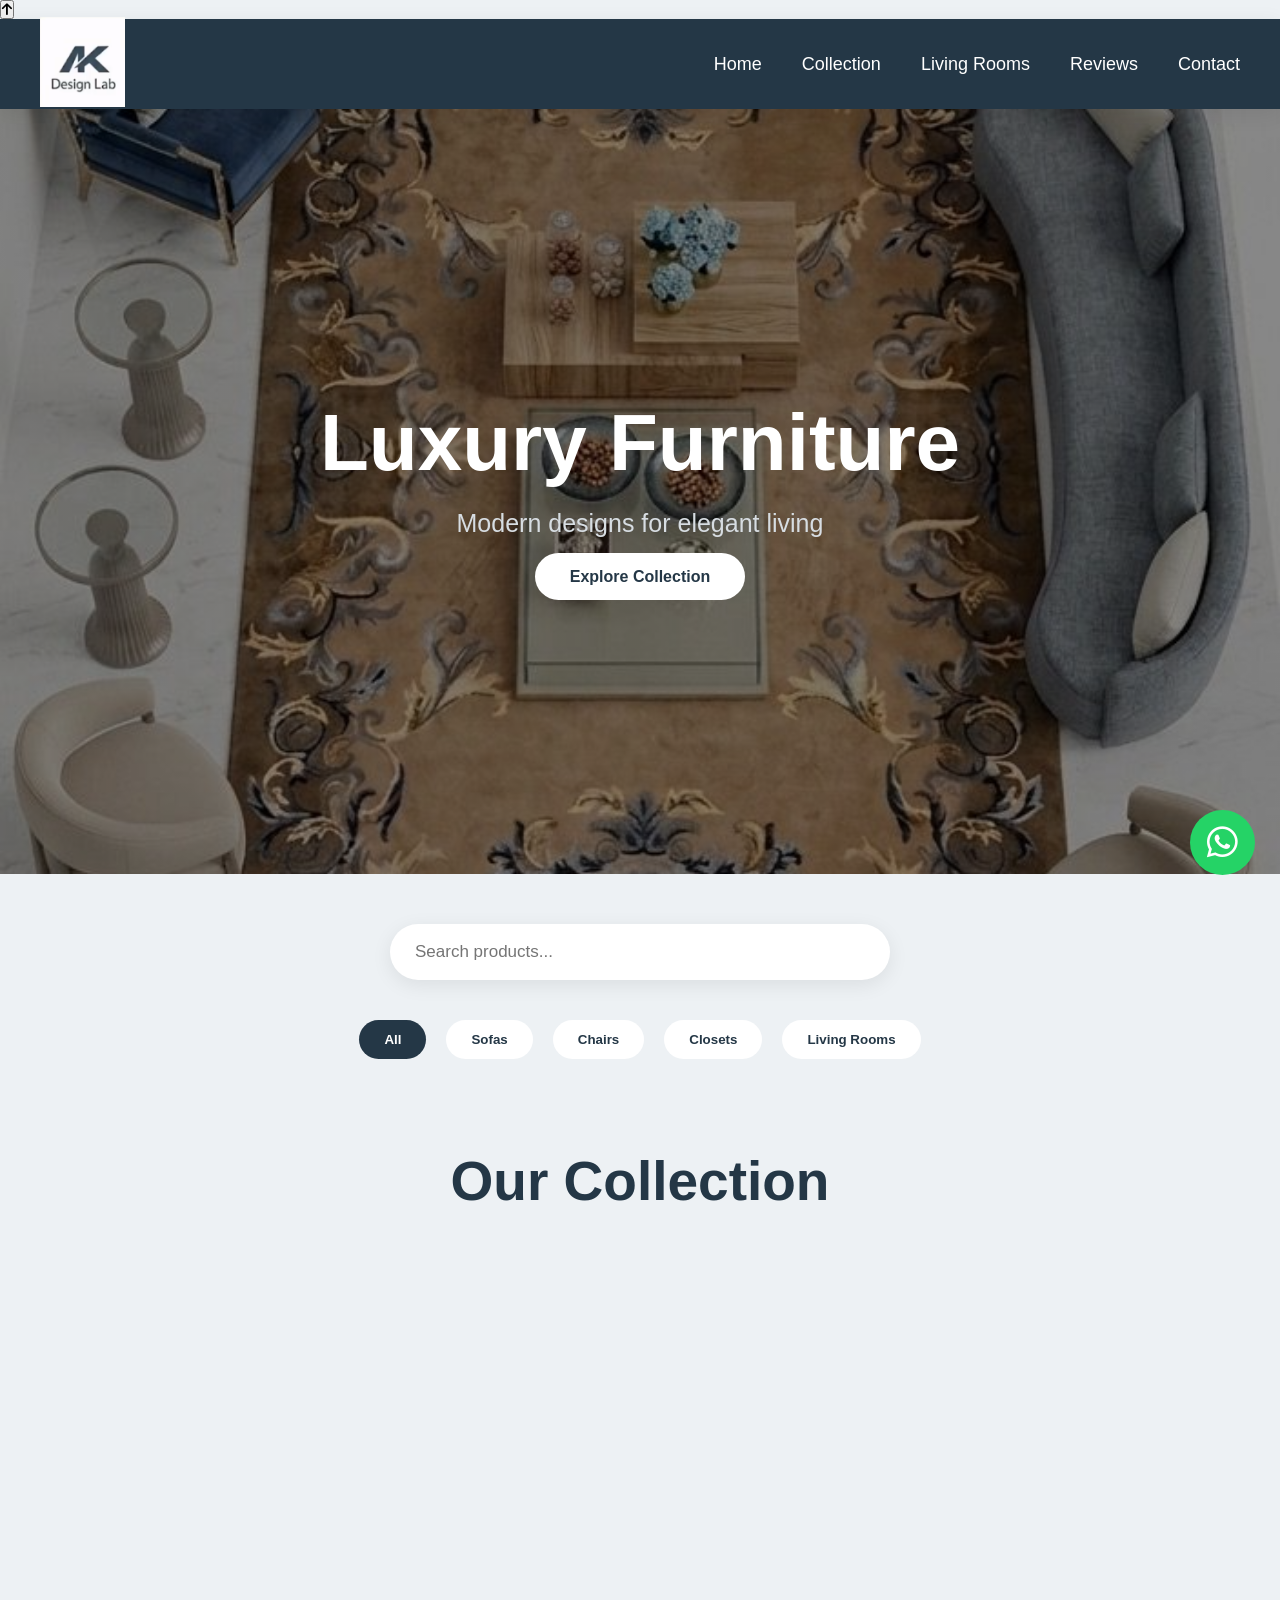
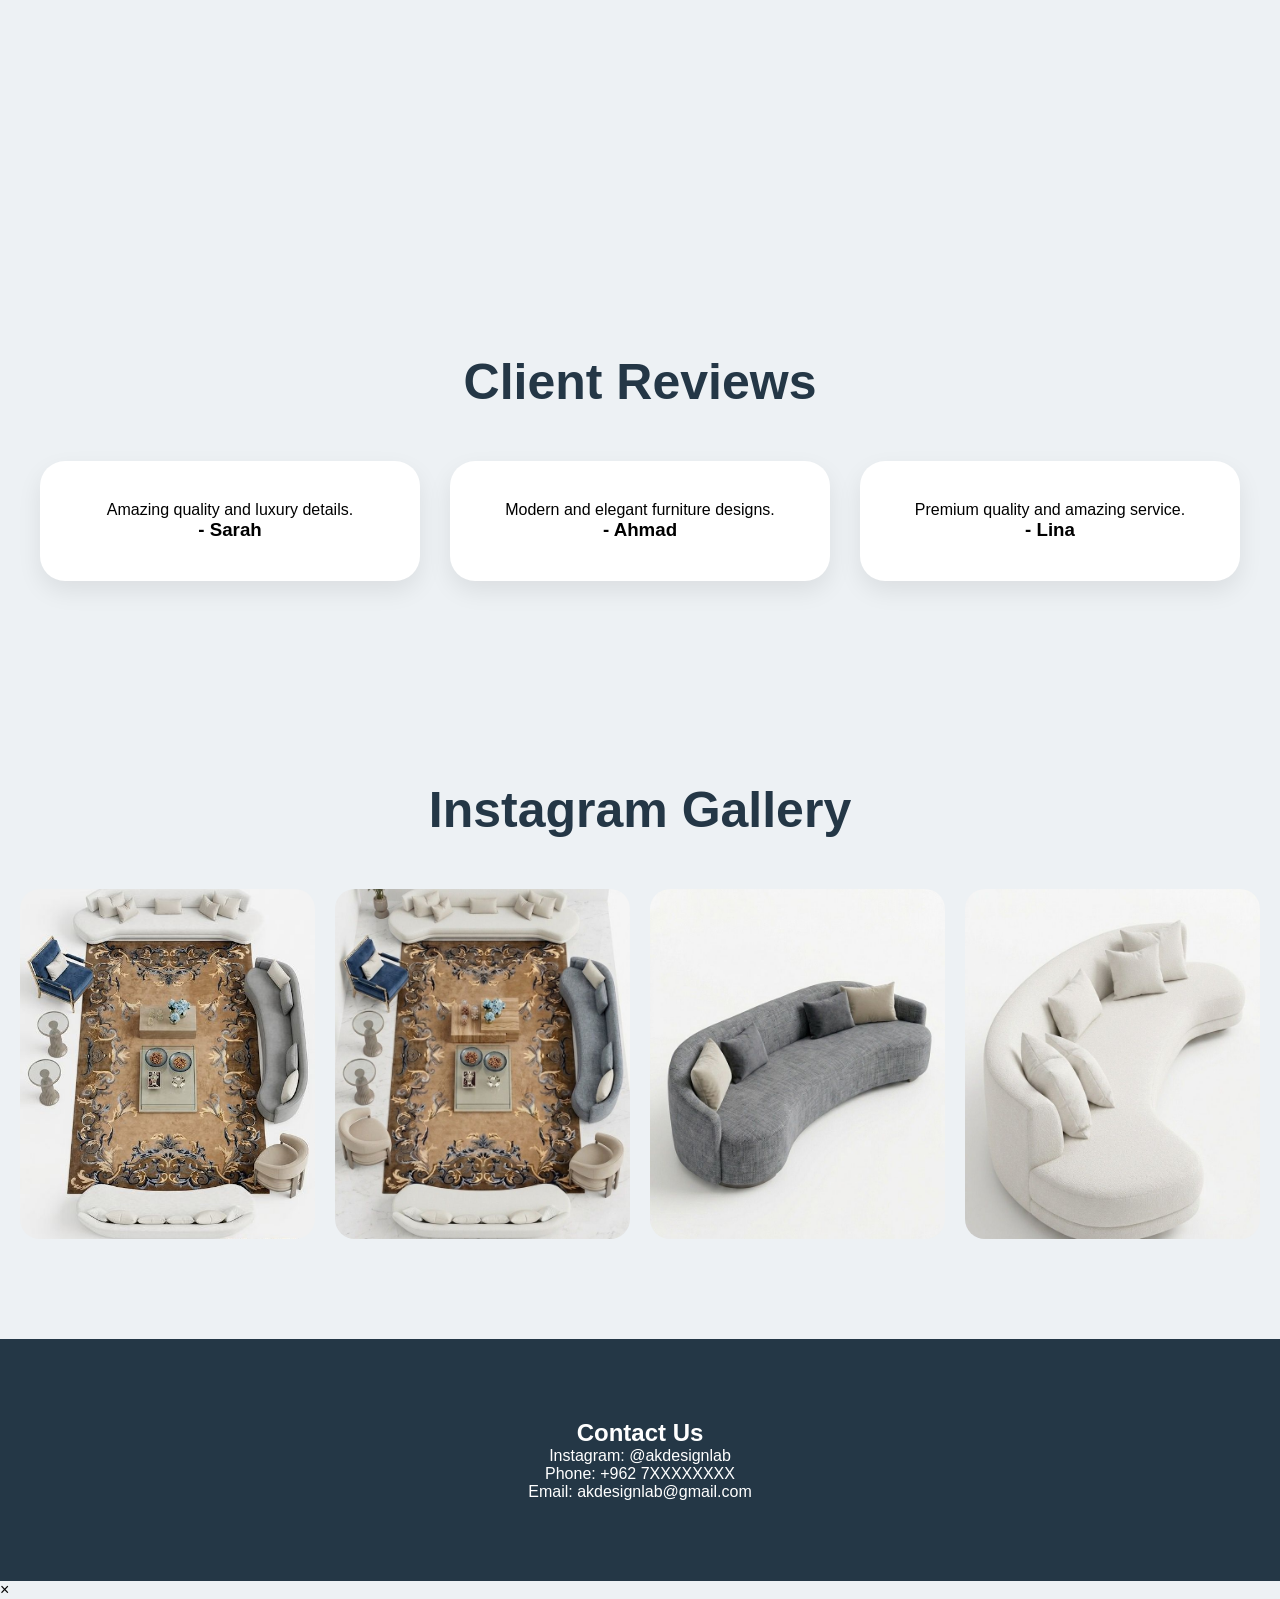
==== index.html @ fbc09709 "update" ====
<!DOCTYPE html>
<html lang="en">

<head>

  <meta charset="UTF-8">

  <meta name="viewport"
  content="width=device-width, initial-scale=1.0">

  <title>AK Design Lab</title>

  <link rel="stylesheet"
  href="style.css">

  <link rel="stylesheet"
  href="https://cdnjs.cloudflare.com/ajax/libs/font-awesome/6.5.1/css/all.min.css"/>

</head>

<body>



  <!-- LOADER -->

  <div class="loader" id="loader">

    <img src="images/logo.png">

  </div>



  <!-- WHATSAPP -->

  <a href="https://wa.me/962700000000"
  class="whatsapp"
  target="_blank">

    <i class="fa-brands fa-whatsapp"></i>

  </a>



  <!-- SCROLL TOP -->

  <button id="topBtn">

    <i class="fa-solid fa-arrow-up"></i>

  </button>



  <!-- HEADER -->

  <header>

    <div class="logo">

      <img src="images/logo.png">

    </div>



    <nav>

      <a href="#home">Home</a>

      <a href="#collection">Collection</a>

      <a href="#living">Living Rooms</a>

      <a href="#testimonials">Reviews</a>

      <a href="#contact">Contact</a>

    </nav>

  </header>



  <!-- HERO -->

  <section class="hero" id="home">

    <div class="overlay">

      <h1>
        Luxury Furniture
      </h1>

      <p>
        Modern designs for elegant living
      </p>

      <a href="#collection"
      class="hero-btn">

        Explore Collection

      </a>

    </div>

  </section>



  <!-- SEARCH -->

  <section class="search-section">

    <input type="text"
    id="searchInput"

    placeholder="Search products...">

  </section>



  <!-- CATEGORIES -->

  <section class="categories">

    <button class="category-btn active"
    data-category="all">

      All

    </button>



    <button class="category-btn"
    data-category="sofa">

      Sofas

    </button>



    <button class="category-btn"
    data-category="chair">

      Chairs

    </button>



    <button class="category-btn"
    data-category="closet">

      Closets

    </button>



    <button class="category-btn"
    data-category="living">

      Living Rooms

    </button>

  </section>



  <!-- TITLE -->

  <h1 class="title"
  id="collection">

    Our Collection

  </h1>



  <!-- PRODUCTS -->

  <div class="products">



    <div class="card reveal"
    data-name="chair"
    data-category="chair"
    id="living">

      <img src="images/chair.jpeg">

      <div class="card-overlay">

        <h2>Luxury Chair</h2>

      </div>

    </div>





    <div class="card reveal"
    data-name="closet"
    data-category="closet">

      <img src="images/closet.jpeg">

      <div class="card-overlay">

        <h2>Modern Closet</h2>

      </div>

    </div>





    <div class="card reveal"
    data-name="living room"
    data-category="living">

      <img src="images/room.jpeg">

      <div class="card-overlay">

        <h2>Luxury Living Room</h2>

      </div>

    </div>





    <div class="card reveal"
    data-name="interior"
    data-category="living">

      <img src="images/room2.jpeg">

      <div class="card-overlay">

        <h2>Modern Interior</h2>

      </div>

    </div>





    <div class="card reveal"
    data-name="sofa"
    data-category="sofa">

      <img src="images/sofa1.jpeg">

      <div class="card-overlay">

        <h2>Modern Sofa</h2>

      </div>

    </div>





    <div class="card reveal"
    data-name="luxury sofa"
    data-category="sofa">

      <img src="images/sofa2.jpeg">

      <div class="card-overlay">

        <h2>Luxury Sofa</h2>

      </div>

    </div>





    <div class="card reveal"
    data-name="minimal sofa"
    data-category="sofa">

      <img src="images/sofa3.jpeg">

      <div class="card-overlay">

        <h2>Minimal Sofa</h2>

      </div>

    </div>





    <div class="card reveal"
    data-name="elegant sofa"
    data-category="sofa">

      <img src="images/sofa4.jpeg">

      <div class="card-overlay">

        <h2>Elegant Sofa</h2>

      </div>

    </div>





    <div class="card reveal"
    data-name="corner sofa"
    data-category="sofa">

      <img src="images/sofa5.jpeg">

      <div class="card-overlay">

        <h2>Corner Sofa</h2>

      </div>

    </div>



  </div>



  <!-- TESTIMONIALS -->

  <section class="testimonials"
  id="testimonials">

    <h1>Client Reviews</h1>



    <div class="review-container">



      <div class="review">

        <p>

          Amazing quality and luxury details.

        </p>

        <h3>- Sarah</h3>

      </div>





      <div class="review">

        <p>

          Modern and elegant furniture designs.

        </p>

        <h3>- Ahmad</h3>

      </div>





      <div class="review">

        <p>

          Premium quality and amazing service.

        </p>

        <h3>- Lina</h3>

      </div>



    </div>

  </section>



  <!-- INSTAGRAM -->

  <section class="instagram">

    <h1>Instagram Gallery</h1>



    <div class="instagram-grid">

      <img src="images/room.jpeg">

      <img src="images/room2.jpeg">

      <img src="images/sofa1.jpeg">

      <img src="images/sofa2.jpeg">

    </div>

  </section>



  <!-- CONTACT -->

  <section class="contact"
  id="contact">

    <h1>Contact Us</h1>

    <p>Instagram: @akdesignlab</p>

    <p>Phone: +962 7XXXXXXXX</p>

    <p>Email: akdesignlab@gmail.com</p>

  </section>



  <!-- POPUP -->

  <div class="popup"
  id="popup">

    <span id="closePopup">

      &times;

    </span>

    <img id="popupImg">

  </div>



  <script src="script.js"></script>

</body>

</html>
---- style.css ----
html{
  scroll-behavior: smooth;
}

*{
  margin: 0;
  padding: 0;
  box-sizing: border-box;
}

body{
  background: #edf1f4;
  font-family: Arial;
  overflow-x: hidden;
}



/* DARK MODE */

.dark{
  background: #121821;
}

.dark .card,
.dark .review,
.dark #searchInput,
.dark .chat-box{
  background: #1d2733;

  color: white;
}

.dark .title,
.dark .instagram h1,
.dark .testimonials h1{
  color: white;
}



/* CURSOR */

.cursor{
  width: 20px;

  height: 20px;

  border: 2px solid #243746;

  border-radius: 50%;

  position: fixed;

  pointer-events: none;

  transform: translate(-50%,-50%);

  z-index: 99999;
}



/* PAGE TRANSITION */

.page-transition{
  position: fixed;

  width: 100%;

  height: 100vh;

  background: #243746;

  top: 0;

  left: 0;

  z-index: 999999;

  animation: pageLoad 1s forwards;
}

@keyframes pageLoad{

  0%{
    opacity: 1;
  }

  100%{
    opacity: 0;

    visibility: hidden;
  }

}



/* LOADER */

.loader{
  position: fixed;

  width: 100%;
  height: 100vh;

  background: #243746;

  display: flex;

  justify-content: center;
  align-items: center;

  z-index: 99999;

  transition: 0.7s;
}

.loader img{
  width: 170px;
}

.loader.hide{
  opacity: 0;
  visibility: hidden;
}



/* HEADER */

header{
  width: 100%;

  height: 90px;

  background: #243746;

  display: flex;

  justify-content: space-between;

  align-items: center;

  padding: 0 40px;

  position: sticky;

  top: 0;

  z-index: 1000;

  box-shadow: 0 5px 20px rgba(0,0,0,0.08);
}



/* LOGO */

.logo img{
  width: 85px;
}



/* NAVBAR */

nav{
  display: flex;
  gap: 40px;
}

nav a{
  color: white;

  text-decoration: none;

  font-size: 18px;

  transition: 0.3s;
}

nav a:hover{
  color: #8d9aa5;
}



/* HERO */

.hero{
  width: 100%;

  height: 85vh;

  background:
  linear-gradient(rgba(0,0,0,0.45),
  rgba(0,0,0,0.45)),

  url("images/room2.jpeg");

  background-size: cover;

  background-position: center;

  display: flex;

  justify-content: center;

  align-items: center;

  text-align: center;
}

.overlay h1{
  color: white;

  font-size: 80px;

  margin-bottom: 20px;
}

.overlay p{
  color: #d7dde2;

  font-size: 25px;

  margin-bottom: 30px;
}



/* BUTTON */

.hero-btn{
  background: white;

  color: #243746;

  padding: 15px 35px;

  border-radius: 40px;

  text-decoration: none;

  font-weight: bold;

  transition: 0.3s;
}

.hero-btn:hover{
  background: #243746;

  color: white;
}



/* SEARCH */

.search-section{
  display: flex;

  justify-content: center;

  padding: 50px 20px 20px;
}

#searchInput{
  width: 500px;

  padding: 18px 25px;

  border: none;

  border-radius: 40px;

  outline: none;

  box-shadow: 0 5px 20px rgba(0,0,0,0.08);

  font-size: 17px;
}



/* CATEGORIES */

.categories{
  display: flex;

  justify-content: center;

  gap: 20px;

  flex-wrap: wrap;

  padding: 20px;
}

.category-btn{
  background: white;

  border: none;

  padding: 12px 25px;

  border-radius: 30px;

  cursor: pointer;

  transition: 0.3s;

  color: #243746;

  font-weight: bold;
}

.category-btn:hover,
.category-btn.active{
  background: #243746;

  color: white;
}



/* TITLE */

.title{
  text-align: center;

  font-size: 55px;

  color: #243746;

  margin: 70px 0;
}



/* PRODUCTS */

.products{
  display: grid;

  grid-template-columns: repeat(2,1fr);

  gap: 40px;

  max-width: 1450px;

  margin: auto;

  padding: 0 35px 90px;
}



/* CARD */

.card{
  position: relative;

  background: white;

  border-radius: 30px;

  overflow: hidden;

  transition: 0.4s;

  cursor: pointer;

  box-shadow: 0 10px 30px rgba(0,0,0,0.08);

  transform-style: preserve-3d;
}

.card:hover{
  transform:
  rotateX(4deg)
  rotateY(4deg)
  translateY(-10px);

  box-shadow: 0 20px 45px rgba(0,0,0,0.15);
}

.card img{
  width: 100%;

  height: 700px;

  object-fit: contain;

  background: #f7f8fa;

  padding: 25px;

  transition: 0.4s;
}

.card:hover img{
  transform: scale(1.05);
}



/* CARD OVERLAY */

.card-overlay{
  position: absolute;

  bottom: 0;

  width: 100%;

  padding: 35px;

  background:
  linear-gradient(transparent,
  rgba(0,0,0,0.8));
}

.card-overlay h2{
  color: white;

  font-size: 28px;
}



/* REVEAL */

.reveal{
  opacity: 0;

  transform: translateY(60px);

  transition: 1s;
}

.reveal.active{
  opacity: 1;

  transform: translateY(0);
}



/* TESTIMONIALS */

.testimonials{
  padding: 100px 20px;

  text-align: center;
}

.testimonials h1{
  font-size: 50px;

  color: #243746;

  margin-bottom: 50px;
}

.review-container{
  display: grid;

  grid-template-columns:
  repeat(auto-fit,minmax(280px,1fr));

  gap: 30px;

  max-width: 1200px;

  margin: auto;
}

.review{
  background: white;

  padding: 40px;

  border-radius: 25px;

  box-shadow: 0 10px 25px rgba(0,0,0,0.08);
}



/* INSTAGRAM */

.instagram{
  padding: 100px 20px;

  text-align: center;
}

.instagram h1{
  font-size: 50px;

  color: #243746;

  margin-bottom: 50px;
}

.instagram-grid{
  display: grid;

  grid-template-columns: repeat(4,1fr);

  gap: 20px;

  max-width: 1300px;

  margin: auto;
}

.instagram-grid img{
  width: 100%;

  height: 350px;

  object-fit: cover;

  border-radius: 20px;

  transition: 0.4s;
}

.instagram-grid img:hover{
  transform: scale(1.03);
}



/* CONTACT */

.contact{
  background: #243746;

  color: white;

  text-align: center;

  padding: 80px 20px;
}



/* WHATSAPP */

.whatsapp{
  position: fixed;

  right: 25px;

  bottom: 25px;

  width: 65px;

  height: 65px;

  background: #25d366;

  color: white;

  border-radius: 50%;

  display: flex;

  justify-content: center;

  align-items: center;

  font-size: 35px;

  text-decoration: none;

  z-index: 999;

  transition: 0.3s;
}

.whatsapp:hover{
  transform: scale(1.1);
}



/* DARK BUTTON */

#darkModeBtn{
  position: fixed;

  left: 25px;

  bottom: 25px;

  width: 60px;

  height: 60px;

  border-radius: 50%;

  border: none;

  background: #243746;

  color: white;

  font-size: 22px;

  cursor: pointer;

  z-index: 999;
}



/* SOCIAL MENU */

.social-menu{
  position: fixed;

  left: 25px;

  top: 50%;

  transform: translateY(-50%);

  display: flex;

  flex-direction: column;

  gap: 15px;

  z-index: 999;
}

.social-menu a{
  width: 55px;

  height: 55px;

  background: #243746;

  color: white;

  border-radius: 50%;

  display: flex;

  justify-content: center;

  align-items: center;

  text-decoration: none;

  font-size: 22px;
}



/* CHAT */

.chat-bubble{
  position: fixed;

  right: 25px;

  bottom: 110px;

  width: 60px;

  height: 60px;

  background: #243746;

  color: white;

  border-radius: 50%;

  display: flex;

  justify-content: center;

  align-items: center;

  cursor: pointer;

  font-size: 28px;

  z-index: 999;
}

.chat-box{
  position: fixed;

  right: 100px;

  bottom: 120px;

  width: 250px;

  background: white;

  padding: 20px;

  border-radius: 20px;

  box-shadow: 0 10px 25px rgba(0,0,0,0.1);

  display: none;

  z-index: 999;
}



/* LANGUAGE BUTTON */

#langBtn{
  position: fixed;

  top: 110px;

  left: 25px;

  border: none;

  background: #243746;

  color: white;

  padding: 12px 20px;

  border-radius: 30px;

  cursor: pointer;

  z-index: 999;
}



/* MOBILE */

@media(max-width:768px){

  header{
    flex-direction: column;

    height: auto;

    padding: 20px;
  }

  nav{
    margin-top: 15px;

    flex-wrap: wrap;

    justify-content: center;

    gap: 18px;
  }

  .products{
    grid-template-columns: 1fr;
  }

  .overlay h1{
    font-size: 45px;
  }

  .instagram-grid{
    grid-template-columns: 1fr;
  }

}
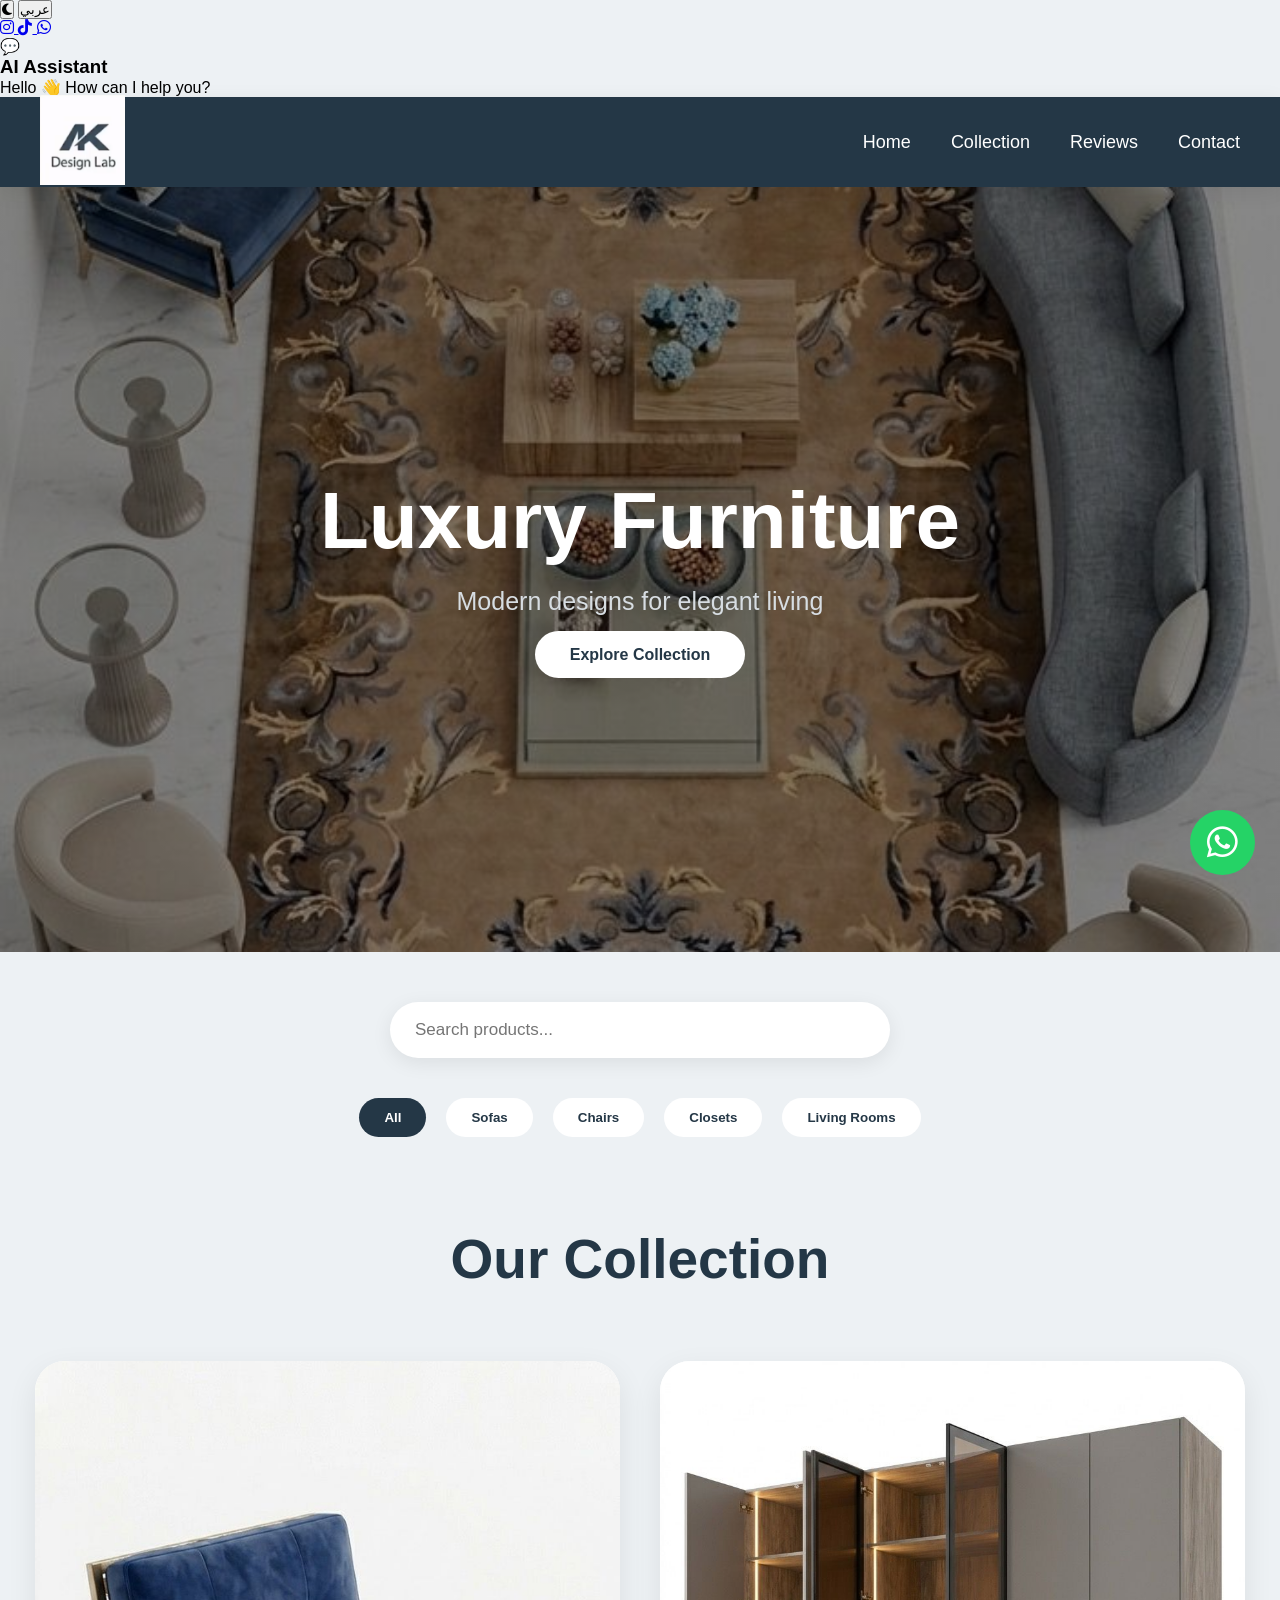
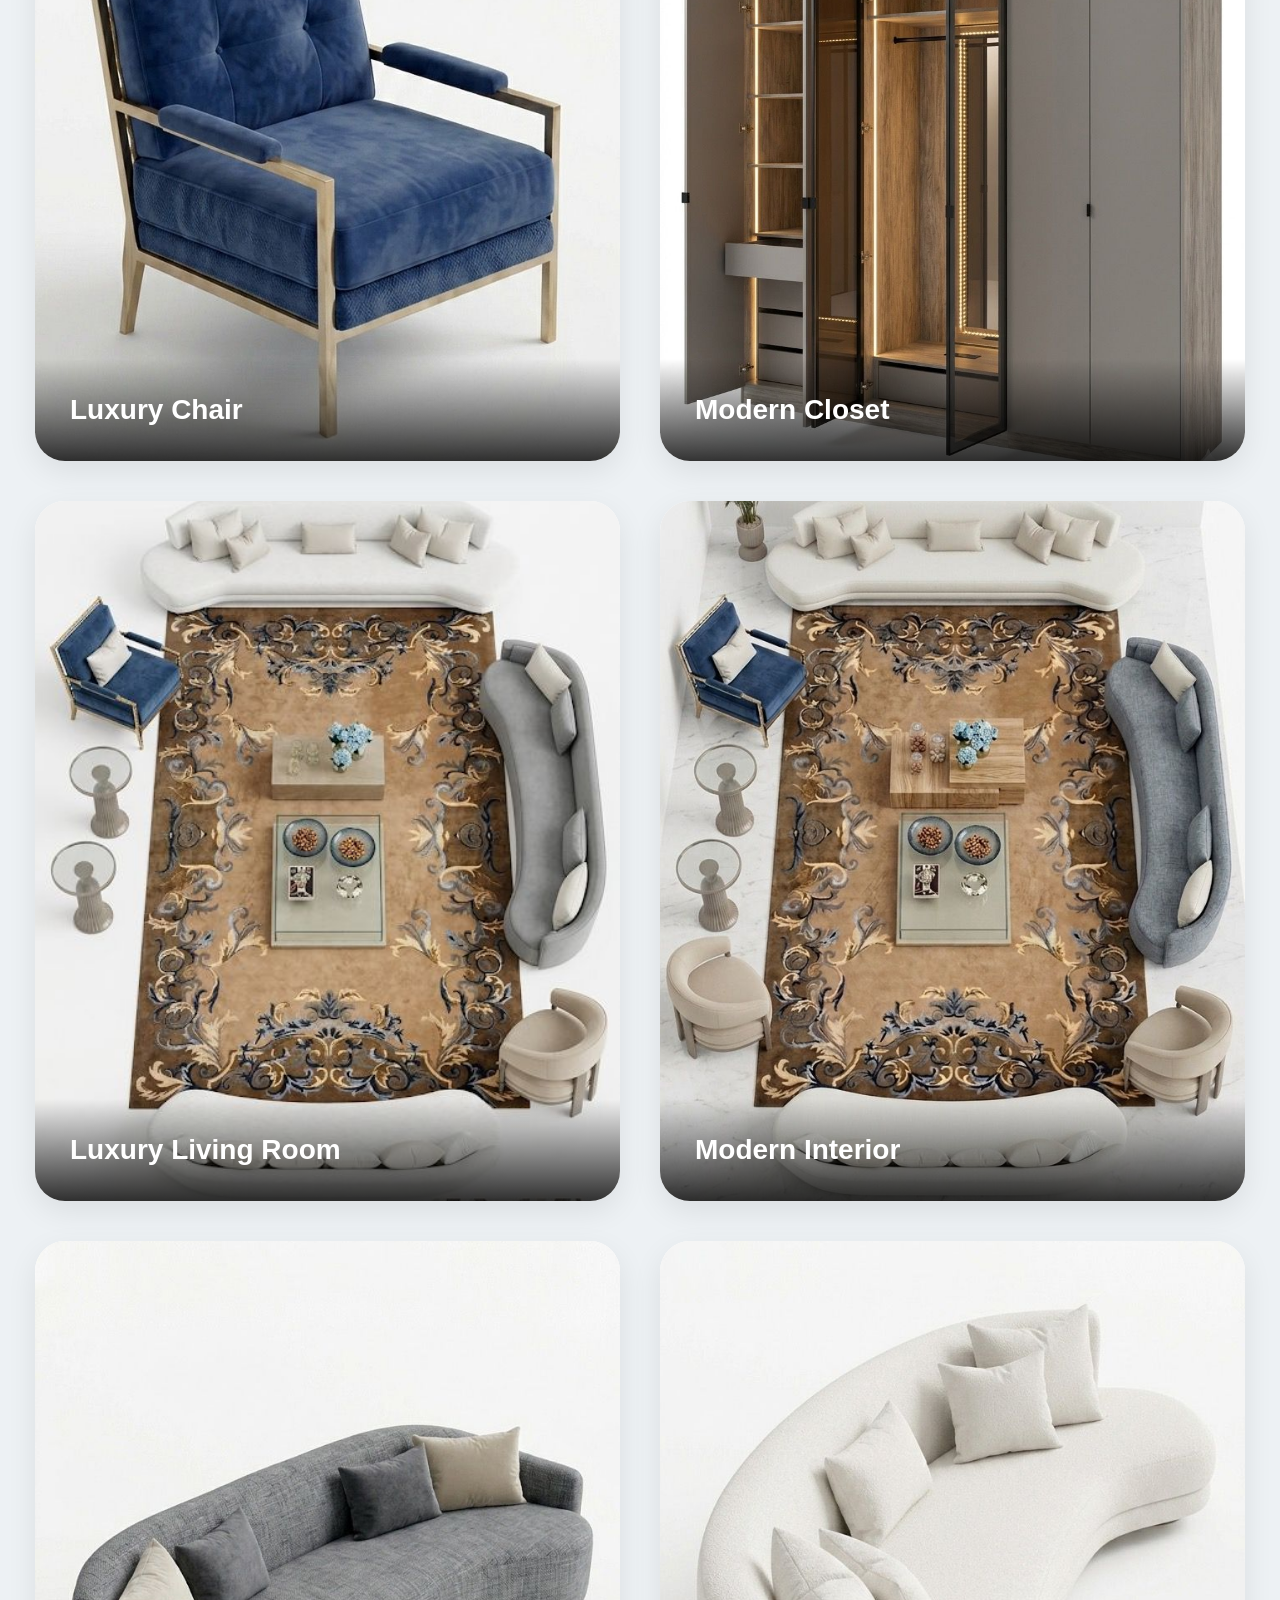
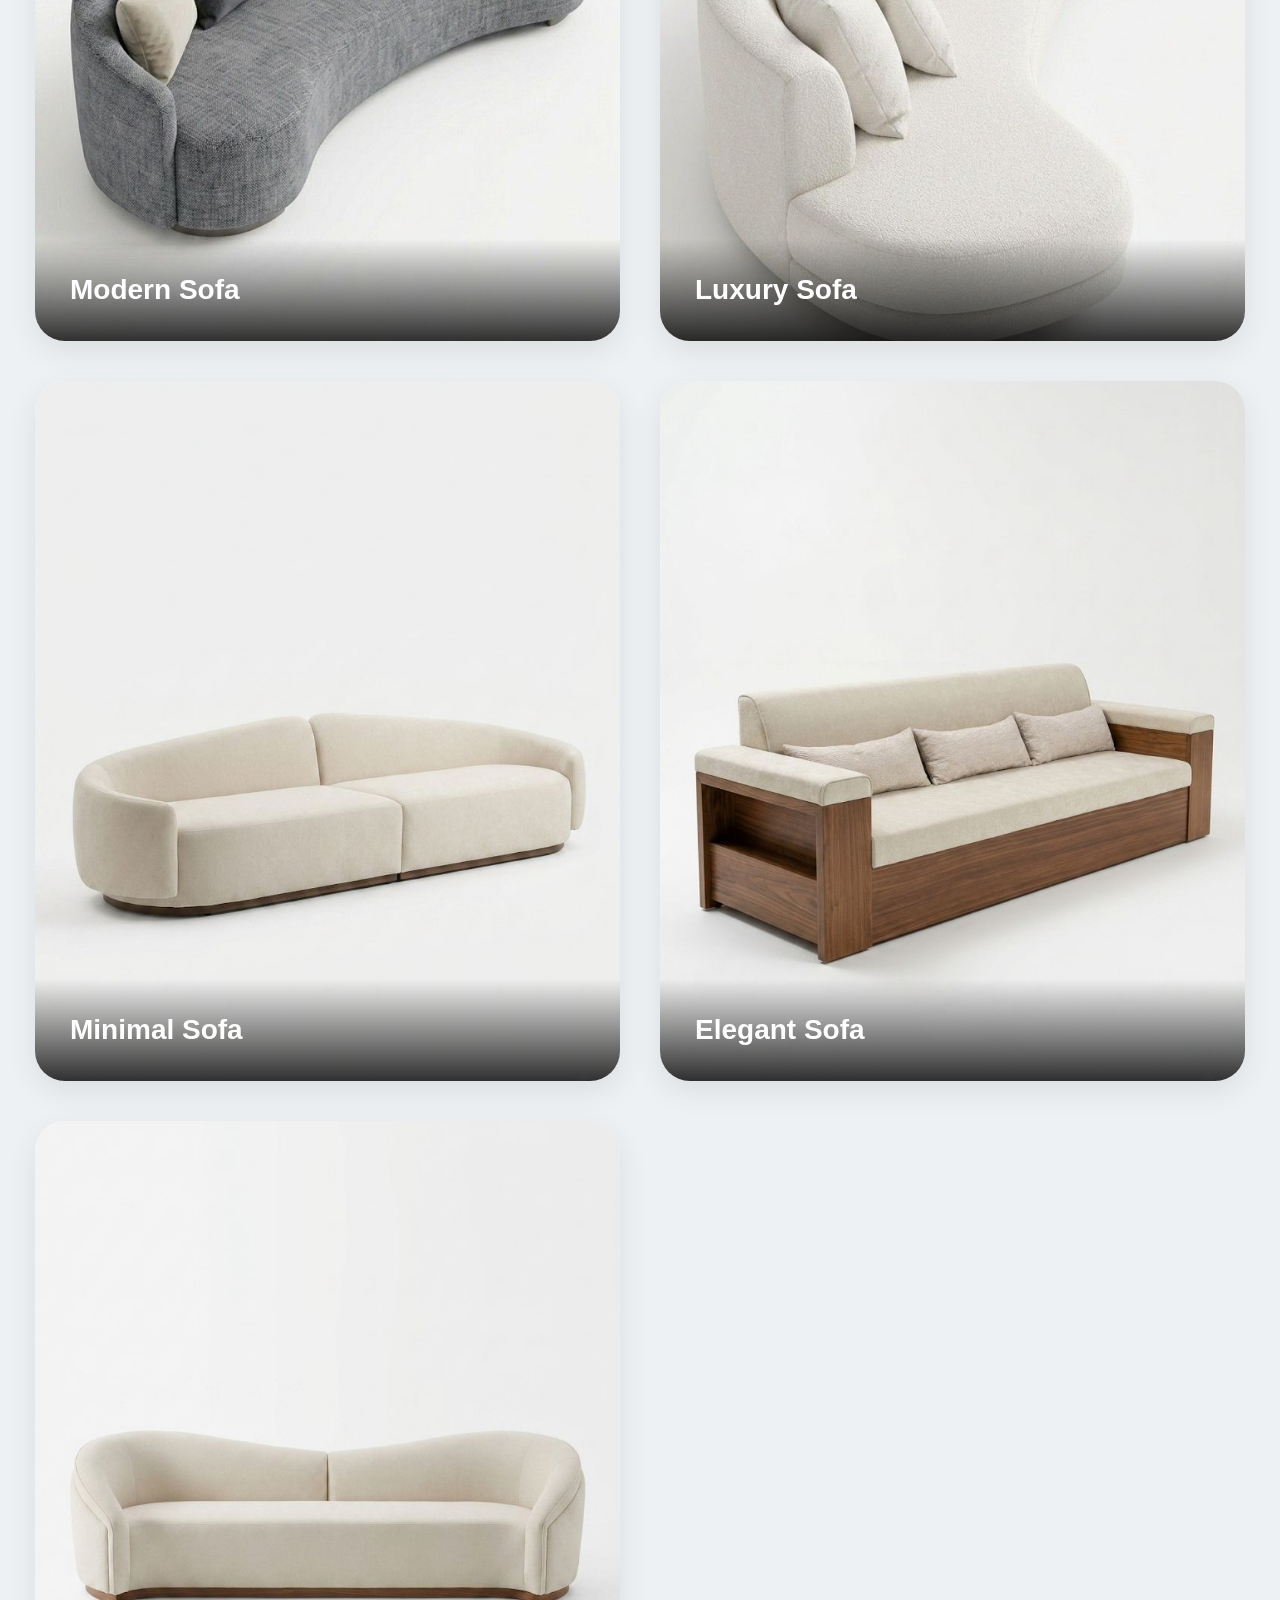
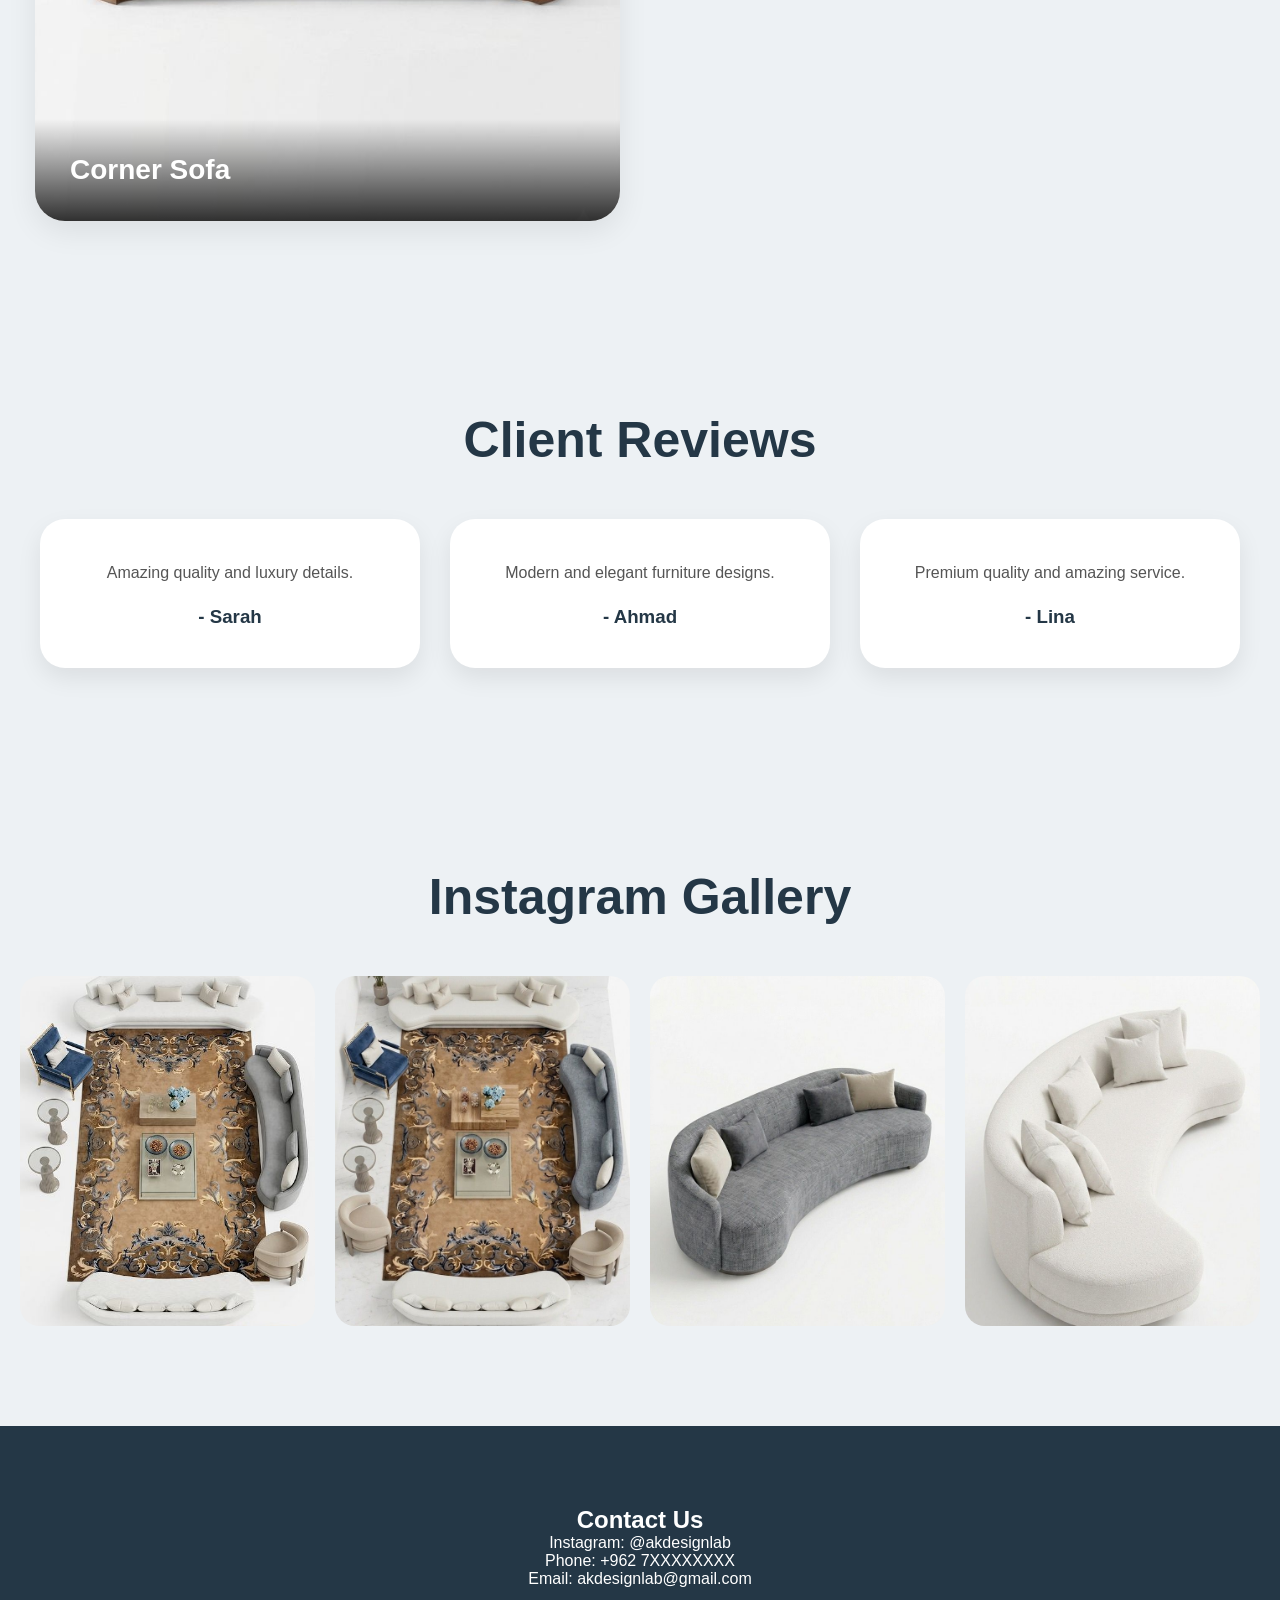
==== commit 394698cb: "update" ====
--- a/index.html
+++ b/index.html
@@ -22,11 +22,95 @@
 
 
 
+  <!-- CURSOR -->
+
+  <div class="cursor"></div>
+
+
+
+  <!-- PAGE TRANSITION -->
+
+  <div class="page-transition"></div>
+
+
+
   <!-- LOADER -->
 
   <div class="loader" id="loader">
 
     <img src="images/logo.png">
+
+  </div>
+
+
+
+  <!-- DARK MODE -->
+
+  <button id="darkModeBtn">
+
+    <i class="fa-solid fa-moon"></i>
+
+  </button>
+
+
+
+  <!-- LANGUAGE BUTTON -->
+
+  <button id="langBtn">
+
+    عربي
+
+  </button>
+
+
+
+  <!-- SOCIAL MENU -->
+
+  <div class="social-menu">
+
+    <a href="#">
+
+      <i class="fa-brands fa-instagram"></i>
+
+    </a>
+
+
+
+    <a href="#">
+
+      <i class="fa-brands fa-tiktok"></i>
+
+    </a>
+
+
+
+    <a href="#">
+
+      <i class="fa-brands fa-whatsapp"></i>
+
+    </a>
+
+  </div>
+
+
+
+  <!-- CHAT -->
+
+  <div class="chat-bubble"
+  id="chatBubble">
+
+    💬
+
+  </div>
+
+
+
+  <div class="chat-box"
+  id="chatBox">
+
+    <h3>AI Assistant</h3>
+
+    <p>Hello 👋 How can I help you?</p>
 
   </div>
 
@@ -44,16 +128,6 @@
 
 
 
-  <!-- SCROLL TOP -->
-
-  <button id="topBtn">
-
-    <i class="fa-solid fa-arrow-up"></i>
-
-  </button>
-
-
-
   <!-- HEADER -->
 
   <header>
@@ -72,8 +146,6 @@
 
       <a href="#collection">Collection</a>
 
-      <a href="#living">Living Rooms</a>
-
       <a href="#testimonials">Reviews</a>
 
       <a href="#contact">Contact</a>
@@ -86,7 +158,8 @@
 
   <!-- HERO -->
 
-  <section class="hero" id="home">
+  <section class="hero"
+  id="home">
 
     <div class="overlay">
 
@@ -194,8 +267,7 @@
 
     <div class="card reveal"
     data-name="chair"
-    data-category="chair"
-    id="living">
+    data-category="chair">
 
       <img src="images/chair.jpeg">
 
@@ -206,8 +278,6 @@
       </div>
 
     </div>
-
-
 
 
 
@@ -227,8 +297,6 @@
 
 
 
-
-
     <div class="card reveal"
     data-name="living room"
     data-category="living">
@@ -245,8 +313,6 @@
 
 
 
-
-
     <div class="card reveal"
     data-name="interior"
     data-category="living">
@@ -263,8 +329,6 @@
 
 
 
-
-
     <div class="card reveal"
     data-name="sofa"
     data-category="sofa">
@@ -281,8 +345,6 @@
 
 
 
-
-
     <div class="card reveal"
     data-name="luxury sofa"
     data-category="sofa">
@@ -299,8 +361,6 @@
 
 
 
-
-
     <div class="card reveal"
     data-name="minimal sofa"
     data-category="sofa">
@@ -317,8 +377,6 @@
 
 
 
-
-
     <div class="card reveal"
     data-name="elegant sofa"
     data-category="sofa">
@@ -335,8 +393,6 @@
 
 
 
-
-
     <div class="card reveal"
     data-name="corner sofa"
     data-category="sofa">
@@ -373,9 +429,7 @@
       <div class="review">
 
         <p>
-
           Amazing quality and luxury details.
-
         </p>
 
         <h3>- Sarah</h3>
@@ -384,14 +438,10 @@
 
 
 
-
-
       <div class="review">
 
         <p>
-
           Modern and elegant furniture designs.
-
         </p>
 
         <h3>- Ahmad</h3>
@@ -400,14 +450,10 @@
 
 
 
-
-
       <div class="review">
 
         <p>
-
           Premium quality and amazing service.
-
         </p>
 
         <h3>- Lina</h3>
@@ -427,8 +473,6 @@
   <section class="instagram">
 
     <h1>Instagram Gallery</h1>
-
-
 
     <div class="instagram-grid">
 
@@ -463,23 +507,6 @@
 
 
 
-  <!-- POPUP -->
-
-  <div class="popup"
-  id="popup">
-
-    <span id="closePopup">
-
-      &times;
-
-    </span>
-
-    <img id="popupImg">
-
-  </div>
-
-
-
   <script src="script.js"></script>
 
 </body>
--- a/style.css
+++ b/style.css
@@ -11,88 +11,6 @@
 body{
   background: #edf1f4;
   font-family: Arial;
-  overflow-x: hidden;
-}
-
-
-
-/* DARK MODE */
-
-.dark{
-  background: #121821;
-}
-
-.dark .card,
-.dark .review,
-.dark #searchInput,
-.dark .chat-box{
-  background: #1d2733;
-
-  color: white;
-}
-
-.dark .title,
-.dark .instagram h1,
-.dark .testimonials h1{
-  color: white;
-}
-
-
-
-/* CURSOR */
-
-.cursor{
-  width: 20px;
-
-  height: 20px;
-
-  border: 2px solid #243746;
-
-  border-radius: 50%;
-
-  position: fixed;
-
-  pointer-events: none;
-
-  transform: translate(-50%,-50%);
-
-  z-index: 99999;
-}
-
-
-
-/* PAGE TRANSITION */
-
-.page-transition{
-  position: fixed;
-
-  width: 100%;
-
-  height: 100vh;
-
-  background: #243746;
-
-  top: 0;
-
-  left: 0;
-
-  z-index: 999999;
-
-  animation: pageLoad 1s forwards;
-}
-
-@keyframes pageLoad{
-
-  0%{
-    opacity: 1;
-  }
-
-  100%{
-    opacity: 0;
-
-    visibility: hidden;
-  }
-
 }
 
 
@@ -374,15 +292,10 @@
   cursor: pointer;
 
   box-shadow: 0 10px 30px rgba(0,0,0,0.08);
-
-  transform-style: preserve-3d;
 }
 
 .card:hover{
-  transform:
-  rotateX(4deg)
-  rotateY(4deg)
-  translateY(-10px);
+  transform: translateY(-12px);
 
   box-shadow: 0 20px 45px rgba(0,0,0,0.15);
 }
@@ -392,11 +305,9 @@
 
   height: 700px;
 
-  object-fit: contain;
-
-  background: #f7f8fa;
-
-  padding: 25px;
+  object-fit: cover;
+
+  display: block;
 
   transition: 0.4s;
 }
@@ -431,24 +342,6 @@
 
 
 
-/* REVEAL */
-
-.reveal{
-  opacity: 0;
-
-  transform: translateY(60px);
-
-  transition: 1s;
-}
-
-.reveal.active{
-  opacity: 1;
-
-  transform: translateY(0);
-}
-
-
-
 /* TESTIMONIALS */
 
 .testimonials{
@@ -488,6 +381,18 @@
   box-shadow: 0 10px 25px rgba(0,0,0,0.08);
 }
 
+.review p{
+  color: #555;
+
+  margin-bottom: 20px;
+
+  line-height: 1.7;
+}
+
+.review h3{
+  color: #243746;
+}
+
 
 
 /* INSTAGRAM */
@@ -586,162 +491,6 @@
 
 .whatsapp:hover{
   transform: scale(1.1);
-}
-
-
-
-/* DARK BUTTON */
-
-#darkModeBtn{
-  position: fixed;
-
-  left: 25px;
-
-  bottom: 25px;
-
-  width: 60px;
-
-  height: 60px;
-
-  border-radius: 50%;
-
-  border: none;
-
-  background: #243746;
-
-  color: white;
-
-  font-size: 22px;
-
-  cursor: pointer;
-
-  z-index: 999;
-}
-
-
-
-/* SOCIAL MENU */
-
-.social-menu{
-  position: fixed;
-
-  left: 25px;
-
-  top: 50%;
-
-  transform: translateY(-50%);
-
-  display: flex;
-
-  flex-direction: column;
-
-  gap: 15px;
-
-  z-index: 999;
-}
-
-.social-menu a{
-  width: 55px;
-
-  height: 55px;
-
-  background: #243746;
-
-  color: white;
-
-  border-radius: 50%;
-
-  display: flex;
-
-  justify-content: center;
-
-  align-items: center;
-
-  text-decoration: none;
-
-  font-size: 22px;
-}
-
-
-
-/* CHAT */
-
-.chat-bubble{
-  position: fixed;
-
-  right: 25px;
-
-  bottom: 110px;
-
-  width: 60px;
-
-  height: 60px;
-
-  background: #243746;
-
-  color: white;
-
-  border-radius: 50%;
-
-  display: flex;
-
-  justify-content: center;
-
-  align-items: center;
-
-  cursor: pointer;
-
-  font-size: 28px;
-
-  z-index: 999;
-}
-
-.chat-box{
-  position: fixed;
-
-  right: 100px;
-
-  bottom: 120px;
-
-  width: 250px;
-
-  background: white;
-
-  padding: 20px;
-
-  border-radius: 20px;
-
-  box-shadow: 0 10px 25px rgba(0,0,0,0.1);
-
-  display: none;
-
-  z-index: 999;
-}
-
-
-
-/* LANGUAGE BUTTON */
-
-#langBtn{
-  position: fixed;
-
-  top: 110px;
-
-  left: 25px;
-
-  border: none;
-
-  background: #243746;
-
-  color: white;
-
-  padding: 12px 20px;
-
-  border-radius: 30px;
-
-  cursor: pointer;
-
-  z-index: 999;
 }
 
 
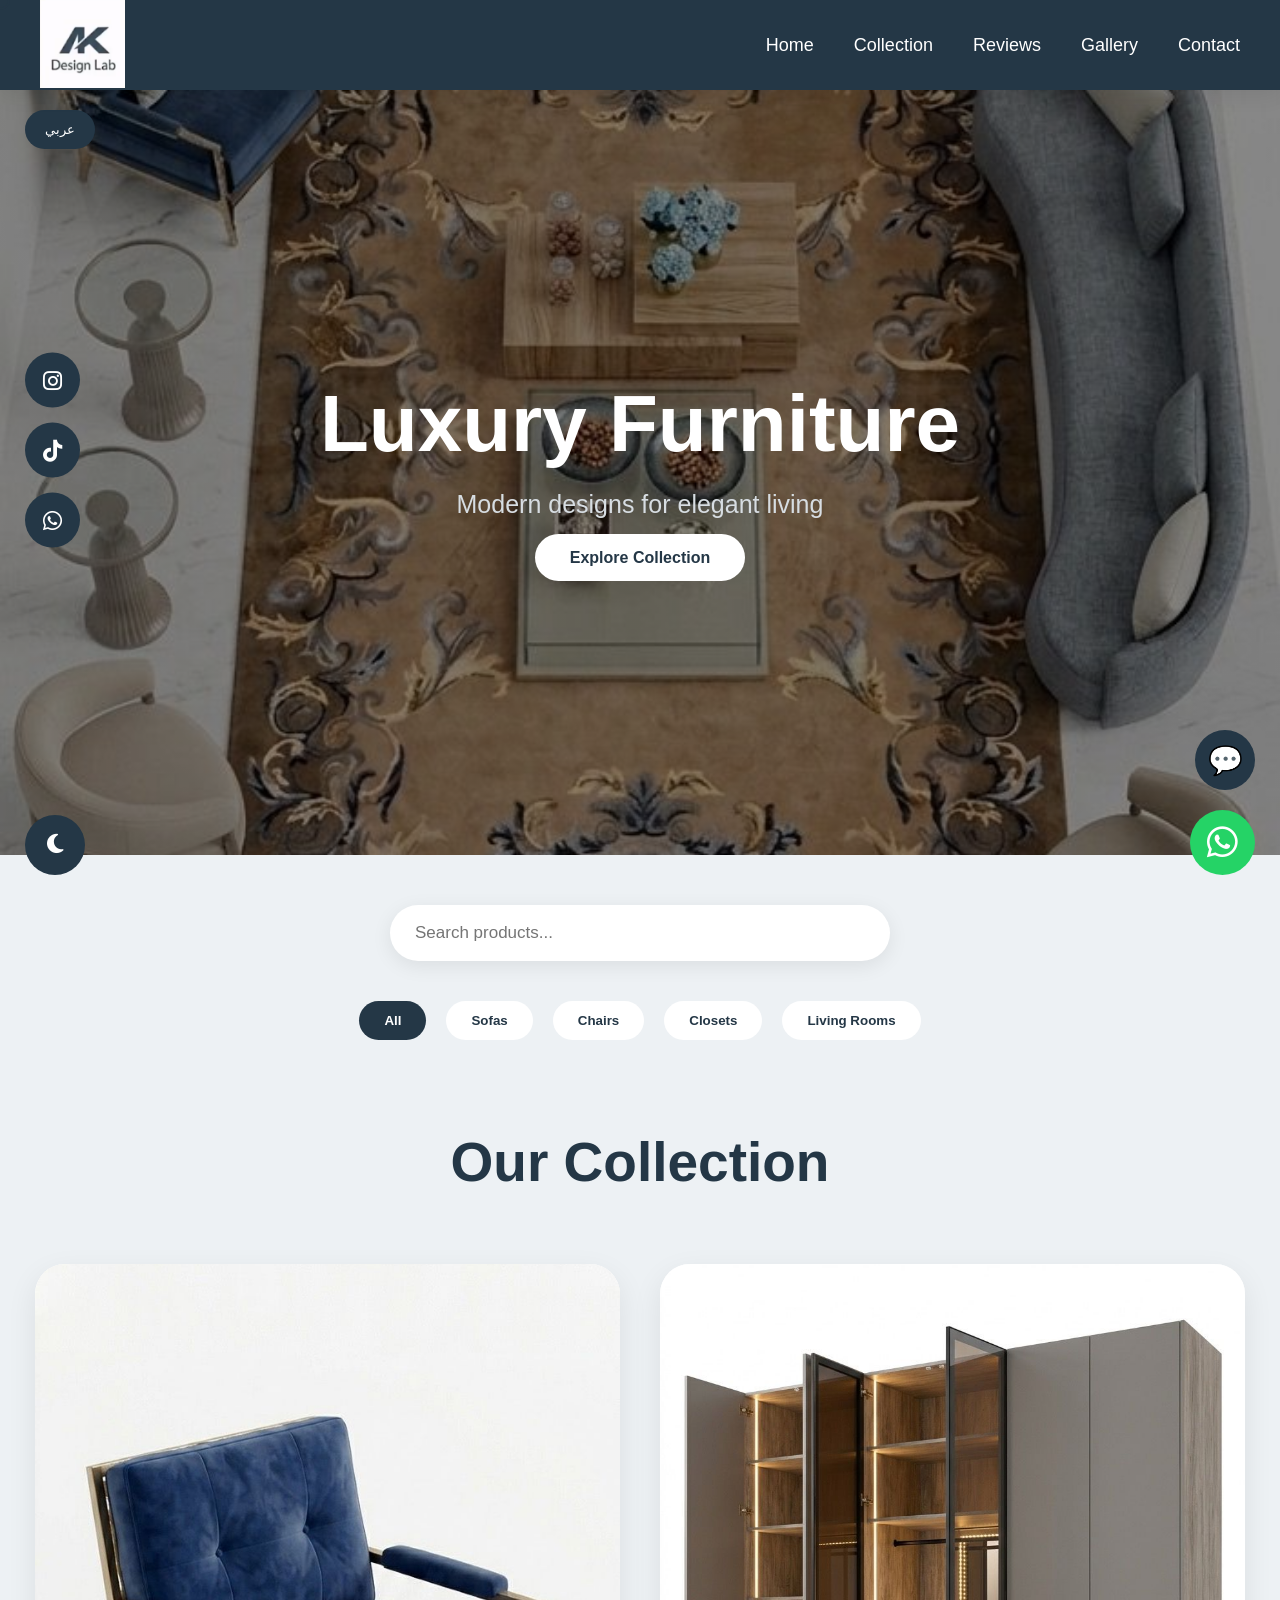
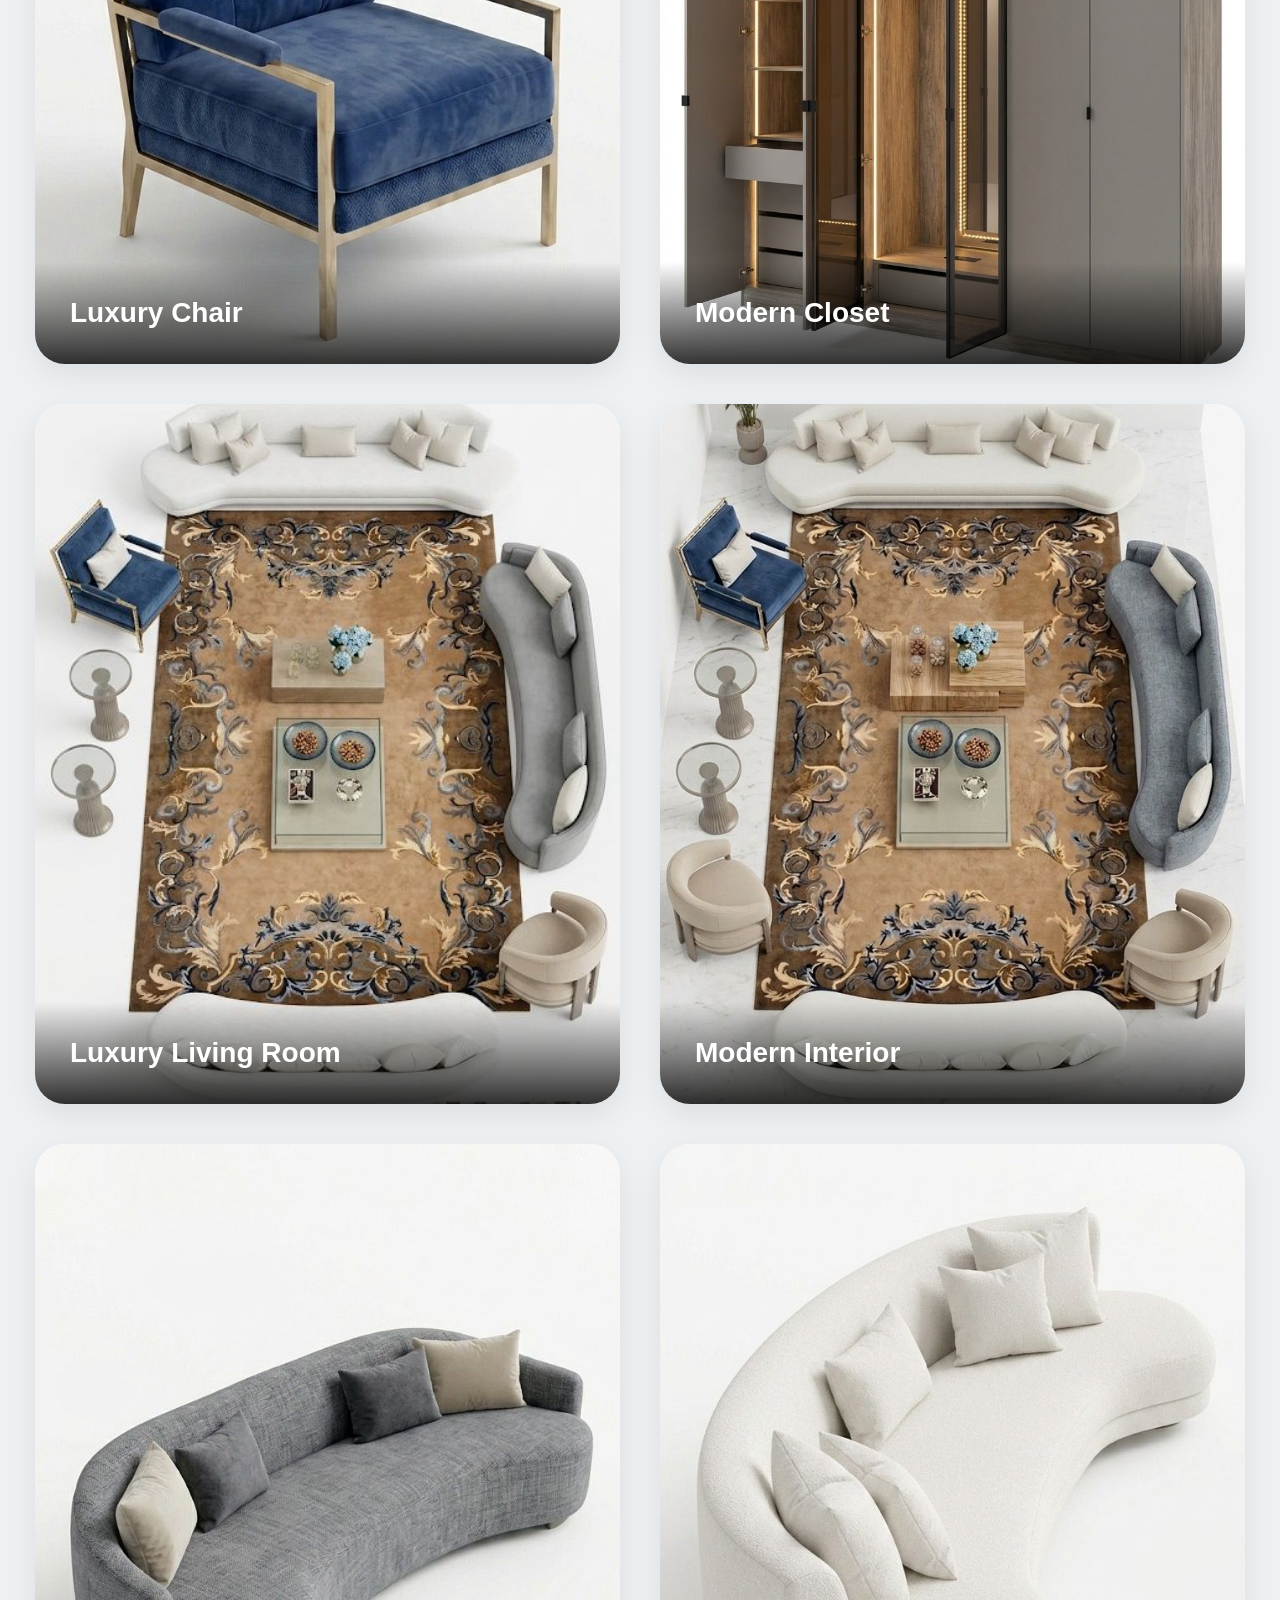
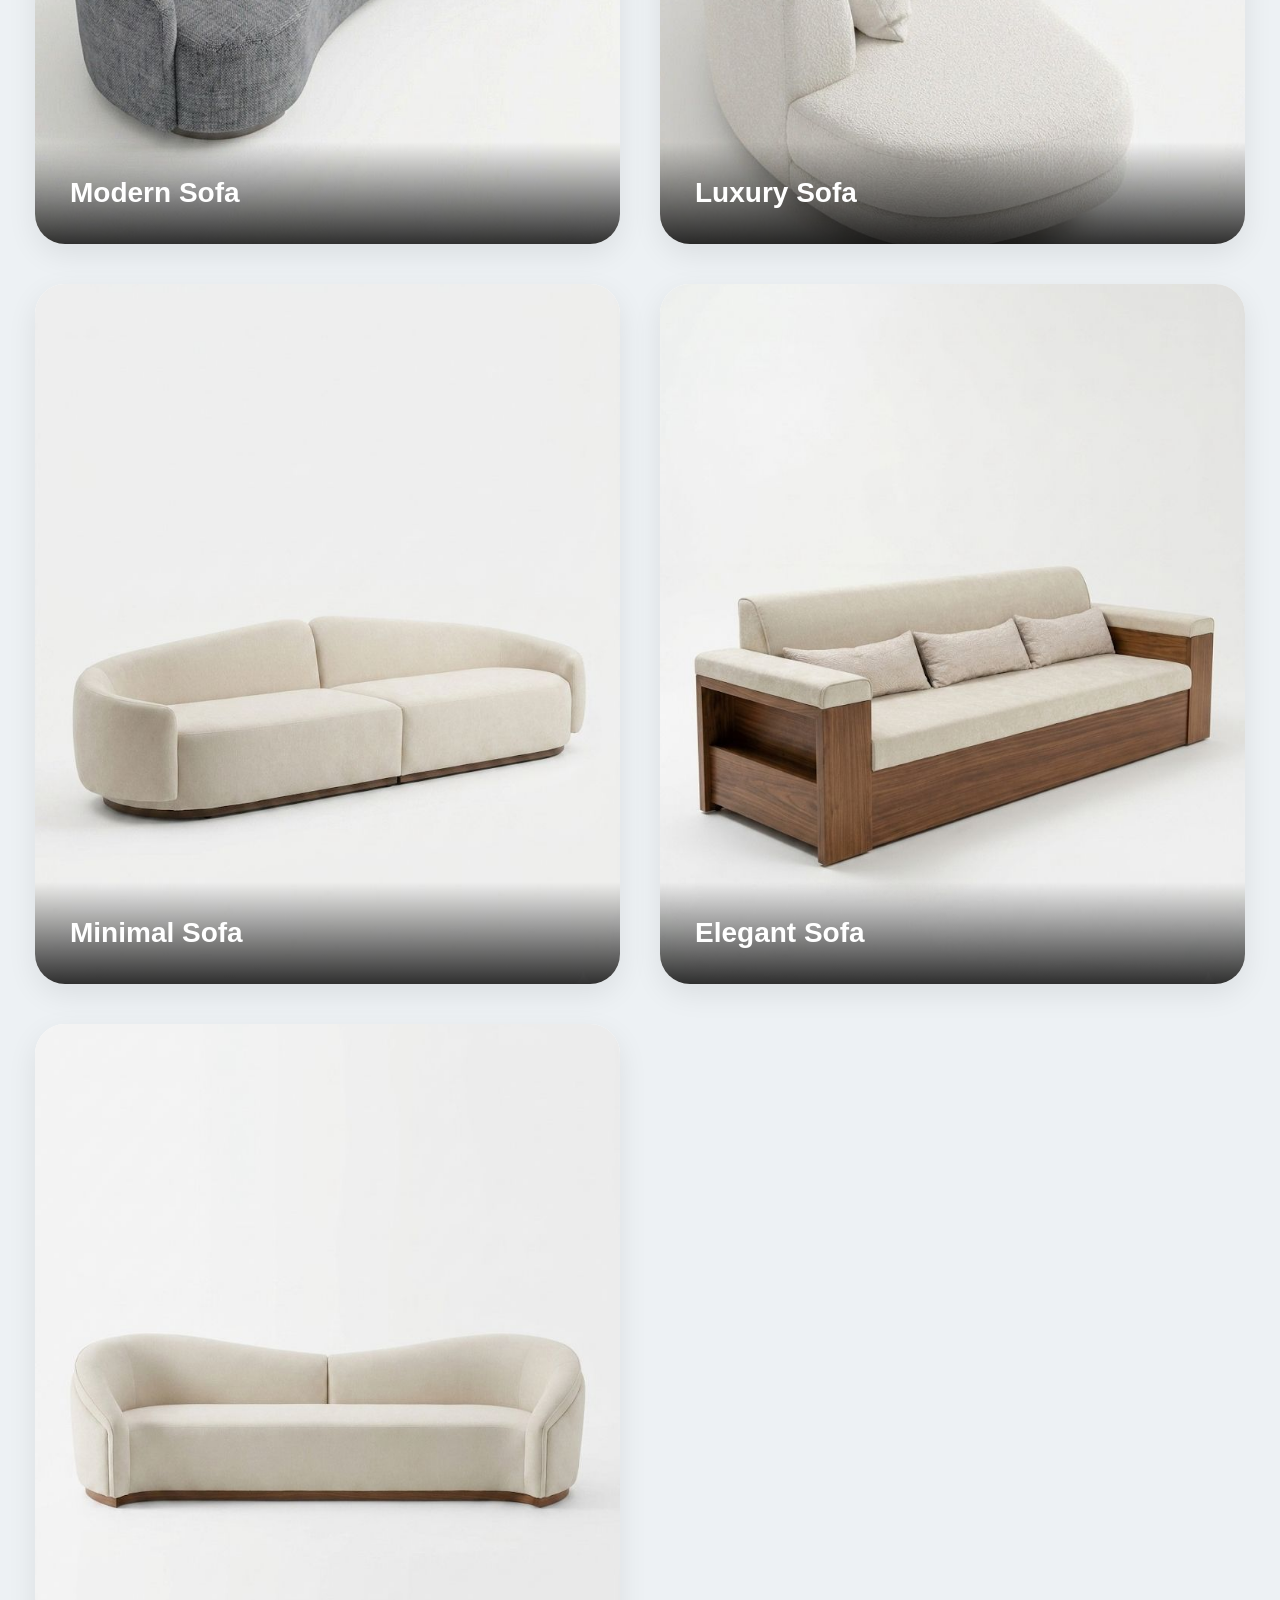
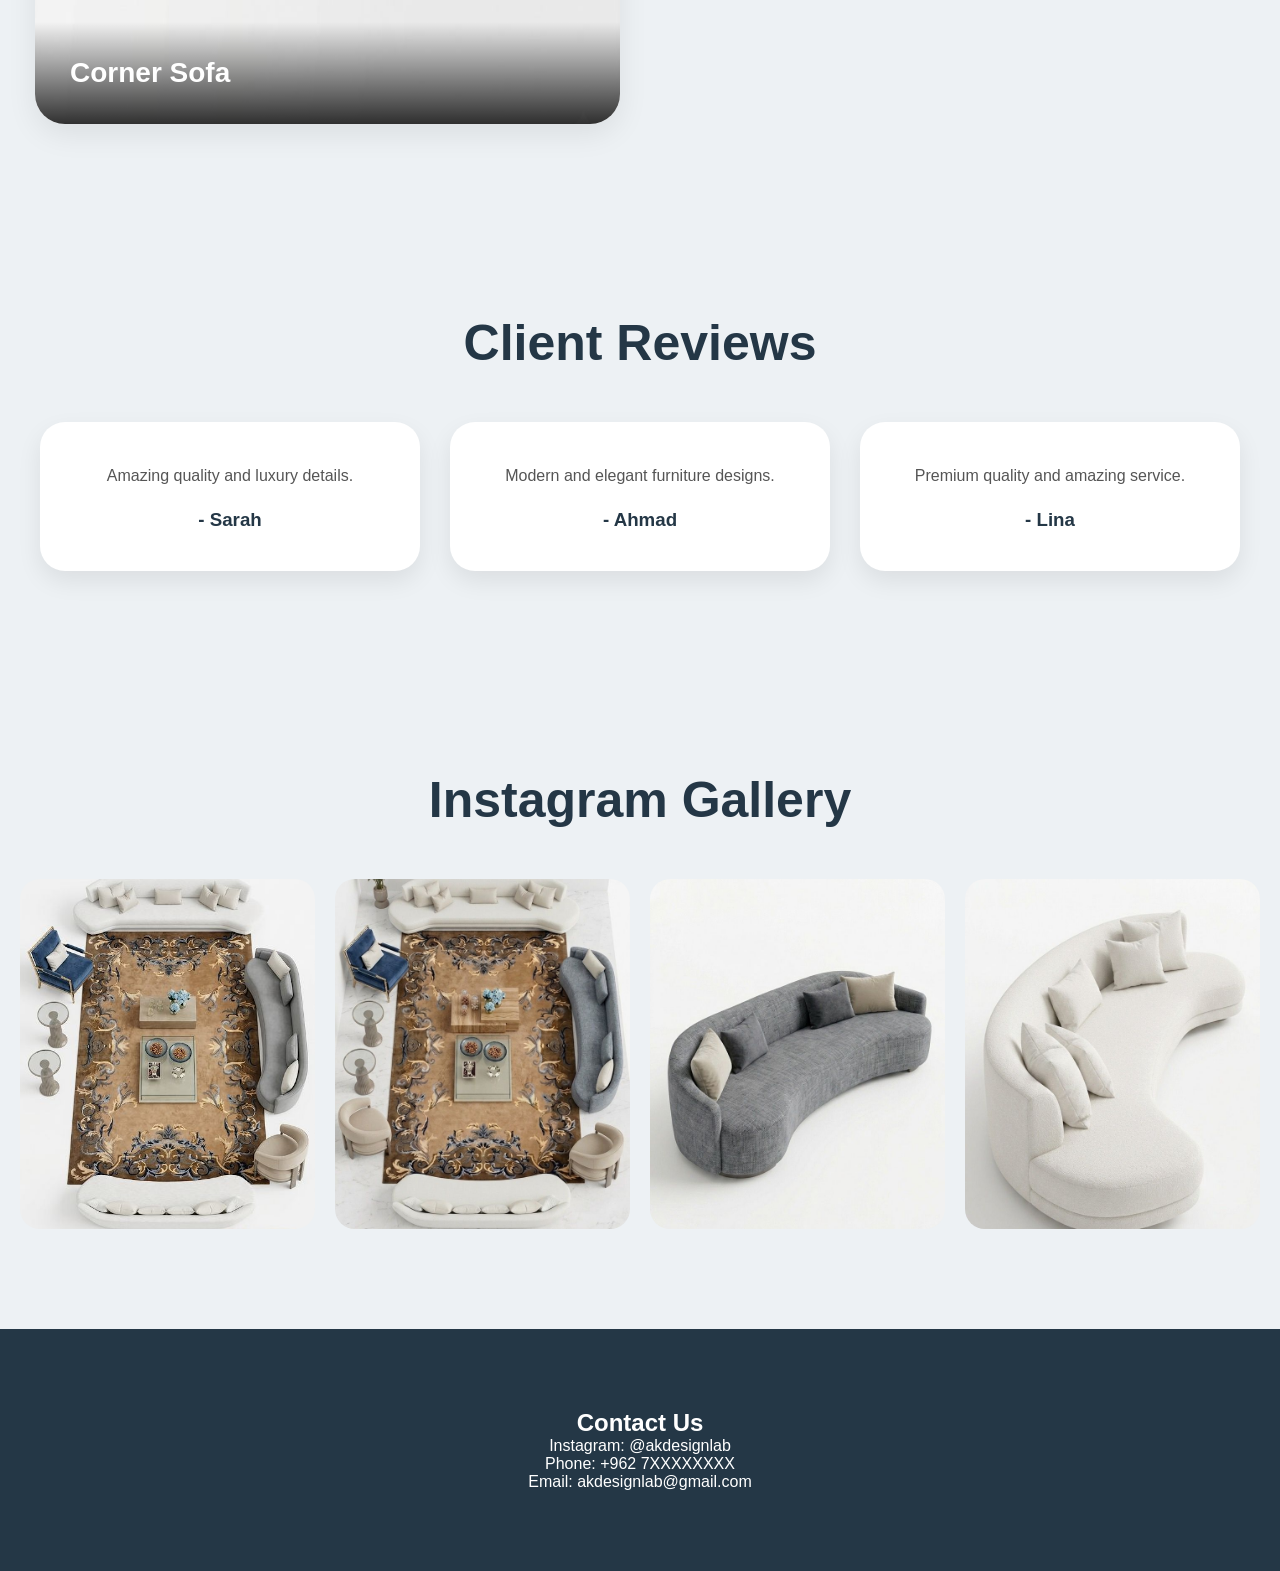
==== commit c498d29b: "updated ai chatbot" ====
--- a/index.html
+++ b/index.html
@@ -110,7 +110,37 @@
 
     <h3>AI Assistant</h3>
 
-    <p>Hello 👋 How can I help you?</p>
+
+
+    <div class="messages"
+    id="messages">
+
+      <div class="bot-message">
+
+        Hello 👋 How can I help you?
+
+      </div>
+
+    </div>
+
+
+
+    <div class="chat-input">
+
+      <input type="text"
+      id="userInput"
+
+      placeholder="Type message...">
+
+
+
+      <button id="sendBtn">
+
+        Send
+
+      </button>
+
+    </div>
 
   </div>
 
@@ -142,13 +172,25 @@
 
     <nav>
 
-      <a href="#home">Home</a>
-
-      <a href="#collection">Collection</a>
-
-      <a href="#testimonials">Reviews</a>
-
-      <a href="#contact">Contact</a>
+      <a href="#home">
+        Home
+      </a>
+
+      <a href="#collection">
+        Collection
+      </a>
+
+      <a href="#testimonials">
+        Reviews
+      </a>
+
+      <a href="#instagram">
+        Gallery
+      </a>
+
+      <a href="#contact">
+        Contact
+      </a>
 
     </nav>
 
@@ -470,9 +512,12 @@
 
   <!-- INSTAGRAM -->
 
-  <section class="instagram">
+  <section class="instagram"
+  id="instagram">
 
     <h1>Instagram Gallery</h1>
+
+
 
     <div class="instagram-grid">
 
--- a/style.css
+++ b/style.css
@@ -11,27 +11,87 @@
 body{
   background: #edf1f4;
   font-family: Arial;
-}
-
-
-
-/* LOADER */
-
-.loader{
-  position: fixed;
-
+  overflow-x: hidden;
+}
+
+
+
+/* DARK MODE */
+
+.dark{
+  background: #121821;
+}
+
+.dark .card,
+.dark .review,
+.dark #searchInput,
+.dark .chat-box{
+  background: #1d2733;
+  color: white;
+}
+
+.dark .title,
+.dark .instagram h1,
+.dark .testimonials h1{
+  color: white;
+}
+
+
+
+/* CURSOR */
+
+.cursor{
+  width: 20px;
+  height: 20px;
+  border: 2px solid #243746;
+  border-radius: 50%;
+  position: fixed;
+  pointer-events: none;
+  transform: translate(-50%,-50%);
+  z-index: 99999;
+}
+
+
+
+/* PAGE TRANSITION */
+
+.page-transition{
+  position: fixed;
   width: 100%;
   height: 100vh;
-
-  background: #243746;
-
-  display: flex;
-
+  background: #243746;
+  top: 0;
+  left: 0;
+  z-index: 999999;
+  animation: pageLoad 1s forwards;
+}
+
+@keyframes pageLoad{
+
+  0%{
+    opacity: 1;
+  }
+
+  100%{
+    opacity: 0;
+    visibility: hidden;
+  }
+
+}
+
+
+
+/* LOADER */
+
+.loader{
+  position: fixed;
+  width: 100%;
+  height: 100vh;
+  background: #243746;
+  display: flex;
   justify-content: center;
   align-items: center;
-
   z-index: 99999;
-
   transition: 0.7s;
 }
 
@@ -50,25 +110,15 @@
 
 header{
   width: 100%;
-
   height: 90px;
-
-  background: #243746;
-
-  display: flex;
-
+  background: #243746;
+  display: flex;
   justify-content: space-between;
-
   align-items: center;
-
   padding: 0 40px;
-
   position: sticky;
-
   top: 0;
-
   z-index: 1000;
-
   box-shadow: 0 5px 20px rgba(0,0,0,0.08);
 }
 
@@ -91,11 +141,8 @@
 
 nav a{
   color: white;
-
   text-decoration: none;
-
   font-size: 18px;
-
   transition: 0.3s;
 }
 
@@ -109,41 +156,31 @@
 
 .hero{
   width: 100%;
-
   height: 85vh;
 
   background:
   linear-gradient(rgba(0,0,0,0.45),
   rgba(0,0,0,0.45)),
-
   url("images/room2.jpeg");
 
   background-size: cover;
-
   background-position: center;
 
   display: flex;
-
   justify-content: center;
-
   align-items: center;
-
   text-align: center;
 }
 
 .overlay h1{
   color: white;
-
   font-size: 80px;
-
   margin-bottom: 20px;
 }
 
 .overlay p{
   color: #d7dde2;
-
   font-size: 25px;
-
   margin-bottom: 30px;
 }
 
@@ -153,23 +190,16 @@
 
 .hero-btn{
   background: white;
-
   color: #243746;
-
   padding: 15px 35px;
-
   border-radius: 40px;
-
   text-decoration: none;
-
   font-weight: bold;
-
   transition: 0.3s;
 }
 
 .hero-btn:hover{
   background: #243746;
-
   color: white;
 }
 
@@ -179,25 +209,17 @@
 
 .search-section{
   display: flex;
-
   justify-content: center;
-
   padding: 50px 20px 20px;
 }
 
 #searchInput{
   width: 500px;
-
   padding: 18px 25px;
-
   border: none;
-
   border-radius: 40px;
-
   outline: none;
-
   box-shadow: 0 5px 20px rgba(0,0,0,0.08);
-
   font-size: 17px;
 }
 
@@ -207,38 +229,26 @@
 
 .categories{
   display: flex;
-
   justify-content: center;
-
   gap: 20px;
-
   flex-wrap: wrap;
-
   padding: 20px;
 }
 
 .category-btn{
   background: white;
-
   border: none;
-
   padding: 12px 25px;
-
   border-radius: 30px;
-
   cursor: pointer;
-
   transition: 0.3s;
-
   color: #243746;
-
   font-weight: bold;
 }
 
 .category-btn:hover,
 .category-btn.active{
   background: #243746;
-
   color: white;
 }
 
@@ -248,11 +258,8 @@
 
 .title{
   text-align: center;
-
   font-size: 55px;
-
   color: #243746;
-
   margin: 70px 0;
 }
 
@@ -262,15 +269,10 @@
 
 .products{
   display: grid;
-
   grid-template-columns: repeat(2,1fr);
-
   gap: 40px;
-
   max-width: 1450px;
-
   margin: auto;
-
   padding: 0 35px 90px;
 }
 
@@ -280,35 +282,29 @@
 
 .card{
   position: relative;
-
   background: white;
-
   border-radius: 30px;
-
   overflow: hidden;
-
   transition: 0.4s;
-
   cursor: pointer;
-
   box-shadow: 0 10px 30px rgba(0,0,0,0.08);
+  transform-style: preserve-3d;
 }
 
 .card:hover{
-  transform: translateY(-12px);
+  transform:
+  rotateX(4deg)
+  rotateY(4deg)
+  translateY(-10px);
 
   box-shadow: 0 20px 45px rgba(0,0,0,0.15);
 }
 
 .card img{
   width: 100%;
-
   height: 700px;
-
   object-fit: cover;
-
   display: block;
-
   transition: 0.4s;
 }
 
@@ -322,11 +318,8 @@
 
 .card-overlay{
   position: absolute;
-
   bottom: 0;
-
   width: 100%;
-
   padding: 35px;
 
   background:
@@ -336,8 +329,22 @@
 
 .card-overlay h2{
   color: white;
-
   font-size: 28px;
+}
+
+
+
+/* REVEAL */
+
+.reveal{
+  opacity: 0;
+  transform: translateY(60px);
+  transition: 1s;
+}
+
+.reveal.active{
+  opacity: 1;
+  transform: translateY(0);
 }
 
 
@@ -346,46 +353,36 @@
 
 .testimonials{
   padding: 100px 20px;
-
   text-align: center;
 }
 
 .testimonials h1{
   font-size: 50px;
-
   color: #243746;
-
   margin-bottom: 50px;
 }
 
 .review-container{
   display: grid;
-
   grid-template-columns:
   repeat(auto-fit,minmax(280px,1fr));
 
   gap: 30px;
-
   max-width: 1200px;
-
   margin: auto;
 }
 
 .review{
   background: white;
-
   padding: 40px;
-
   border-radius: 25px;
-
   box-shadow: 0 10px 25px rgba(0,0,0,0.08);
 }
+/* REVIEW TEXT */
 
 .review p{
   color: #555;
-
   margin-bottom: 20px;
-
   line-height: 1.7;
 }
 
@@ -399,39 +396,28 @@
 
 .instagram{
   padding: 100px 20px;
-
   text-align: center;
 }
 
 .instagram h1{
   font-size: 50px;
-
   color: #243746;
-
   margin-bottom: 50px;
 }
 
 .instagram-grid{
   display: grid;
-
   grid-template-columns: repeat(4,1fr);
-
   gap: 20px;
-
   max-width: 1300px;
-
   margin: auto;
 }
 
 .instagram-grid img{
   width: 100%;
-
   height: 350px;
-
   object-fit: cover;
-
   border-radius: 20px;
-
   transition: 0.4s;
 }
 
@@ -445,11 +431,8 @@
 
 .contact{
   background: #243746;
-
-  color: white;
-
+  color: white;
   text-align: center;
-
   padding: 80px 20px;
 }
 
@@ -459,33 +442,19 @@
 
 .whatsapp{
   position: fixed;
-
   right: 25px;
-
   bottom: 25px;
-
   width: 65px;
-
   height: 65px;
-
   background: #25d366;
-
-  color: white;
-
+  color: white;
   border-radius: 50%;
-
-  display: flex;
-
+  display: flex;
   justify-content: center;
-
   align-items: center;
-
   font-size: 35px;
-
   text-decoration: none;
-
   z-index: 999;
-
   transition: 0.3s;
 }
 
@@ -495,25 +464,123 @@
 
 
 
+/* DARK MODE BUTTON */
+
+#darkModeBtn{
+  position: fixed;
+  left: 25px;
+  bottom: 25px;
+  width: 60px;
+  height: 60px;
+  border-radius: 50%;
+  border: none;
+  background: #243746;
+  color: white;
+  font-size: 22px;
+  cursor: pointer;
+  z-index: 999;
+}
+
+
+
+/* LANGUAGE BUTTON */
+
+#langBtn{
+  position: fixed;
+  top: 110px;
+  left: 25px;
+  border: none;
+  background: #243746;
+  color: white;
+  padding: 12px 20px;
+  border-radius: 30px;
+  cursor: pointer;
+  z-index: 999;
+}
+
+
+
+/* SOCIAL MENU */
+
+.social-menu{
+  position: fixed;
+  left: 25px;
+  top: 50%;
+  transform: translateY(-50%);
+  display: flex;
+  flex-direction: column;
+  gap: 15px;
+  z-index: 999;
+}
+
+.social-menu a{
+  width: 55px;
+  height: 55px;
+  background: #243746;
+  color: white;
+  border-radius: 50%;
+  display: flex;
+  justify-content: center;
+  align-items: center;
+  text-decoration: none;
+  font-size: 22px;
+  transition: 0.3s;
+}
+
+.social-menu a:hover{
+  transform: scale(1.1);
+}
+
+
+
+/* CHAT */
+
+.chat-bubble{
+  position: fixed;
+  right: 25px;
+  bottom: 110px;
+  width: 60px;
+  height: 60px;
+  background: #243746;
+  color: white;
+  border-radius: 50%;
+  display: flex;
+  justify-content: center;
+  align-items: center;
+  cursor: pointer;
+  font-size: 28px;
+  z-index: 999;
+}
+
+.chat-box{
+  position: fixed;
+  right: 100px;
+  bottom: 120px;
+  width: 250px;
+  background: white;
+  padding: 20px;
+  border-radius: 20px;
+  box-shadow: 0 10px 25px rgba(0,0,0,0.1);
+  display: none;
+  z-index: 999;
+}
+
+
+
 /* MOBILE */
 
 @media(max-width:768px){
 
   header{
     flex-direction: column;
-
     height: auto;
-
     padding: 20px;
   }
 
   nav{
     margin-top: 15px;
-
     flex-wrap: wrap;
-
     justify-content: center;
-
     gap: 18px;
   }
 
@@ -529,4 +596,140 @@
     grid-template-columns: 1fr;
   }
 
+  #searchInput{
+    width: 100%;
+  }
+
+}
+@media(max-width:768px){
+
+  header{
+    flex-direction: column;
+    height: auto;
+    padding: 20px;
+  }
+
+  nav{
+    margin-top: 15px;
+    flex-wrap: wrap;
+    justify-content: center;
+    gap: 18px;
+  }
+
+  .products{
+    grid-template-columns: 1fr;
+  }
+
+  .overlay h1{
+    font-size: 45px;
+  }
+
+  .instagram-grid{
+    grid-template-columns: 1fr;
+  }
+
+  #searchInput{
+    width: 100%;
+  }
+
+}
+/* CHAT */
+
+.chat-bubble{
+  position: fixed;
+  right: 25px;
+  bottom: 110px;
+  width: 60px;
+  height: 60px;
+  background: #243746;
+  color: white;
+  border-radius: 50%;
+  display: flex;
+  justify-content: center;
+  align-items: center;
+  cursor: pointer;
+  font-size: 28px;
+  z-index: 999;
+}
+
+
+
+.chat-box{
+  position: fixed;
+  right: 100px;
+  bottom: 120px;
+  width: 320px;
+  background: white;
+  border-radius: 20px;
+  box-shadow: 0 10px 25px rgba(0,0,0,0.1);
+  display: none;
+  overflow: hidden;
+  z-index: 999;
+}
+
+
+
+.chat-box h3{
+  background: #243746;
+  color: white;
+  padding: 15px;
+}
+
+
+
+.messages{
+  height: 250px;
+  overflow-y: auto;
+  padding: 15px;
+}
+
+
+
+.bot-message,
+.user-message{
+  padding: 12px 15px;
+  border-radius: 15px;
+  margin-bottom: 10px;
+  width: fit-content;
+  max-width: 85%;
+}
+
+
+
+.bot-message{
+  background: #edf1f4;
+}
+
+
+
+.user-message{
+  background: #243746;
+  color: white;
+  margin-left: auto;
+}
+
+
+
+.chat-input{
+  display: flex;
+  border-top: 1px solid #ddd;
+}
+
+
+
+.chat-input input{
+  flex: 1;
+  border: none;
+  padding: 15px;
+  outline: none;
+}
+
+
+
+.chat-input button{
+  background: #243746;
+  color: white;
+  border: none;
+  padding: 0 20px;
+  cursor: pointer;
 }
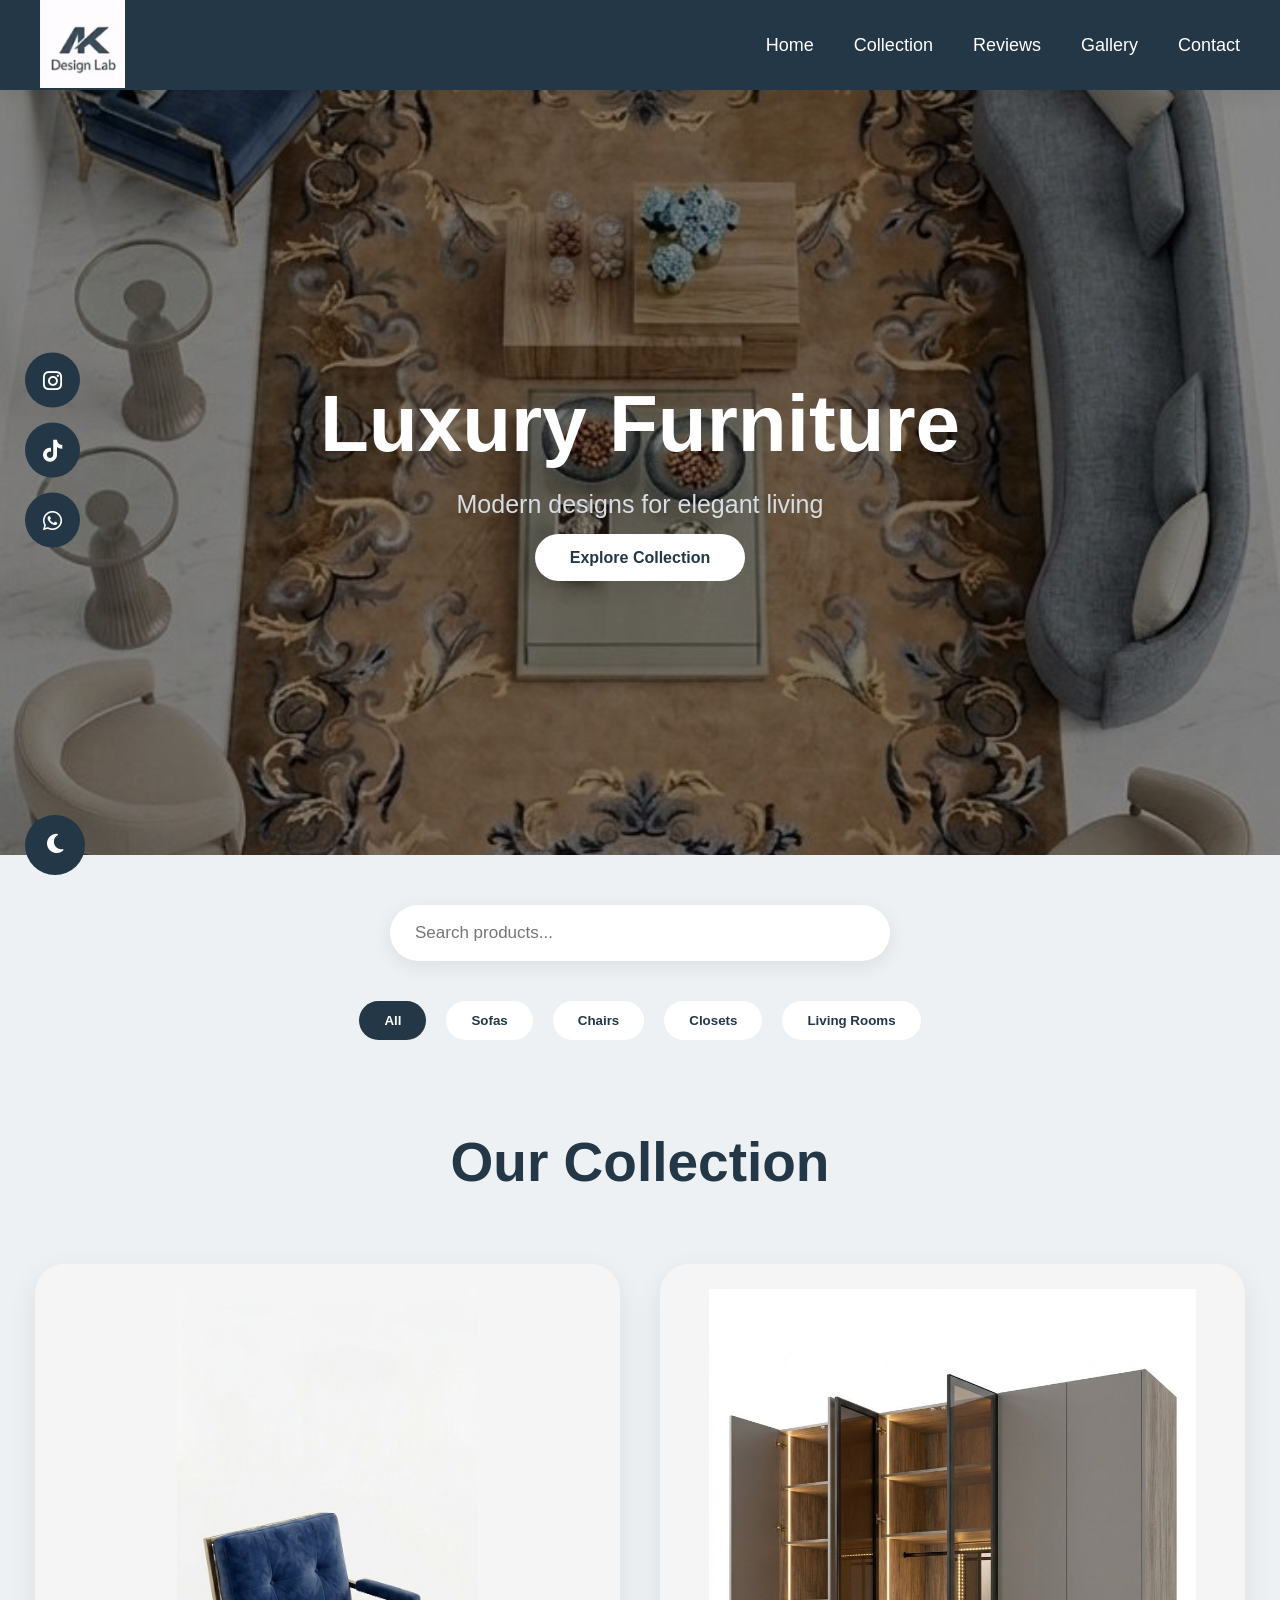
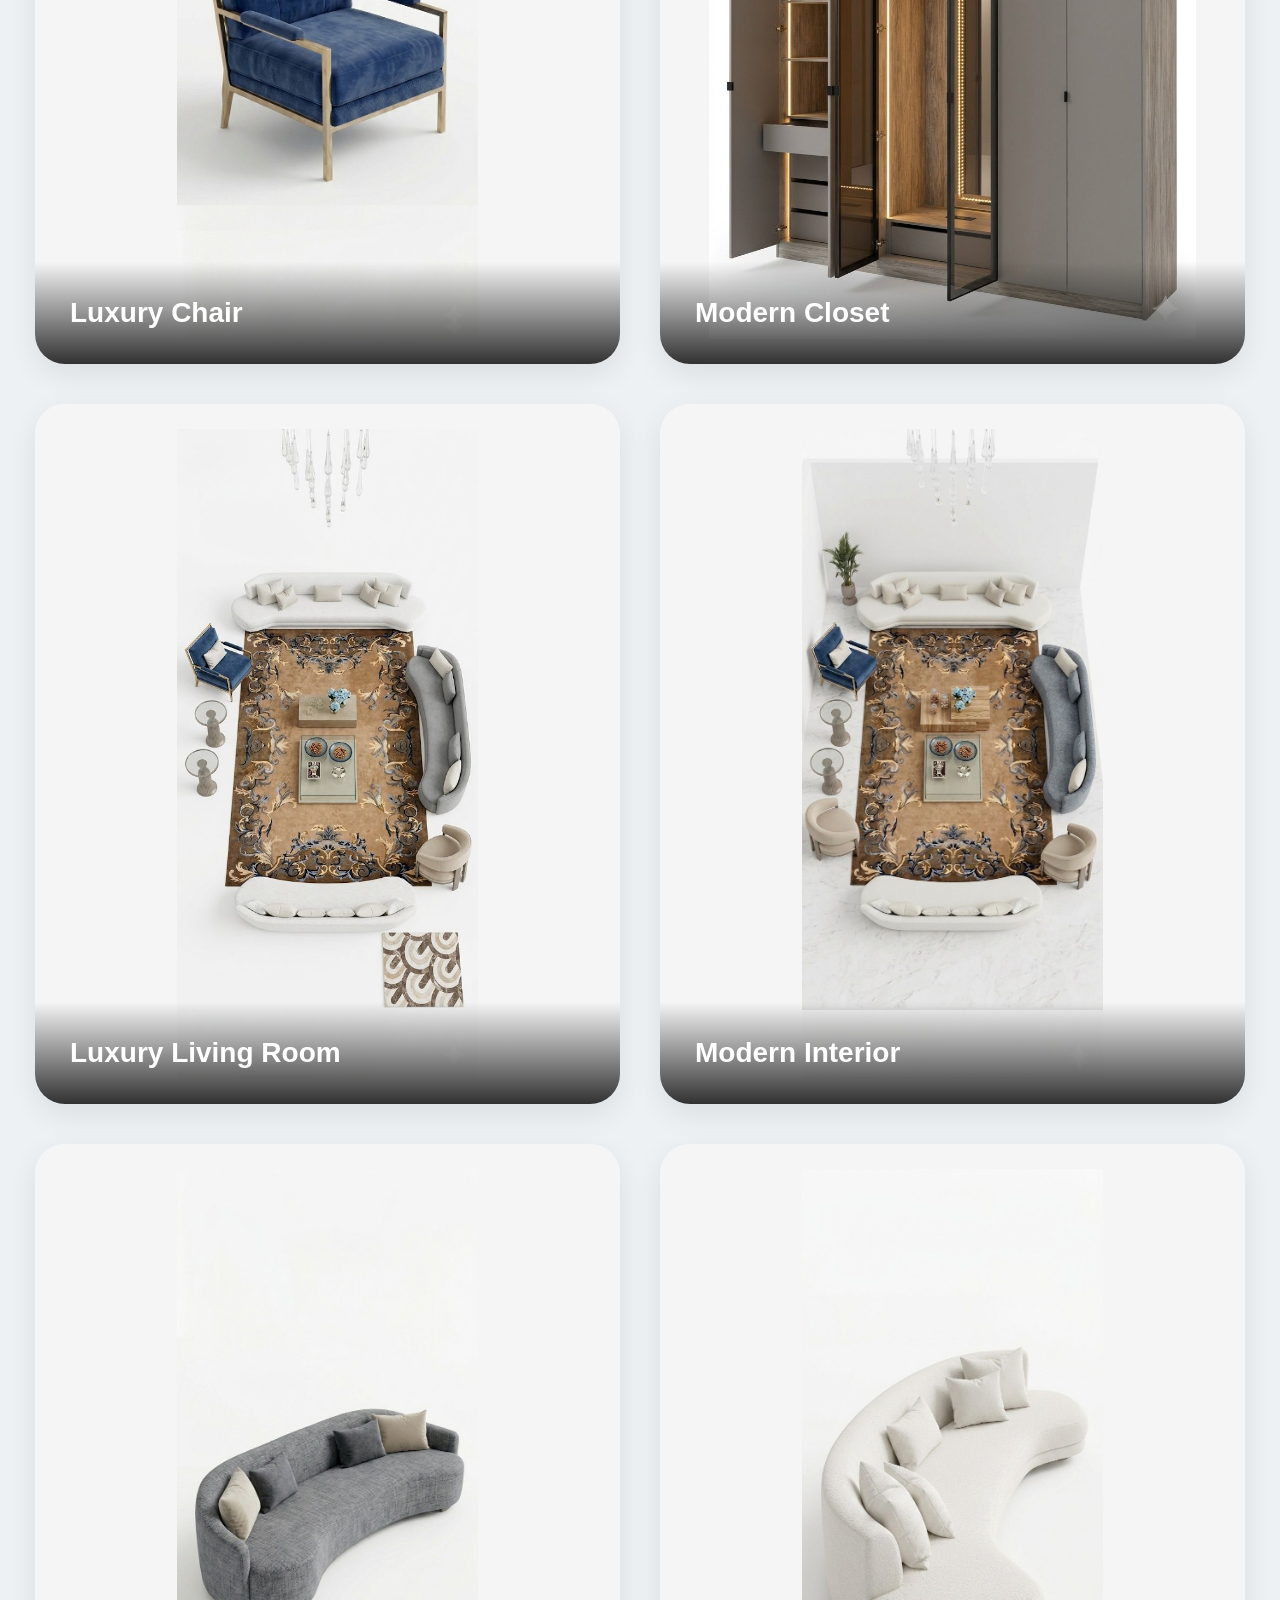
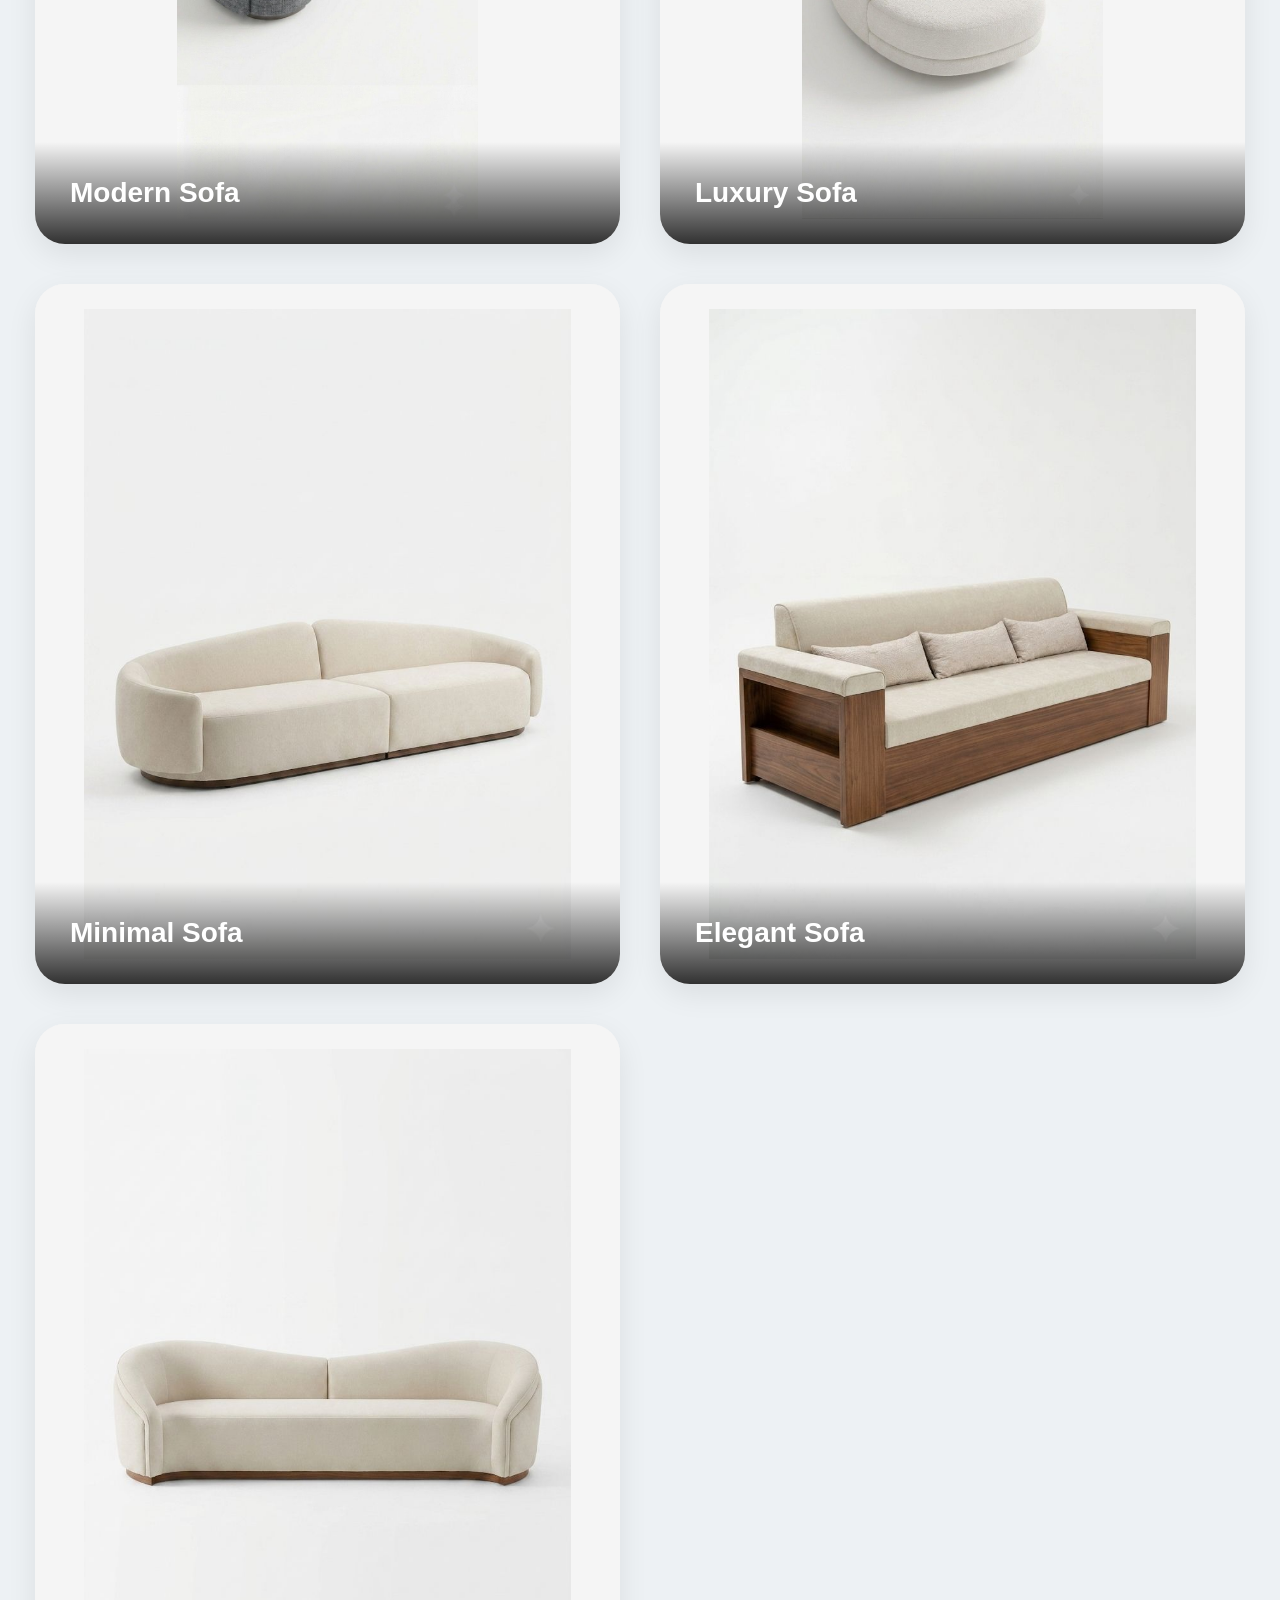
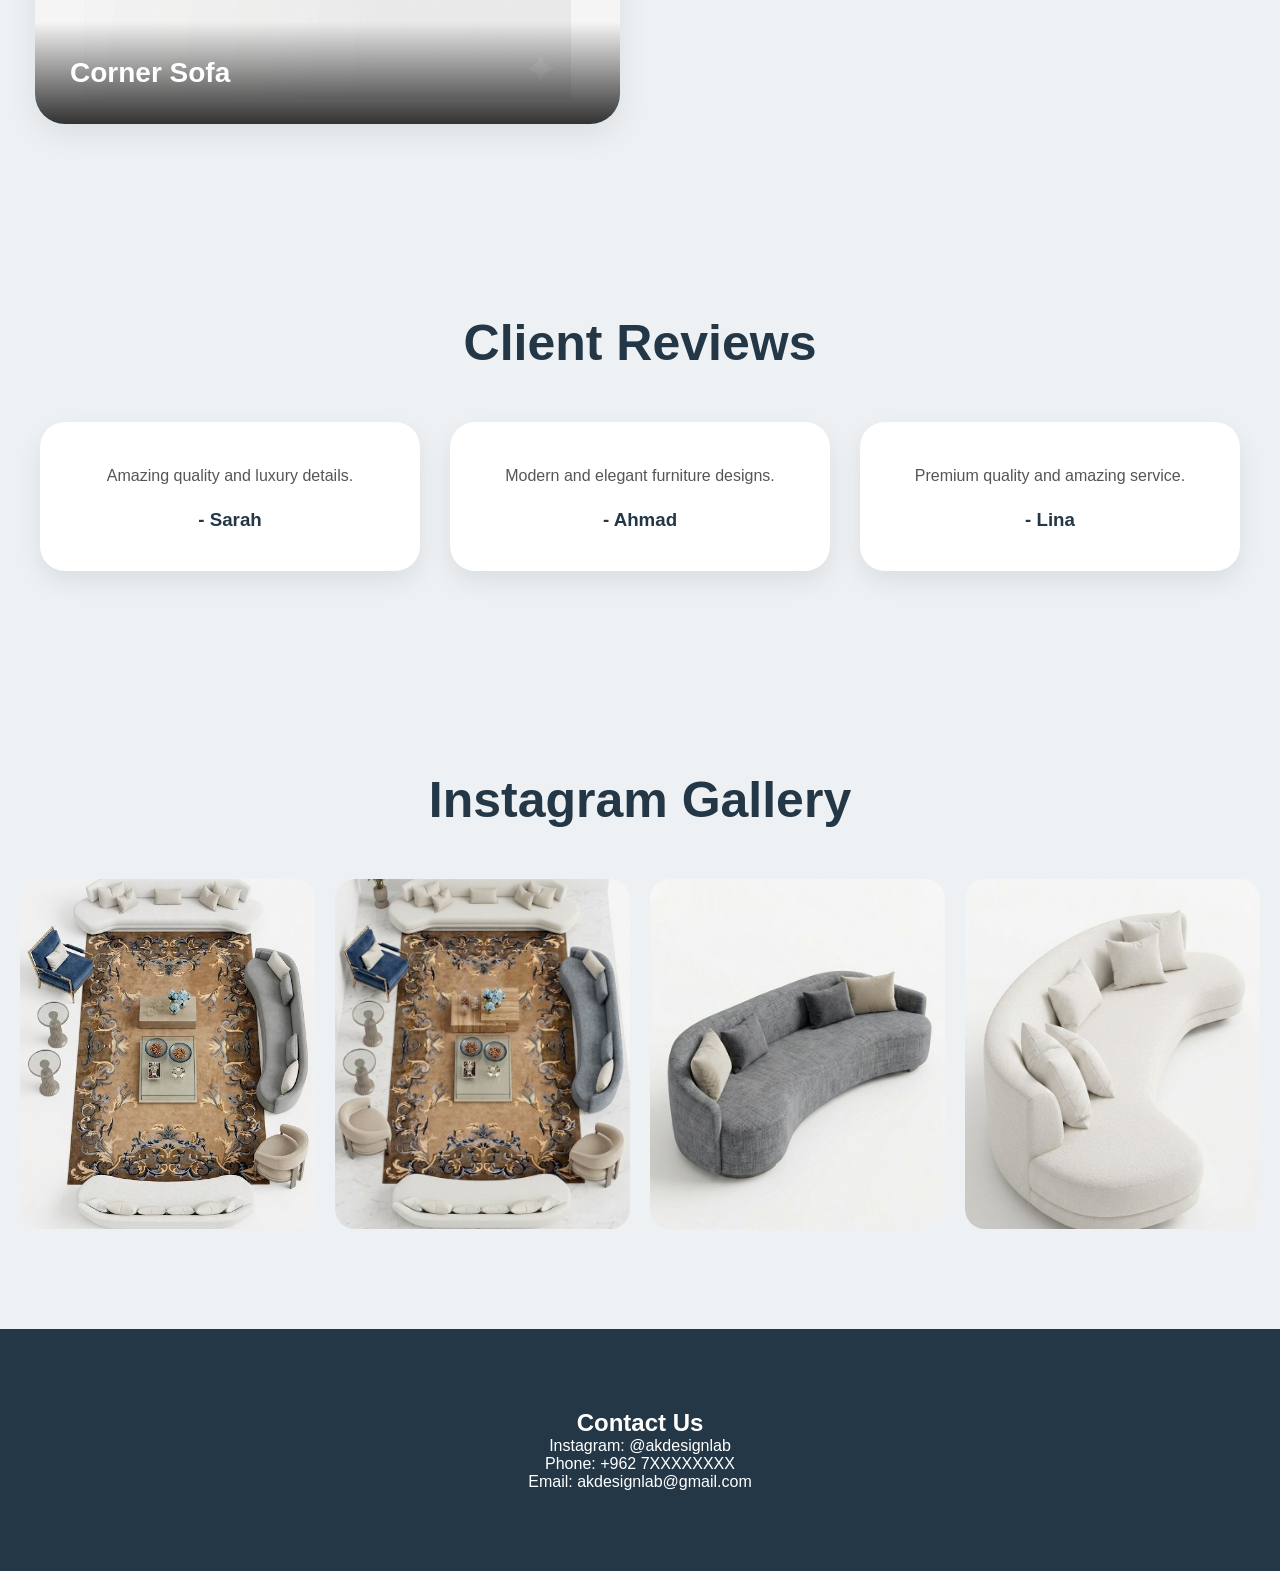
==== commit 96c4d960: "update" ====
--- a/index.html
+++ b/index.html
@@ -54,60 +54,48 @@
 
 
 
-  <!-- LANGUAGE BUTTON -->
-
-  <button id="langBtn">
-
-    عربي
-
-  </button>
-
 
 
   <!-- SOCIAL MENU -->
 
-  <div class="social-menu">
-
-    <a href="#">
-
-      <i class="fa-brands fa-instagram"></i>
-
-    </a>
-
-
-
-    <a href="#">
-
-      <i class="fa-brands fa-tiktok"></i>
-
-    </a>
-
-
-
-    <a href="#">
-
-      <i class="fa-brands fa-whatsapp"></i>
-
-    </a>
-
-  </div>
-
-
-
-  <!-- CHAT -->
-
-  <div class="chat-bubble"
-  id="chatBubble">
-
-    💬
-
-  </div>
-
+<div class="social-menu">
+
+  <a href="https://www.instagram.com/ak.group.kw?utm_source=ig_web_button_share_sheet&igsh=ZDNlZDc0MzIxNw=="
+  target="_blank">
+
+    <i class="fa-brands fa-instagram"></i>
+
+  </a>
+
+
+
+  <a href="https://www.tiktok.com/@ak.group.kw?is_from_webapp=1&sender_device=pc"
+  target="_blank">
+
+    <i class="fa-brands fa-tiktok"></i>
+
+  </a>
+
+
+
+  <a href="https://wa.me/962791234567"
+  target="_blank">
+
+    <i class="fa-brands fa-whatsapp"></i>
+
+  </a>
+
+</div>
+
+
+
+  
 
 
   <div class="chat-box"
   id="chatBox">
 
+
     <h3>AI Assistant</h3>
 
 
@@ -146,16 +134,7 @@
 
 
 
-  <!-- WHATSAPP -->
-
-  <a href="https://wa.me/962700000000"
-  class="whatsapp"
-  target="_blank">
-
-    <i class="fa-brands fa-whatsapp"></i>
-
-  </a>
-
+  
 
 
   <!-- HEADER -->
--- a/style.css
+++ b/style.css
@@ -280,38 +280,37 @@
 
 /* CARD */
 
+
 .card{
   position: relative;
-  background: white;
+  background: #f5f5f5;
   border-radius: 30px;
   overflow: hidden;
   transition: 0.4s;
   cursor: pointer;
   box-shadow: 0 10px 30px rgba(0,0,0,0.08);
-  transform-style: preserve-3d;
 }
 
 .card:hover{
-  transform:
-  rotateX(4deg)
-  rotateY(4deg)
-  translateY(-10px);
+  transform: translateY(-12px);
 
   box-shadow: 0 20px 45px rgba(0,0,0,0.15);
 }
+
 
 .card img{
   width: 100%;
   height: 700px;
-  object-fit: cover;
+  object-fit: contain;
+  background: #f5f5f5;
+  padding: 25px;
   display: block;
   transition: 0.4s;
 }
 
 .card:hover img{
-  transform: scale(1.05);
-}
-
+  transform: scale(1.03);
+}
 
 
 /* CARD OVERLAY */
@@ -378,7 +377,6 @@
   border-radius: 25px;
   box-shadow: 0 10px 25px rgba(0,0,0,0.08);
 }
-/* REVIEW TEXT */
 
 .review p{
   color: #555;
@@ -438,29 +436,6 @@
 
 
 
-/* WHATSAPP */
-
-.whatsapp{
-  position: fixed;
-  right: 25px;
-  bottom: 25px;
-  width: 65px;
-  height: 65px;
-  background: #25d366;
-  color: white;
-  border-radius: 50%;
-  display: flex;
-  justify-content: center;
-  align-items: center;
-  font-size: 35px;
-  text-decoration: none;
-  z-index: 999;
-  transition: 0.3s;
-}
-
-.whatsapp:hover{
-  transform: scale(1.1);
-}
 
 
 
@@ -534,124 +509,6 @@
 
 
 /* CHAT */
-
-.chat-bubble{
-  position: fixed;
-  right: 25px;
-  bottom: 110px;
-  width: 60px;
-  height: 60px;
-  background: #243746;
-  color: white;
-  border-radius: 50%;
-  display: flex;
-  justify-content: center;
-  align-items: center;
-  cursor: pointer;
-  font-size: 28px;
-  z-index: 999;
-}
-
-.chat-box{
-  position: fixed;
-  right: 100px;
-  bottom: 120px;
-  width: 250px;
-  background: white;
-  padding: 20px;
-  border-radius: 20px;
-  box-shadow: 0 10px 25px rgba(0,0,0,0.1);
-  display: none;
-  z-index: 999;
-}
-
-
-
-/* MOBILE */
-
-@media(max-width:768px){
-
-  header{
-    flex-direction: column;
-    height: auto;
-    padding: 20px;
-  }
-
-  nav{
-    margin-top: 15px;
-    flex-wrap: wrap;
-    justify-content: center;
-    gap: 18px;
-  }
-
-  .products{
-    grid-template-columns: 1fr;
-  }
-
-  .overlay h1{
-    font-size: 45px;
-  }
-
-  .instagram-grid{
-    grid-template-columns: 1fr;
-  }
-
-  #searchInput{
-    width: 100%;
-  }
-
-}
-@media(max-width:768px){
-
-  header{
-    flex-direction: column;
-    height: auto;
-    padding: 20px;
-  }
-
-  nav{
-    margin-top: 15px;
-    flex-wrap: wrap;
-    justify-content: center;
-    gap: 18px;
-  }
-
-  .products{
-    grid-template-columns: 1fr;
-  }
-
-  .overlay h1{
-    font-size: 45px;
-  }
-
-  .instagram-grid{
-    grid-template-columns: 1fr;
-  }
-
-  #searchInput{
-    width: 100%;
-  }
-
-}
-/* CHAT */
-
-.chat-bubble{
-  position: fixed;
-  right: 25px;
-  bottom: 110px;
-  width: 60px;
-  height: 60px;
-  background: #243746;
-  color: white;
-  border-radius: 50%;
-  display: flex;
-  justify-content: center;
-  align-items: center;
-  cursor: pointer;
-  font-size: 28px;
-  z-index: 999;
-}
-
 
 
 .chat-box{
@@ -667,23 +524,17 @@
   z-index: 999;
 }
 
-
-
 .chat-box h3{
   background: #243746;
   color: white;
   padding: 15px;
 }
-
-
 
 .messages{
   height: 250px;
   overflow-y: auto;
   padding: 15px;
 }
-
-
 
 .bot-message,
 .user-message{
@@ -694,28 +545,20 @@
   max-width: 85%;
 }
 
-
-
 .bot-message{
   background: #edf1f4;
 }
 
-
-
 .user-message{
   background: #243746;
   color: white;
   margin-left: auto;
 }
 
-
-
 .chat-input{
   display: flex;
   border-top: 1px solid #ddd;
 }
-
-
 
 .chat-input input{
   flex: 1;
@@ -724,12 +567,47 @@
   outline: none;
 }
 
-
-
 .chat-input button{
   background: #243746;
   color: white;
   border: none;
   padding: 0 20px;
   cursor: pointer;
+}
+
+
+
+/* MOBILE */
+
+@media(max-width:768px){
+
+  header{
+    flex-direction: column;
+    height: auto;
+    padding: 20px;
+  }
+
+  nav{
+    margin-top: 15px;
+    flex-wrap: wrap;
+    justify-content: center;
+    gap: 18px;
+  }
+
+  .products{
+    grid-template-columns: 1fr;
+  }
+
+  .overlay h1{
+    font-size: 45px;
+  }
+
+  .instagram-grid{
+    grid-template-columns: 1fr;
+  }
+
+  #searchInput{
+    width: 100%;
+  }
+
 }
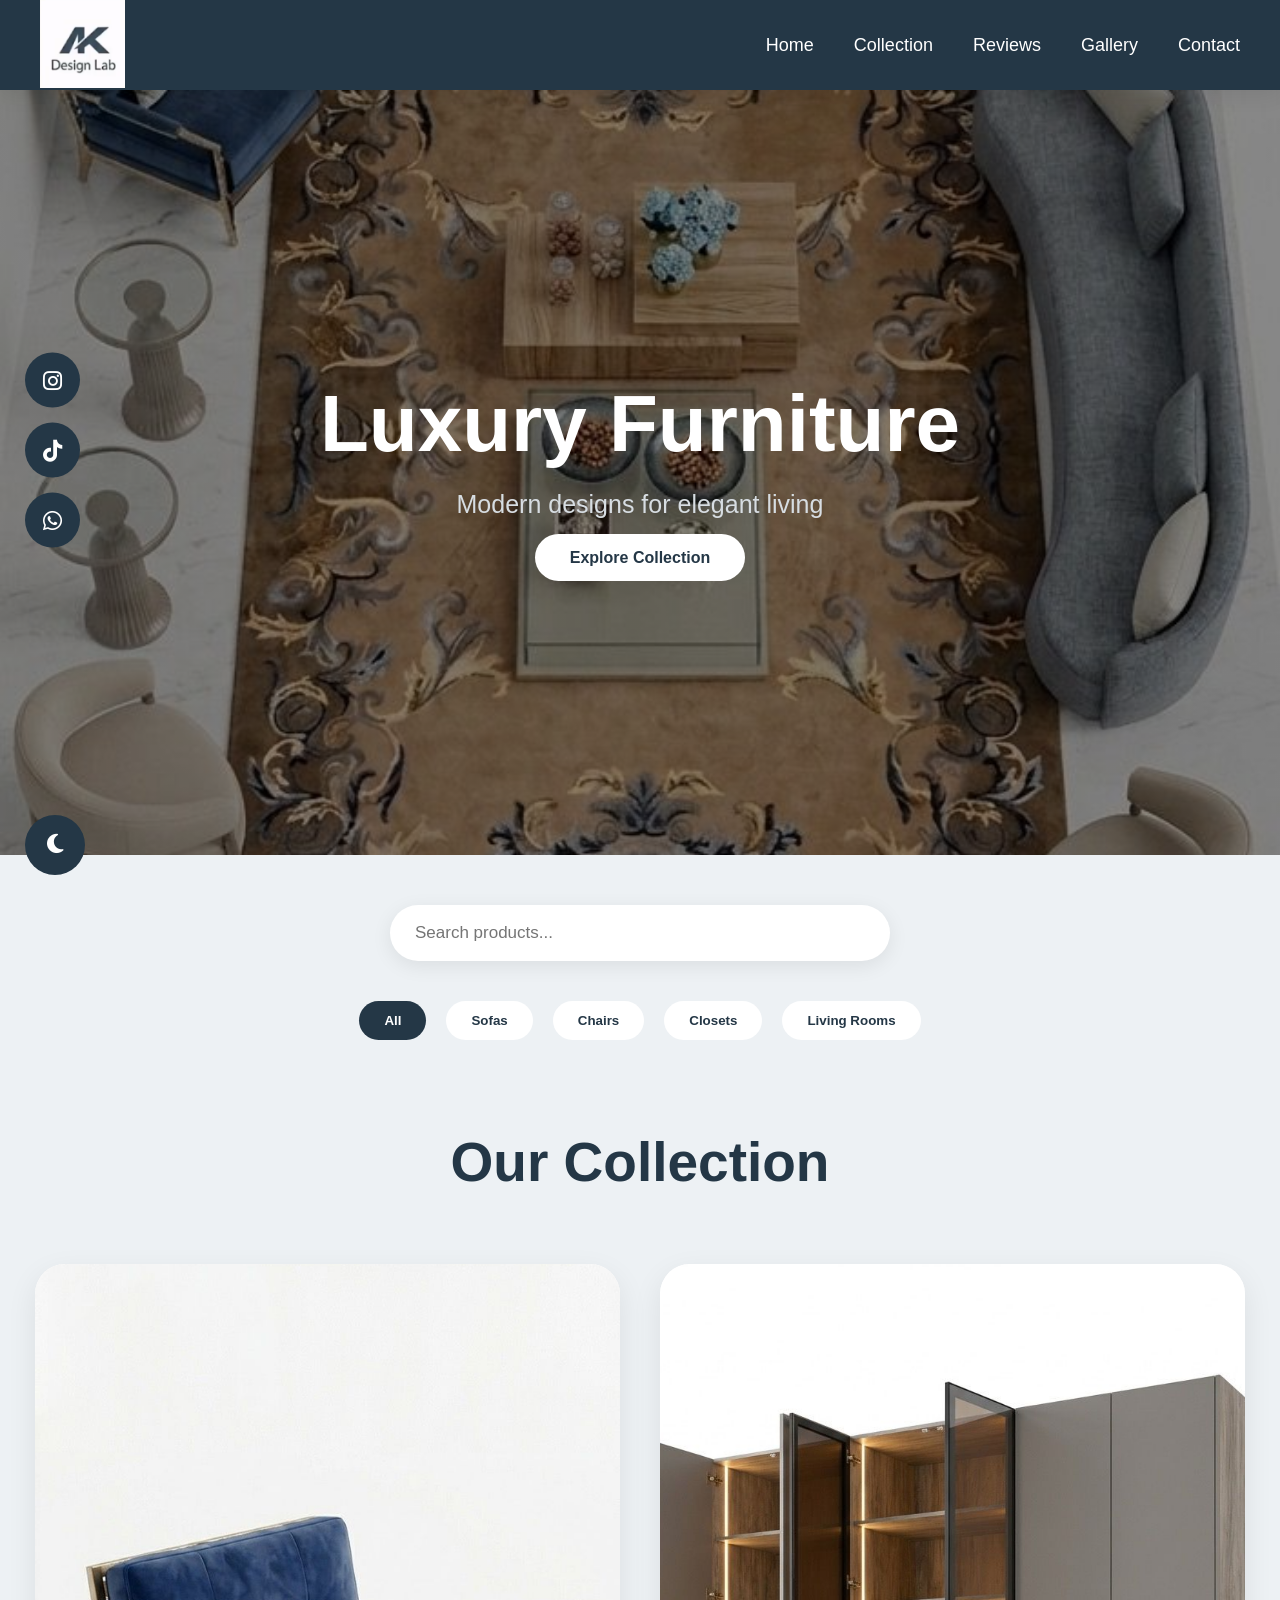
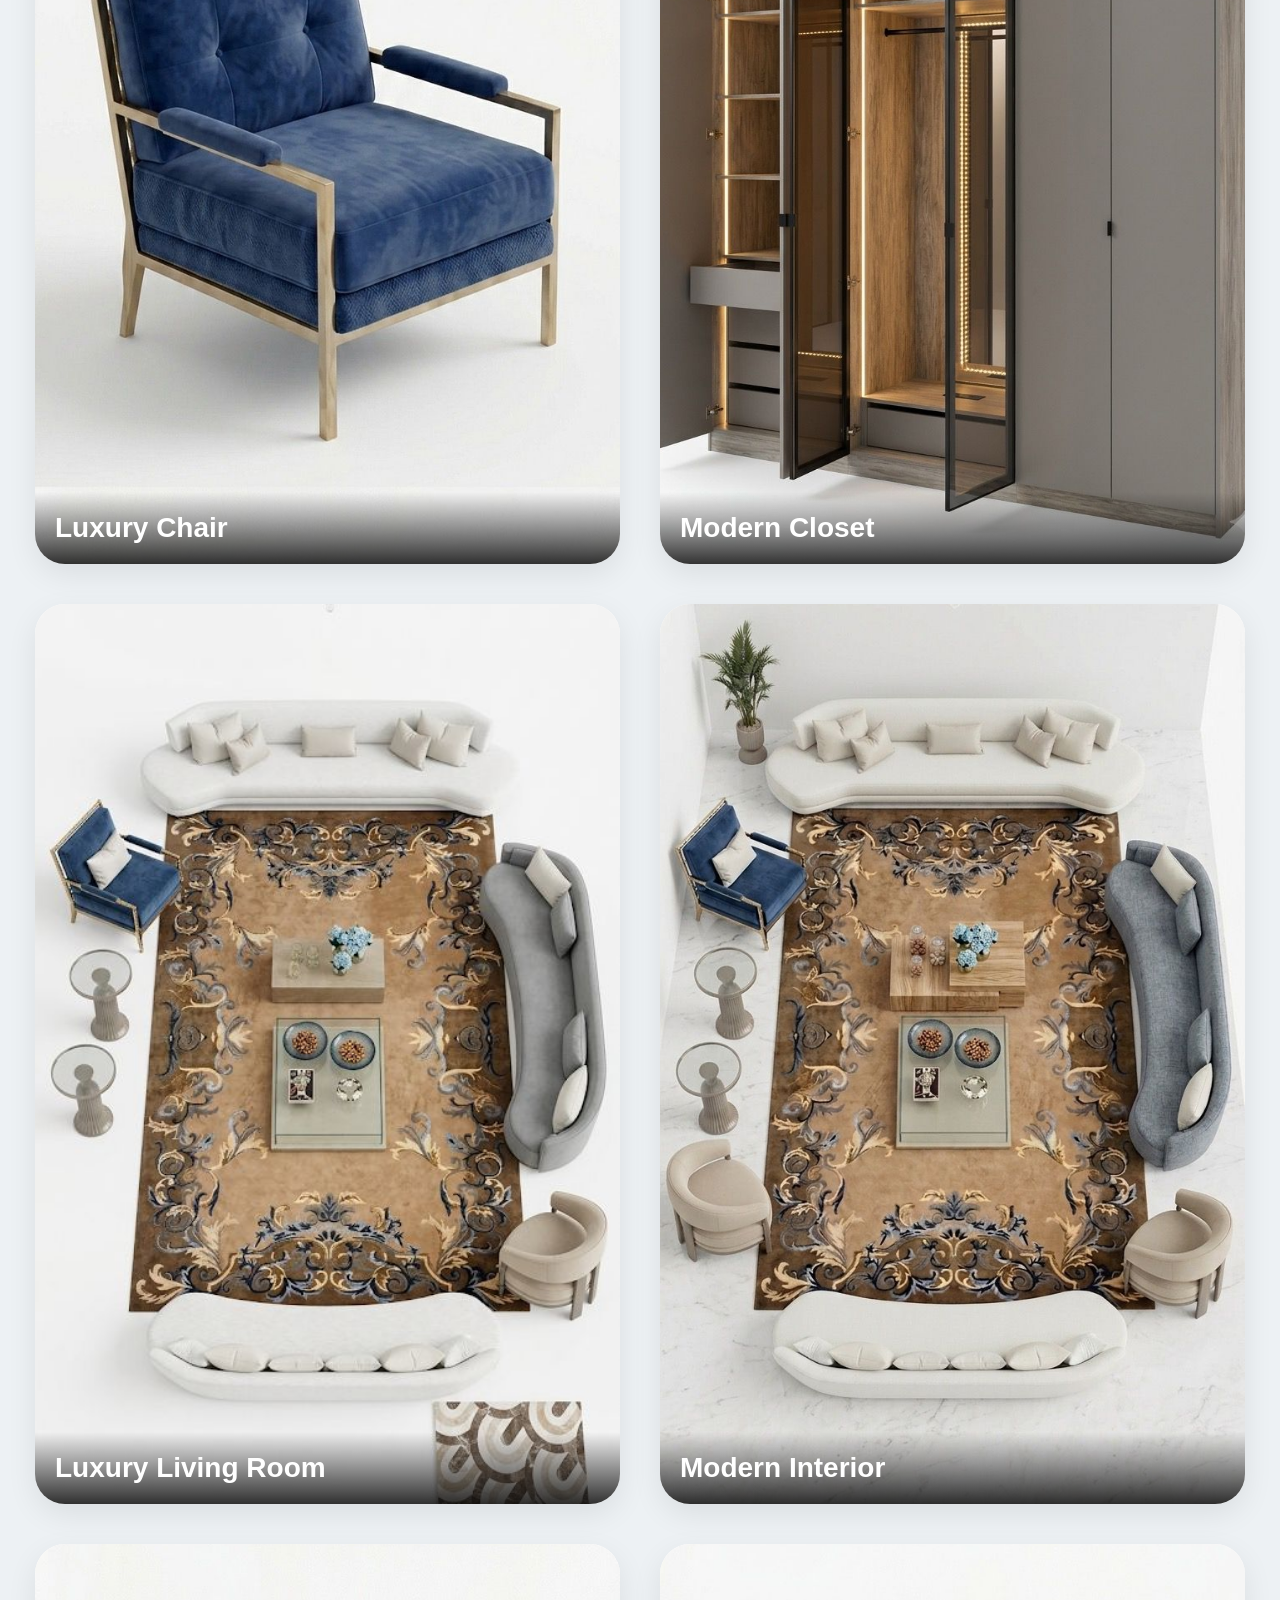
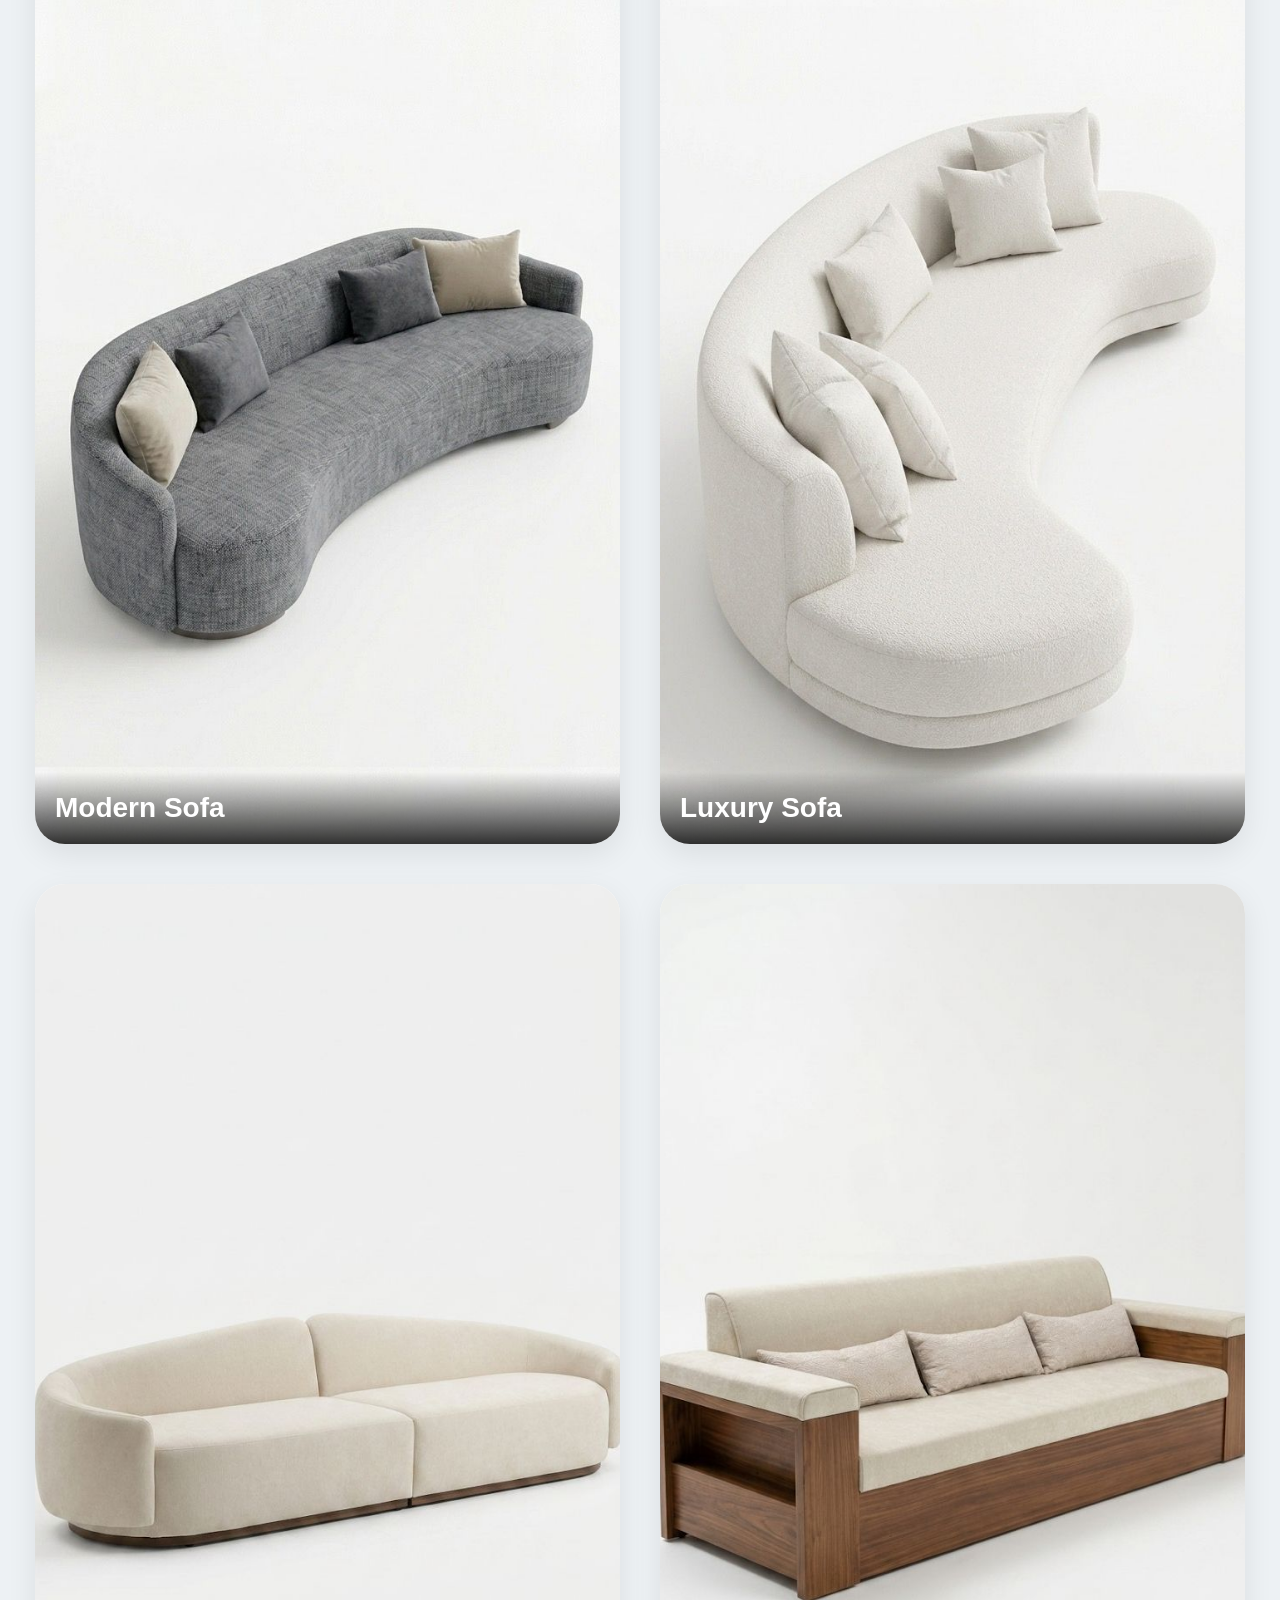
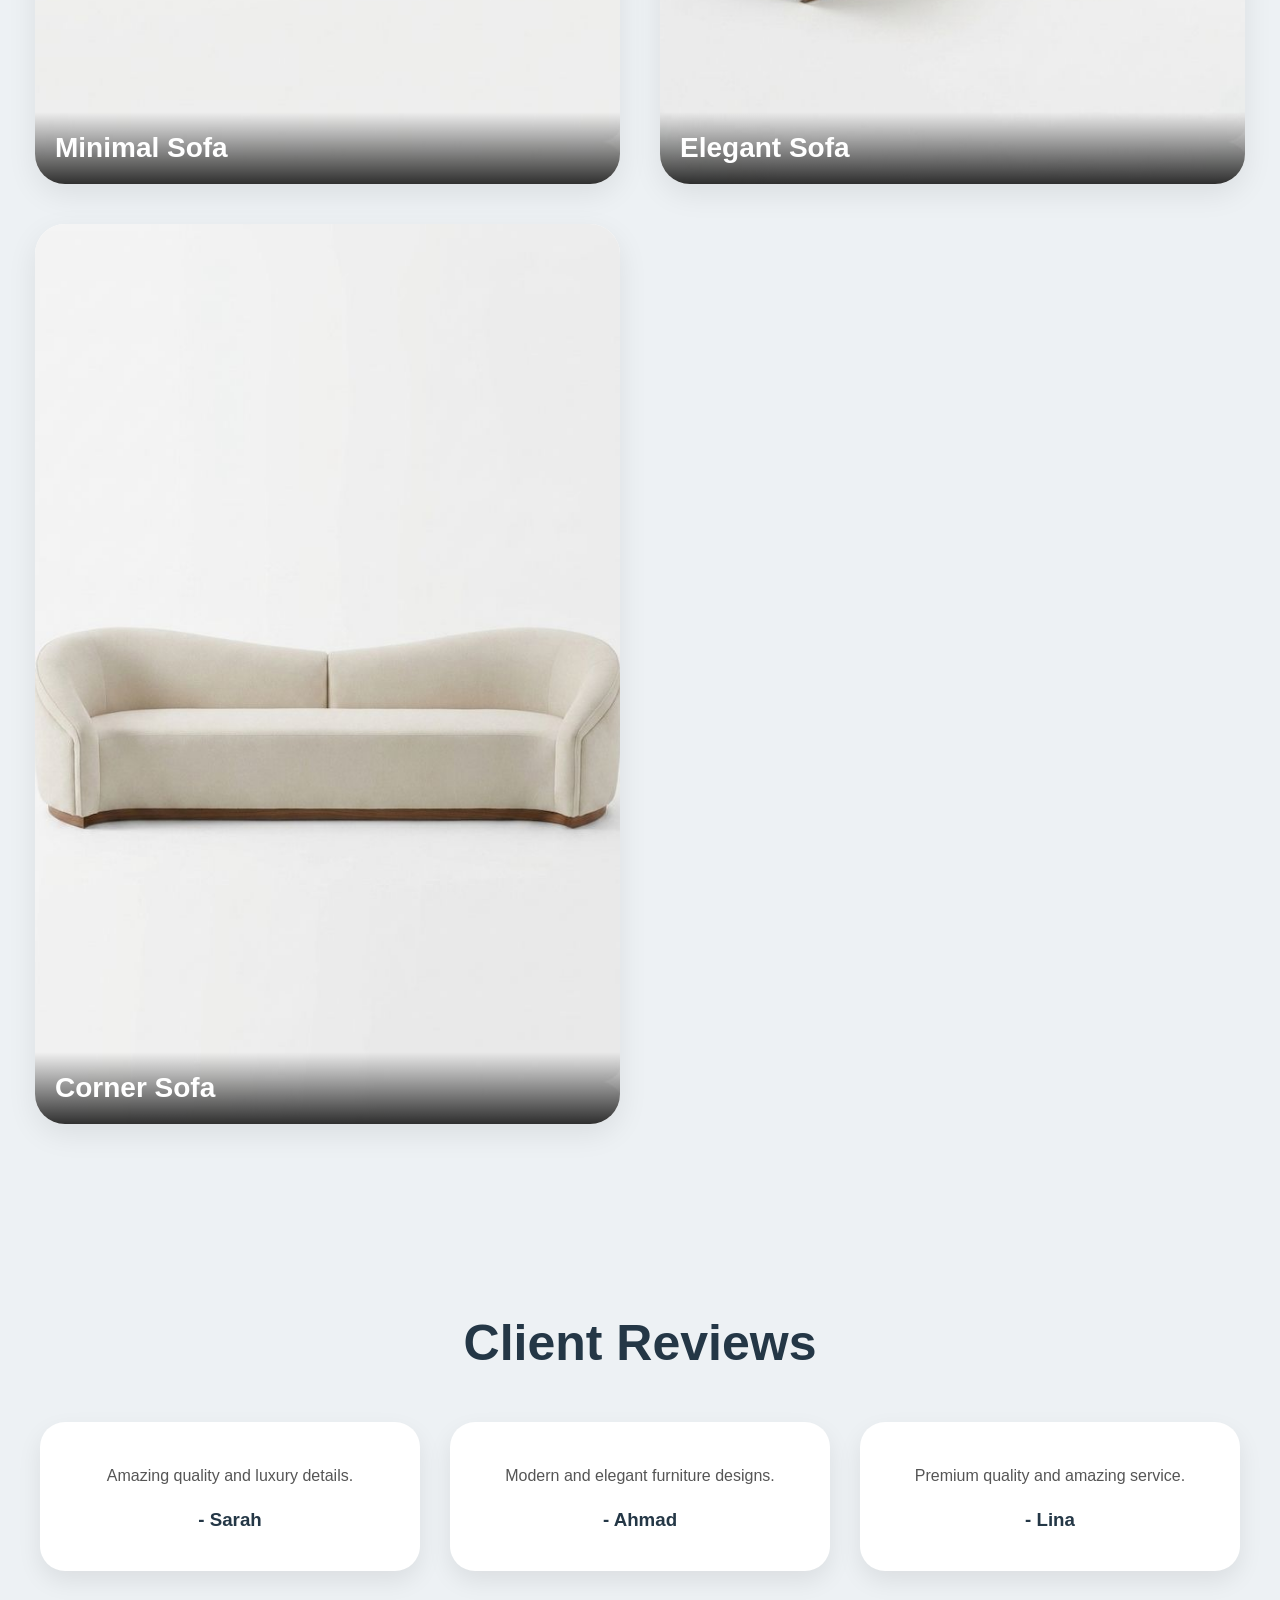
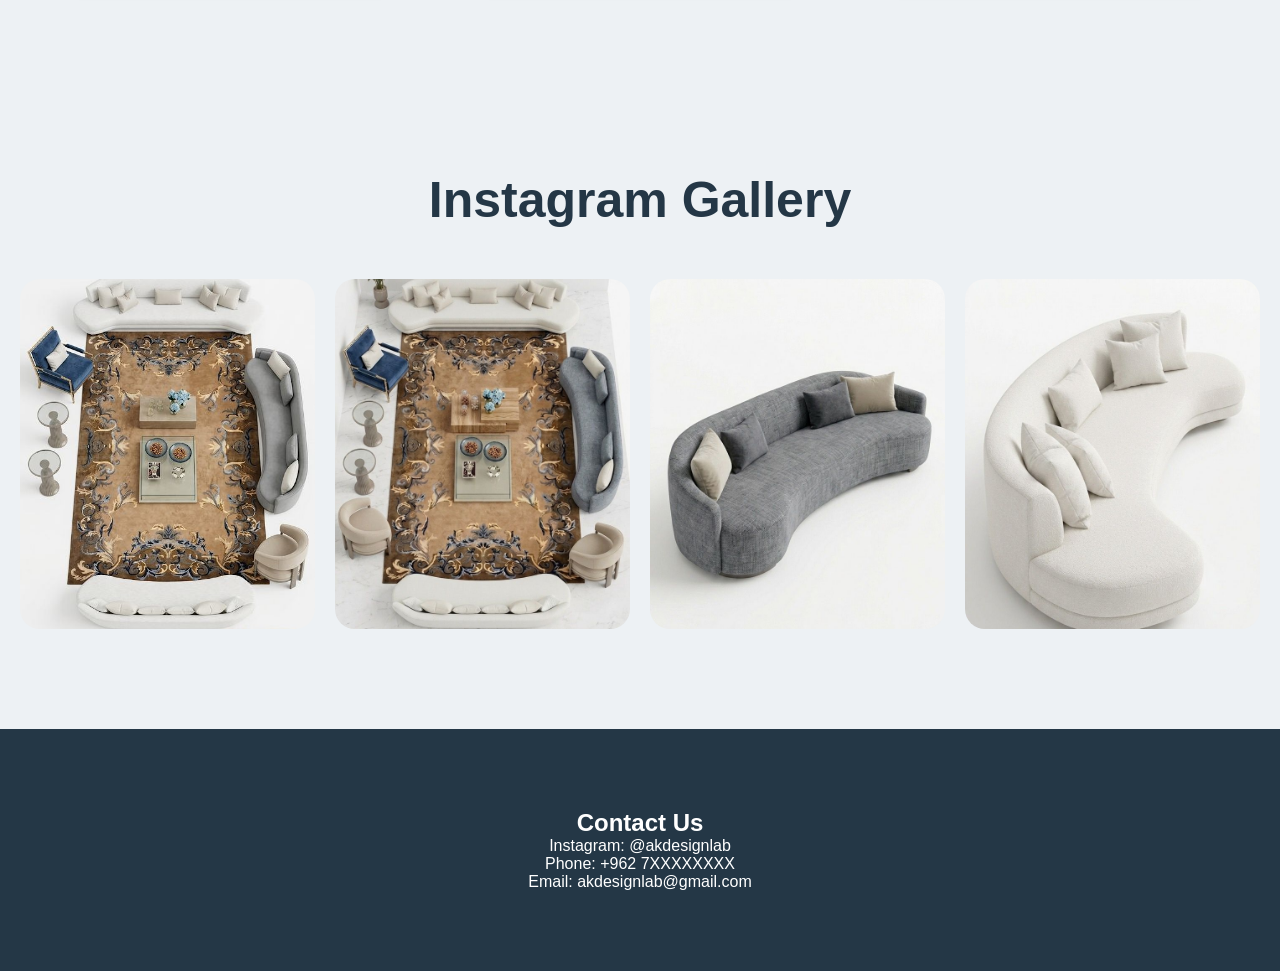
==== commit c207ea59: "remove cursor" ====
--- a/index.html
+++ b/index.html
@@ -22,9 +22,7 @@
 
 
 
-  <!-- CURSOR -->
-
-  <div class="cursor"></div>
+  
 
 
 
--- a/style.css
+++ b/style.css
@@ -22,7 +22,6 @@
   background: #121821;
 }
 
-.dark .card,
 .dark .review,
 .dark #searchInput,
 .dark .chat-box{
@@ -30,6 +29,11 @@
   color: white;
 }
 
+
+
+.dark .card{
+  background: white;
+}
 .dark .title,
 .dark .instagram h1,
 .dark .testimonials h1{
@@ -283,7 +287,7 @@
 
 .card{
   position: relative;
-  background: #f5f5f5;
+  background: white;
   border-radius: 30px;
   overflow: hidden;
   transition: 0.4s;
@@ -300,14 +304,12 @@
 
 .card img{
   width: 100%;
-  height: 700px;
-  object-fit: contain;
-  background: #f5f5f5;
-  padding: 25px;
+  height: 900px;
+  object-fit:cover ;
+  background: white;
   display: block;
-  transition: 0.4s;
-}
-
+  mix-blend-mode: multiply;
+}
 .card:hover img{
   transform: scale(1.03);
 }
@@ -319,7 +321,7 @@
   position: absolute;
   bottom: 0;
   width: 100%;
-  padding: 35px;
+  padding: 20px;
 
   background:
   linear-gradient(transparent,
@@ -610,4 +612,215 @@
     width: 100%;
   }
 
+}
+.dark .review p,
+.dark .review h3{
+  color: white;
+}
+/* MOBILE VERSION */
+
+@media(max-width:768px){
+
+  body{
+    overflow-x: hidden;
+  }
+
+
+
+  header{
+    flex-direction: column;
+    justify-content: center;
+    align-items: center;
+    height: auto;
+    padding: 20px 10px;
+  }
+
+
+
+  .logo img{
+    width: 90px;
+    margin-bottom: 15px;
+  }
+
+
+
+  nav{
+    width: 100%;
+    justify-content: center;
+    flex-wrap: wrap;
+    gap: 15px;
+  }
+
+
+
+  nav a{
+    font-size: 15px;
+  }
+
+
+
+  .hero{
+    height: auto;
+    padding: 40px 15px;
+  }
+
+
+
+  .overlay h1{
+    font-size: 38px;
+    line-height: 1.2;
+  }
+
+
+
+  .overlay p{
+    font-size: 16px;
+    margin-top: 10px;
+  }
+
+
+
+  .hero-btn{
+    padding: 12px 24px;
+    font-size: 14px;
+    margin-top: 20px;
+  }
+
+
+
+  .search-section{
+    padding: 30px 15px 15px;
+  }
+
+
+
+  #searchInput{
+    width: 100%;
+    font-size: 15px;
+  }
+
+
+
+  .categories{
+    gap: 10px;
+    padding: 15px;
+  }
+
+
+
+  .category-btn{
+    padding: 10px 18px;
+    font-size: 13px;
+  }
+
+
+
+  .title{
+    font-size: 36px;
+    margin: 40px 0;
+  }
+
+
+
+  .products{
+    grid-template-columns: 1fr;
+    gap: 20px;
+    padding: 15px;
+  }
+
+
+
+  .card{
+    border-radius: 20px;
+  }
+
+
+
+  .card img{
+    width: 100%;
+    height: 300px;
+    object-fit: cover;
+    background: white;
+    display: block;
+  }
+
+
+
+  .card-overlay{
+    padding: 20px;
+  }
+
+
+
+  .card-overlay h2{
+    font-size: 22px;
+  }
+
+
+
+  .review-container{
+    grid-template-columns: 1fr;
+    gap: 20px;
+  }
+
+
+
+  .review{
+    padding: 25px;
+  }
+
+
+
+  .instagram-grid{
+    grid-template-columns: 1fr;
+  }
+
+
+
+  .instagram-grid img{
+    height: 250px;
+  }
+
+
+
+  .social-menu{
+    left: 10px;
+    gap: 10px;
+  }
+
+
+
+  .social-menu a{
+    width: 42px;
+    height: 42px;
+    font-size: 17px;
+  }
+
+
+
+  #darkModeBtn{
+    width: 48px;
+    height: 48px;
+    font-size: 18px;
+    left: 10px;
+    bottom: 10px;
+  }
+
+
+
+  #langBtn{
+    top: 95px;
+    left: 10px;
+    padding: 9px 14px;
+    font-size: 12px;
+  }
+
+
+
+  .chat-box{
+    width: 92%;
+    right: 4%;
+    bottom: 80px;
+  }
+
 }
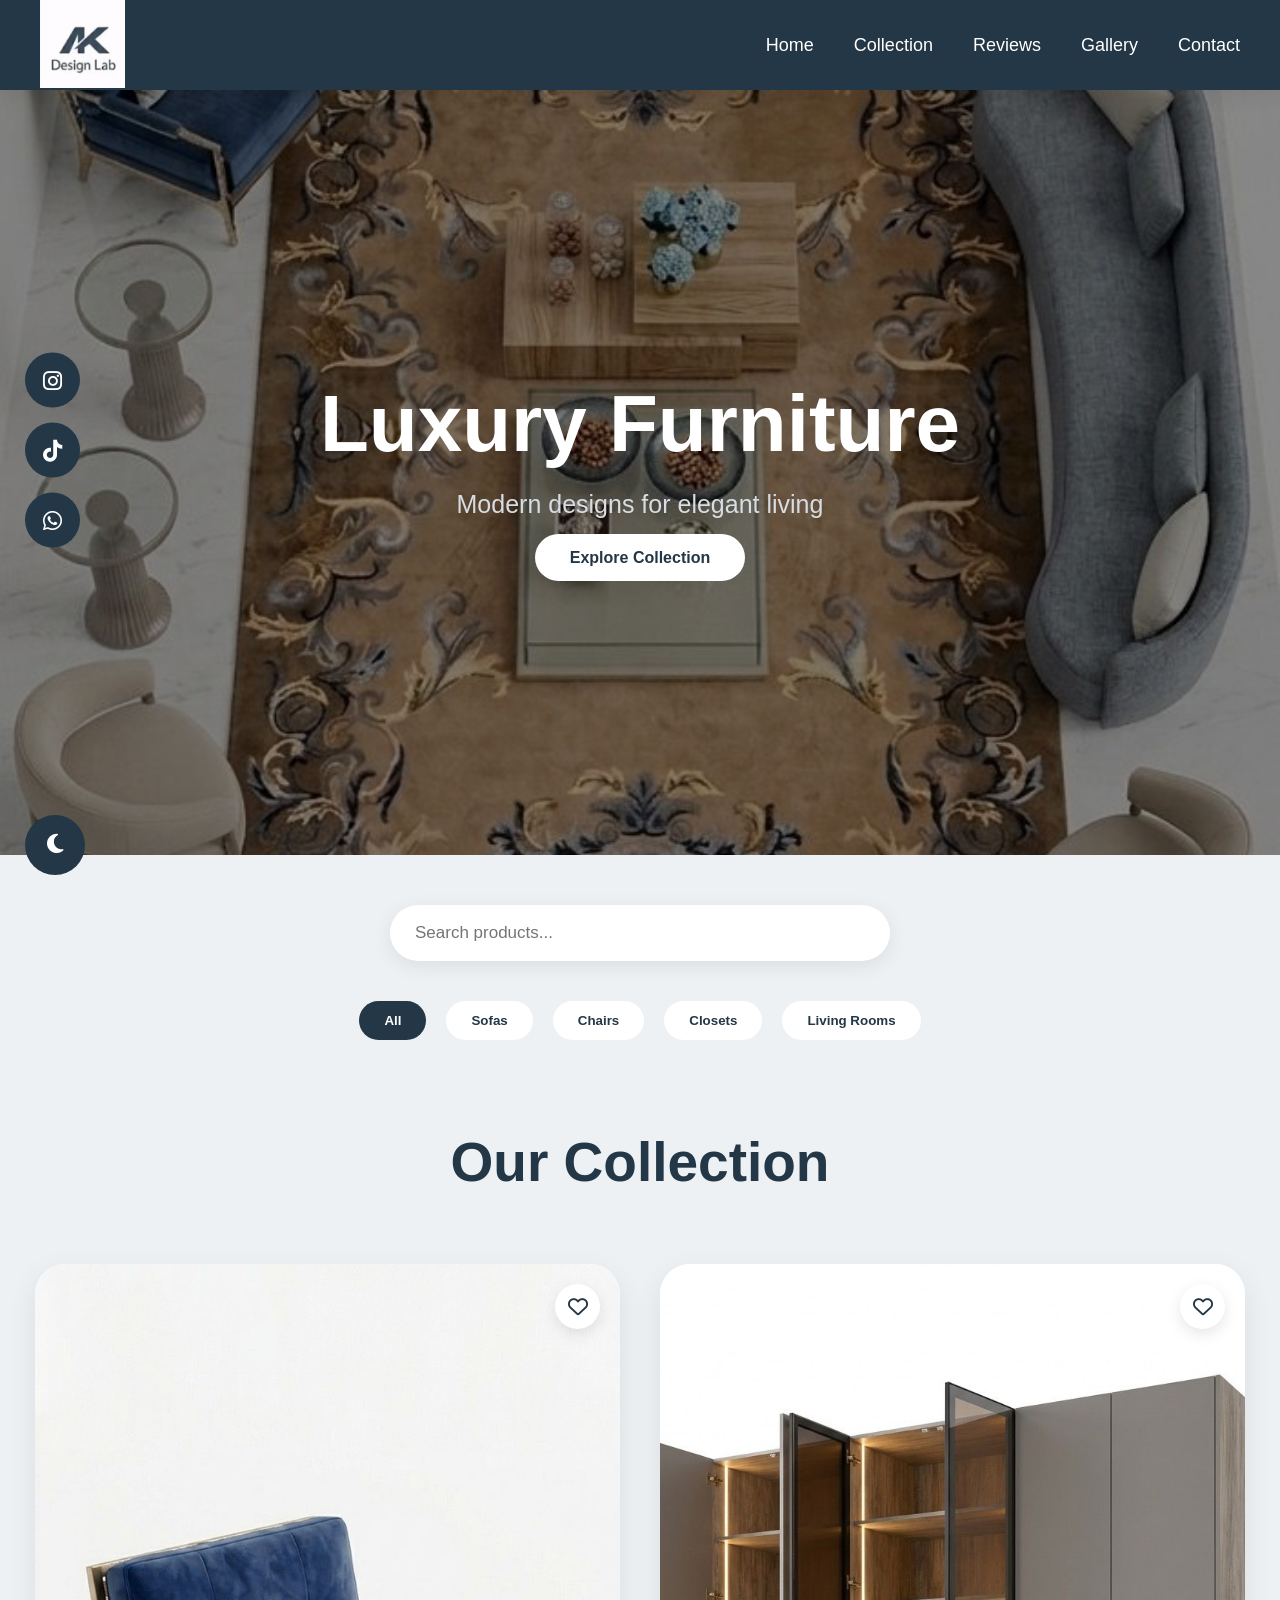
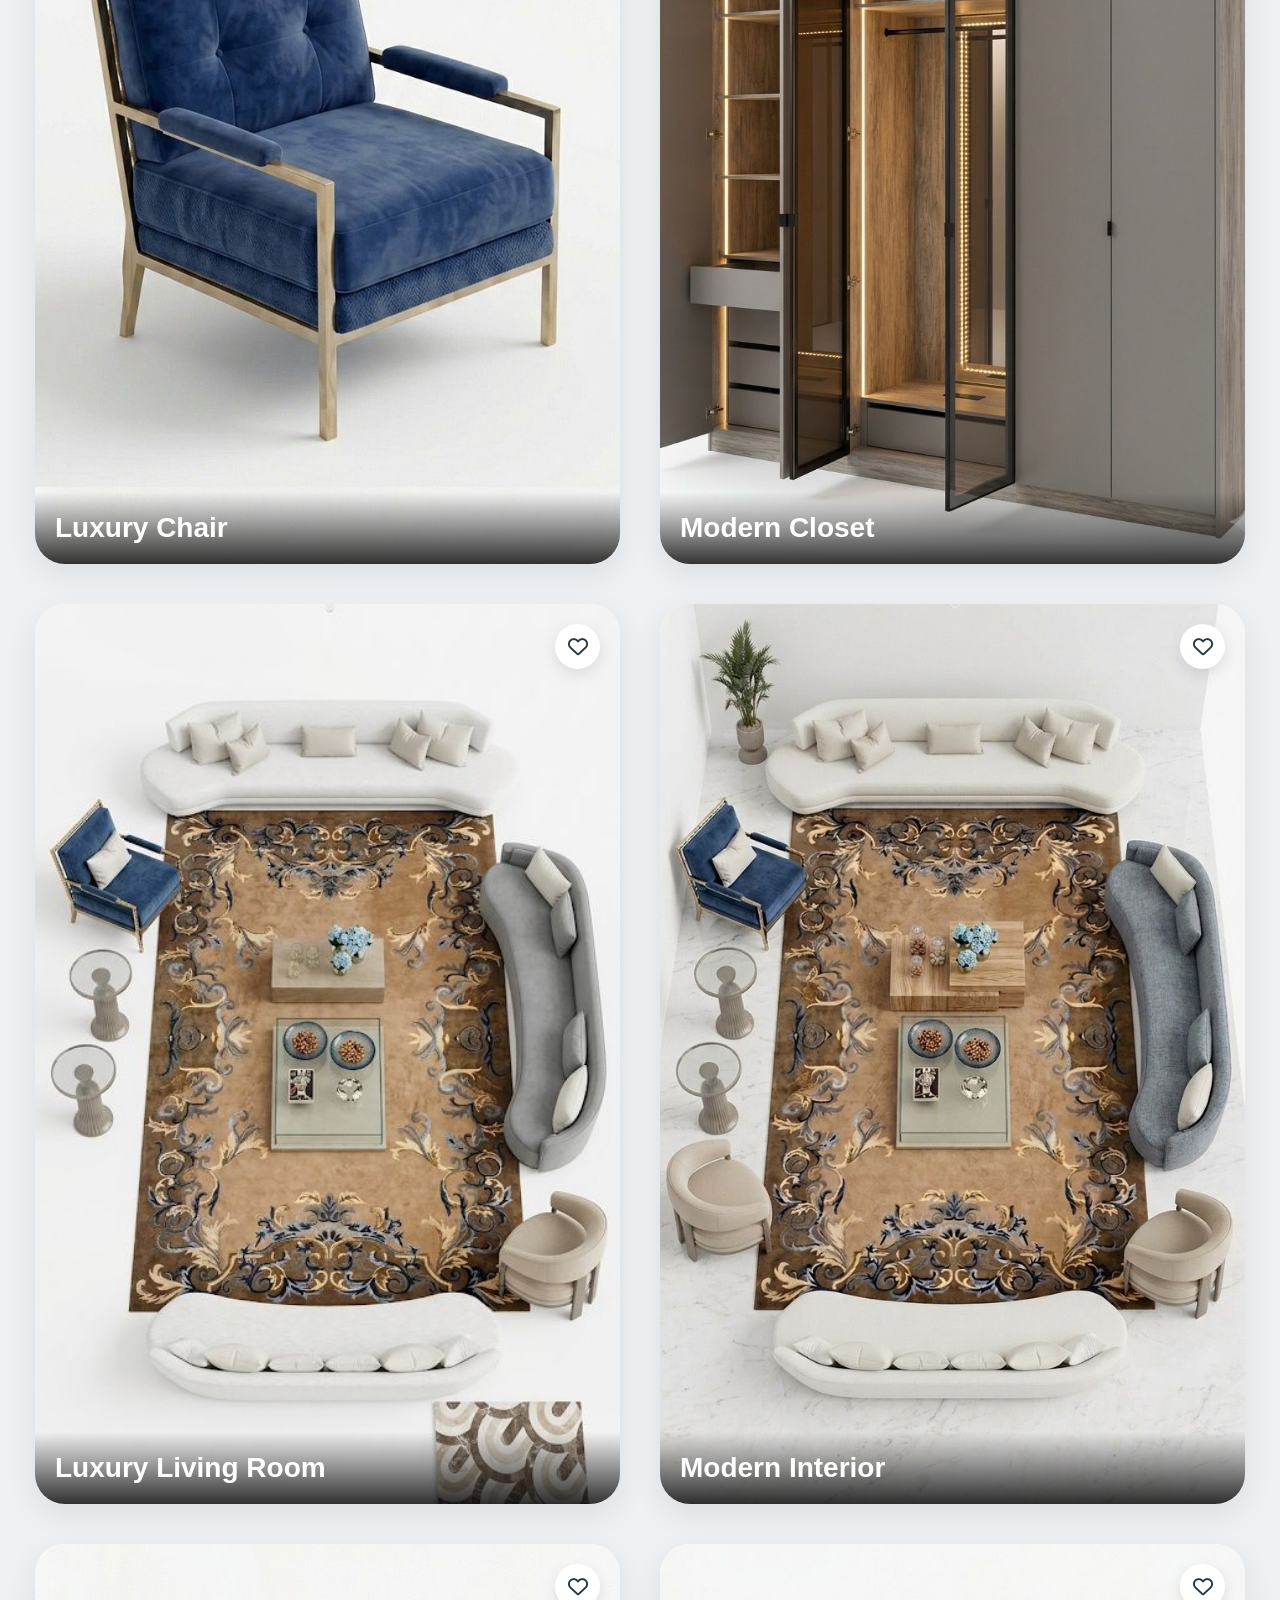
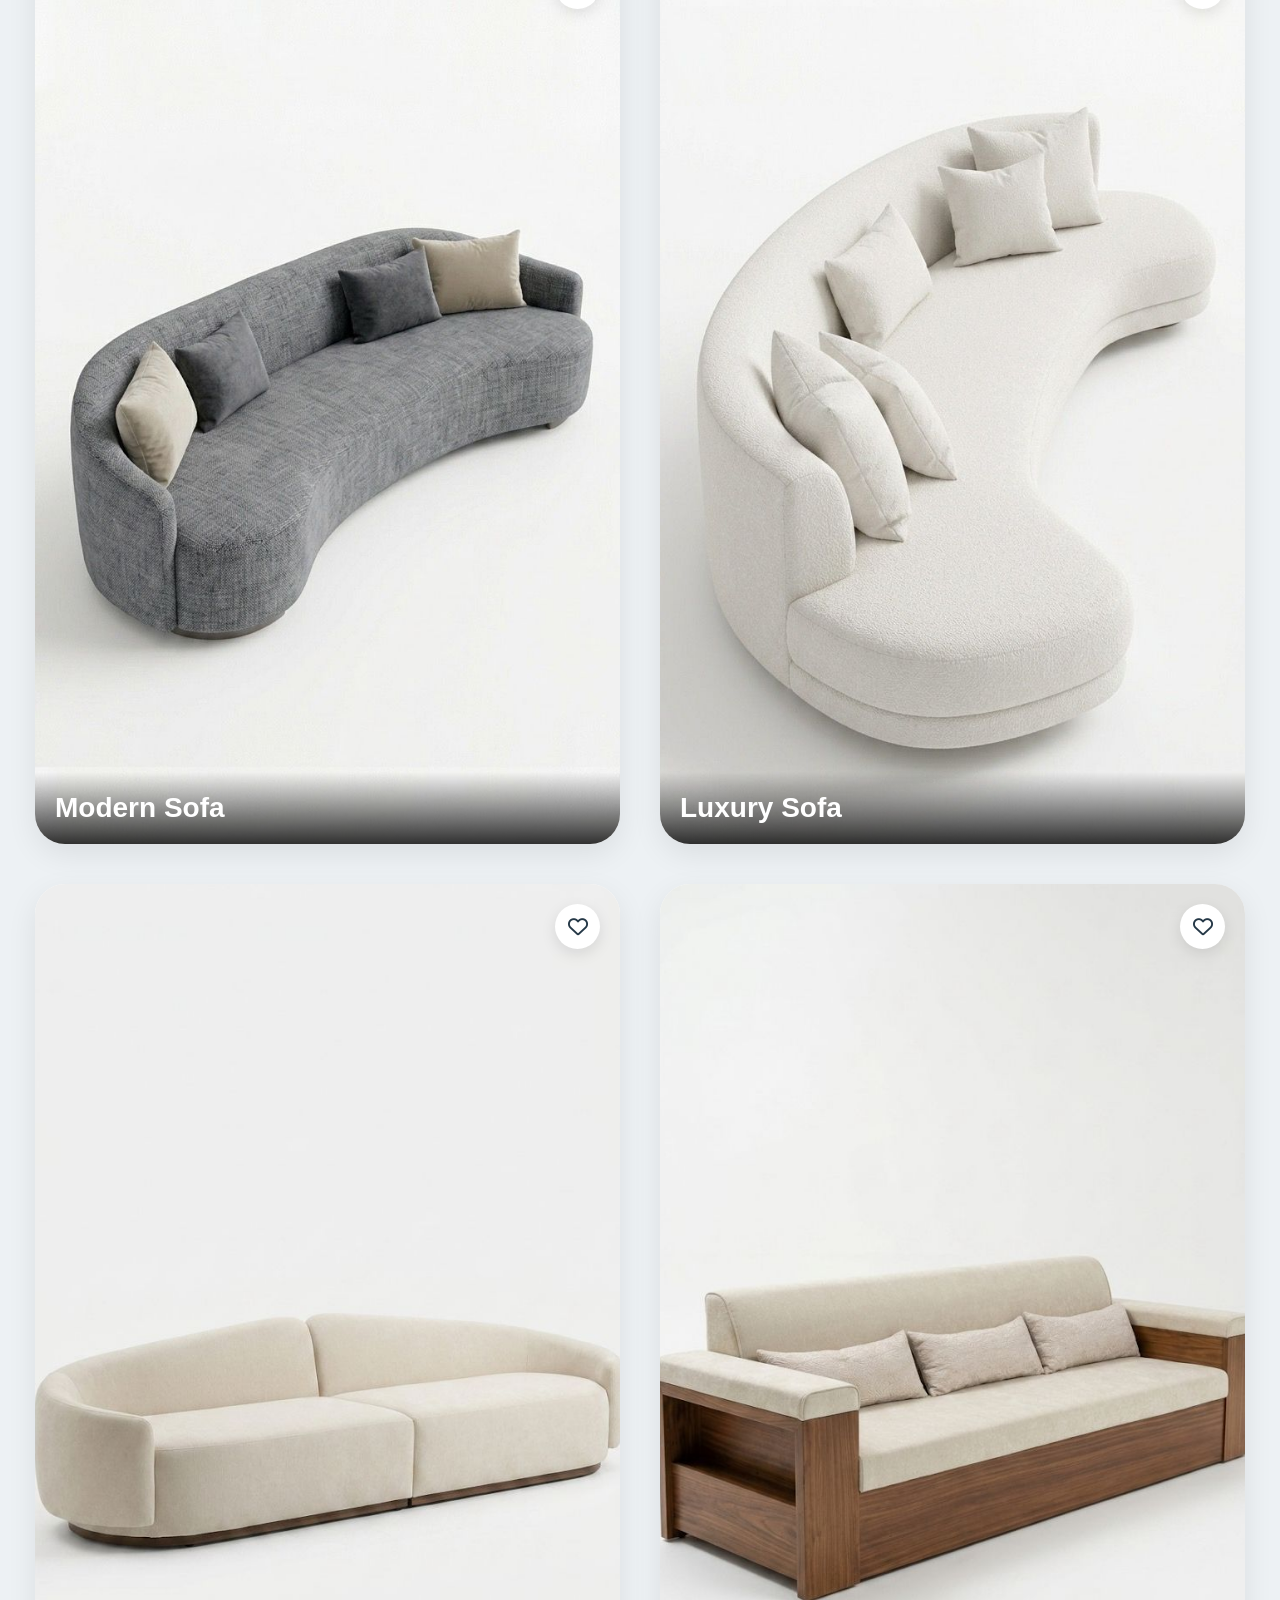
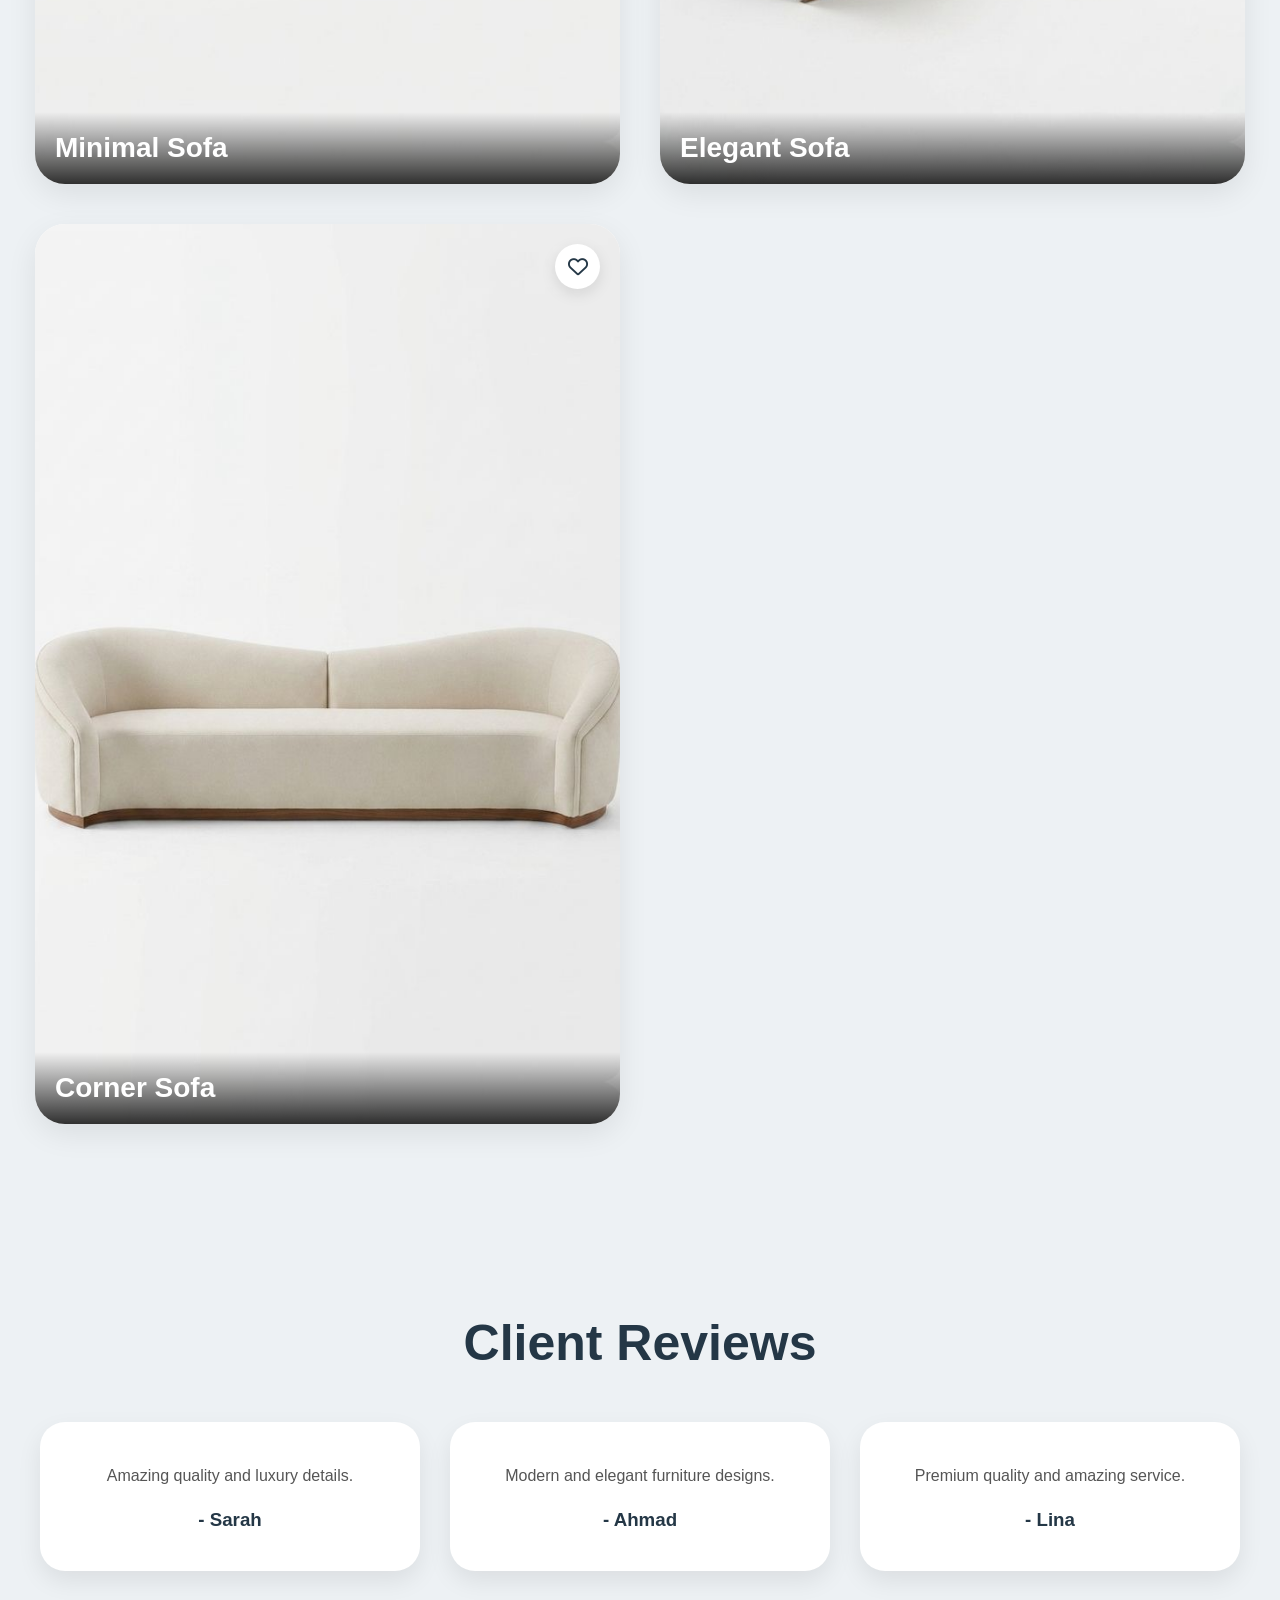
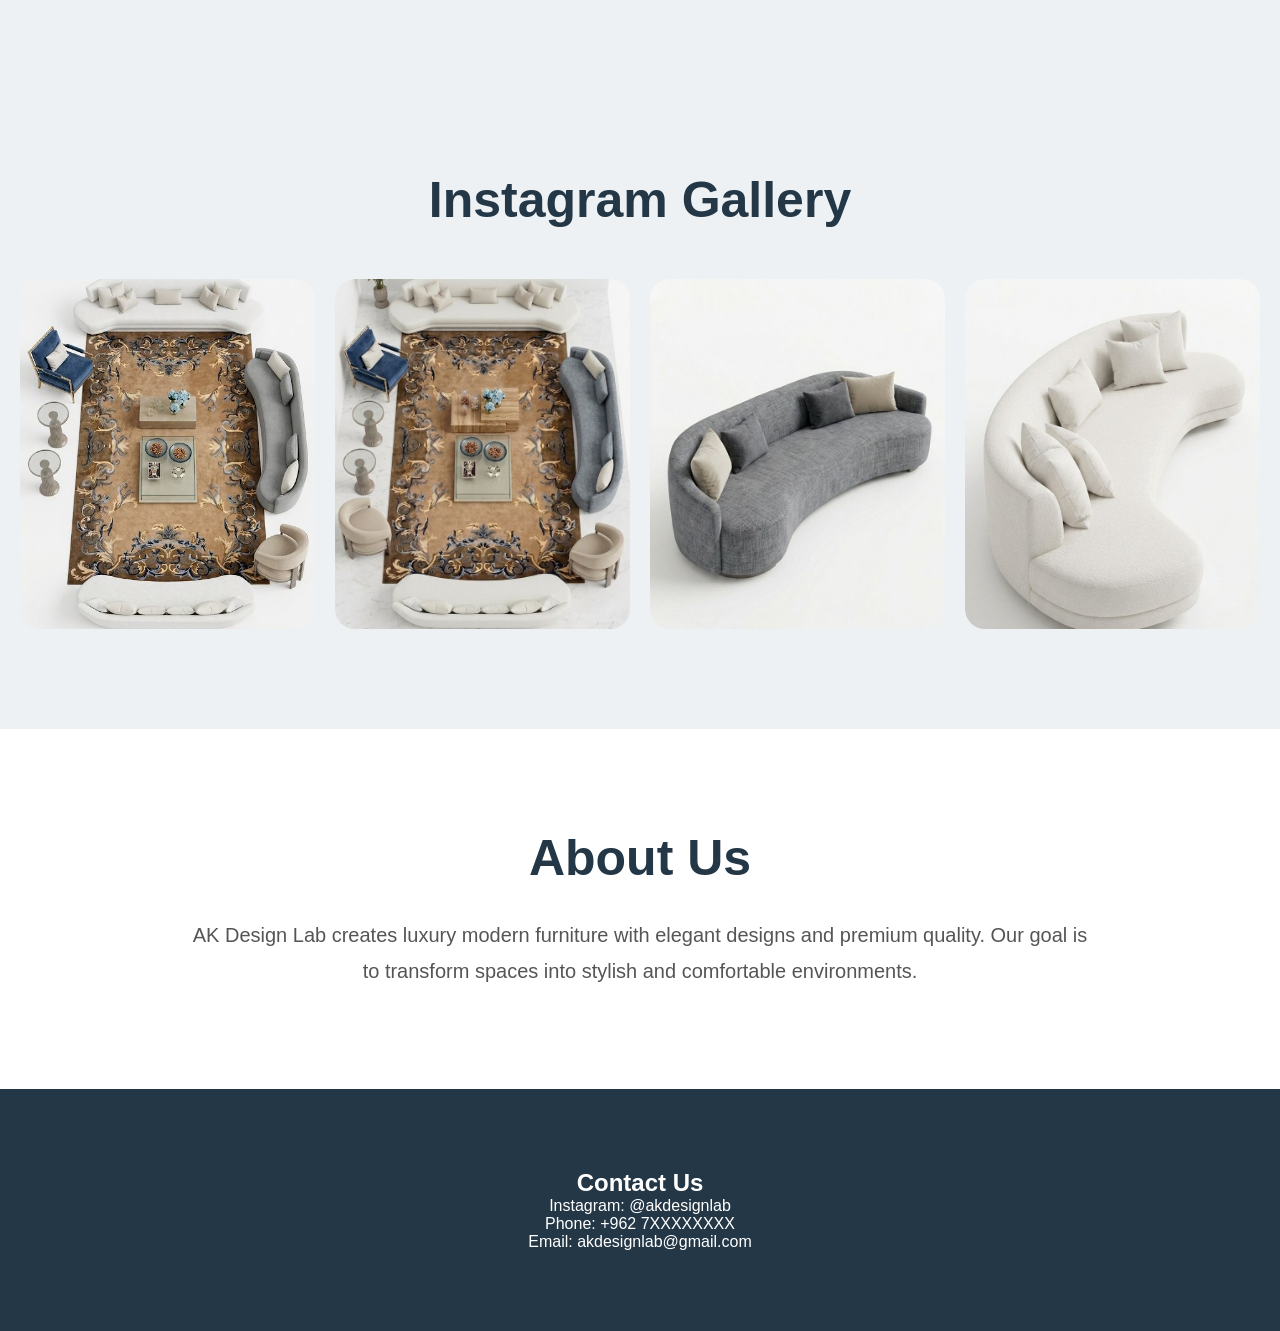
==== commit 02319461: "favorite" ====
--- a/index.html
+++ b/index.html
@@ -278,158 +278,211 @@
 
 
 
-  <!-- PRODUCTS -->
-
-  <div class="products">
-
-
-
-    <div class="card reveal"
-    data-name="chair"
-    data-category="chair">
-
-      <img src="images/chair.jpeg">
-
-      <div class="card-overlay">
-
-        <h2>Luxury Chair</h2>
-
-      </div>
-
-    </div>
-
-
-
-    <div class="card reveal"
-    data-name="closet"
-    data-category="closet">
-
-      <img src="images/closet.jpeg">
-
-      <div class="card-overlay">
-
-        <h2>Modern Closet</h2>
-
-      </div>
-
-    </div>
-
-
-
-    <div class="card reveal"
-    data-name="living room"
-    data-category="living">
-
-      <img src="images/room.jpeg">
-
-      <div class="card-overlay">
-
-        <h2>Luxury Living Room</h2>
-
-      </div>
-
-    </div>
-
-
-
-    <div class="card reveal"
-    data-name="interior"
-    data-category="living">
-
-      <img src="images/room2.jpeg">
-
-      <div class="card-overlay">
-
-        <h2>Modern Interior</h2>
-
-      </div>
-
-    </div>
-
-
-
-    <div class="card reveal"
-    data-name="sofa"
-    data-category="sofa">
-
-      <img src="images/sofa1.jpeg">
-
-      <div class="card-overlay">
-
-        <h2>Modern Sofa</h2>
-
-      </div>
-
-    </div>
-
-
-
-    <div class="card reveal"
-    data-name="luxury sofa"
-    data-category="sofa">
-
-      <img src="images/sofa2.jpeg">
-
-      <div class="card-overlay">
-
-        <h2>Luxury Sofa</h2>
-
-      </div>
-
-    </div>
-
-
-
-    <div class="card reveal"
-    data-name="minimal sofa"
-    data-category="sofa">
-
-      <img src="images/sofa3.jpeg">
-
-      <div class="card-overlay">
-
-        <h2>Minimal Sofa</h2>
-
-      </div>
-
-    </div>
-
-
-
-    <div class="card reveal"
-    data-name="elegant sofa"
-    data-category="sofa">
-
-      <img src="images/sofa4.jpeg">
-
-      <div class="card-overlay">
-
-        <h2>Elegant Sofa</h2>
-
-      </div>
-
-    </div>
-
-
-
-    <div class="card reveal"
-    data-name="corner sofa"
-    data-category="sofa">
-
-      <img src="images/sofa5.jpeg">
-
-      <div class="card-overlay">
-
-        <h2>Corner Sofa</h2>
-
-      </div>
-
-    </div>
-
-
-
-  </div>
-
+ <!-- PRODUCTS -->
+
+<div class="products">
+
+
+
+  <div class="card reveal"
+  data-name="chair"
+  data-category="chair">
+
+    <div class="favorite">
+
+      <i class="fa-regular fa-heart"></i>
+
+    </div>
+
+    <img src="images/chair.jpeg">
+
+    <div class="card-overlay">
+
+      <h2>Luxury Chair</h2>
+
+    </div>
+
+  </div>
+
+
+
+  <div class="card reveal"
+  data-name="closet"
+  data-category="closet">
+
+    <div class="favorite">
+
+      <i class="fa-regular fa-heart"></i>
+
+    </div>
+
+    <img src="images/closet.jpeg">
+
+    <div class="card-overlay">
+
+      <h2>Modern Closet</h2>
+
+    </div>
+
+  </div>
+
+
+
+  <div class="card reveal"
+  data-name="living room"
+  data-category="living">
+
+    <div class="favorite">
+
+      <i class="fa-regular fa-heart"></i>
+
+    </div>
+
+    <img src="images/room.jpeg">
+
+    <div class="card-overlay">
+
+      <h2>Luxury Living Room</h2>
+
+    </div>
+
+  </div>
+
+
+
+  <div class="card reveal"
+  data-name="interior"
+  data-category="living">
+
+    <div class="favorite">
+
+      <i class="fa-regular fa-heart"></i>
+
+    </div>
+
+    <img src="images/room2.jpeg">
+
+    <div class="card-overlay">
+
+      <h2>Modern Interior</h2>
+
+    </div>
+
+  </div>
+
+
+
+  <div class="card reveal"
+  data-name="sofa"
+  data-category="sofa">
+
+    <div class="favorite">
+
+      <i class="fa-regular fa-heart"></i>
+
+    </div>
+
+    <img src="images/sofa1.jpeg">
+
+    <div class="card-overlay">
+
+      <h2>Modern Sofa</h2>
+
+    </div>
+
+  </div>
+
+
+
+  <div class="card reveal"
+  data-name="luxury sofa"
+  data-category="sofa">
+
+    <div class="favorite">
+
+      <i class="fa-regular fa-heart"></i>
+
+    </div>
+
+    <img src="images/sofa2.jpeg">
+
+    <div class="card-overlay">
+
+      <h2>Luxury Sofa</h2>
+
+    </div>
+
+  </div>
+
+
+
+  <div class="card reveal"
+  data-name="minimal sofa"
+  data-category="sofa">
+
+    <div class="favorite">
+
+      <i class="fa-regular fa-heart"></i>
+
+    </div>
+
+    <img src="images/sofa3.jpeg">
+
+    <div class="card-overlay">
+
+      <h2>Minimal Sofa</h2>
+
+    </div>
+
+  </div>
+
+
+
+  <div class="card reveal"
+  data-name="elegant sofa"
+  data-category="sofa">
+
+    <div class="favorite">
+
+      <i class="fa-regular fa-heart"></i>
+
+    </div>
+
+    <img src="images/sofa4.jpeg">
+
+    <div class="card-overlay">
+
+      <h2>Elegant Sofa</h2>
+
+    </div>
+
+  </div>
+
+
+
+  <div class="card reveal"
+  data-name="corner sofa"
+  data-category="sofa">
+
+    <div class="favorite">
+
+      <i class="fa-regular fa-heart"></i>
+
+    </div>
+
+    <img src="images/sofa5.jpeg">
+
+    <div class="card-overlay">
+
+      <h2>Corner Sofa</h2>
+
+    </div>
+
+  </div>
+
+
+
+</div>
 
 
   <!-- TESTIMONIALS -->
@@ -511,7 +564,27 @@
   </section>
 
 
-
+<!-- ABOUT -->
+
+<section class="about"
+id="about">
+
+  <div class="about-text">
+
+    <h1>About Us</h1>
+
+    <p>
+
+      AK Design Lab creates luxury modern furniture
+      with elegant designs and premium quality.
+      Our goal is to transform spaces into stylish
+      and comfortable environments.
+
+    </p>
+
+  </div>
+
+</section>
   <!-- CONTACT -->
 
   <section class="contact"
--- a/style.css
+++ b/style.css
@@ -41,19 +41,6 @@
 }
 
 
-
-/* CURSOR */
-
-.cursor{
-  width: 20px;
-  height: 20px;
-  border: 2px solid #243746;
-  border-radius: 50%;
-  position: fixed;
-  pointer-events: none;
-  transform: translate(-50%,-50%);
-  z-index: 99999;
-}
 
 
 
@@ -823,4 +810,50 @@
     bottom: 80px;
   }
 
+}
+/* ABOUT */
+
+.about{
+  padding: 100px 20px;
+  background: white;
+  text-align: center;
+}
+
+.about h1{
+  font-size: 50px;
+  color: #243746;
+  margin-bottom: 30px;
+}
+
+.about p{
+  max-width: 900px;
+  margin: auto;
+  font-size: 20px;
+  line-height: 1.8;
+  color: #555;
+}
+
+
+
+/* FAVORITE */
+
+.favorite{
+  position: absolute;
+  top: 20px;
+  right: 20px;
+  width: 45px;
+  height: 45px;
+  background: white;
+  border-radius: 50%;
+  display: flex;
+  justify-content: center;
+  align-items: center;
+  cursor: pointer;
+  z-index: 10;
+  box-shadow: 0 5px 15px rgba(0,0,0,0.1);
+}
+
+.favorite i{
+  font-size: 20px;
+  color: #243746;
 }
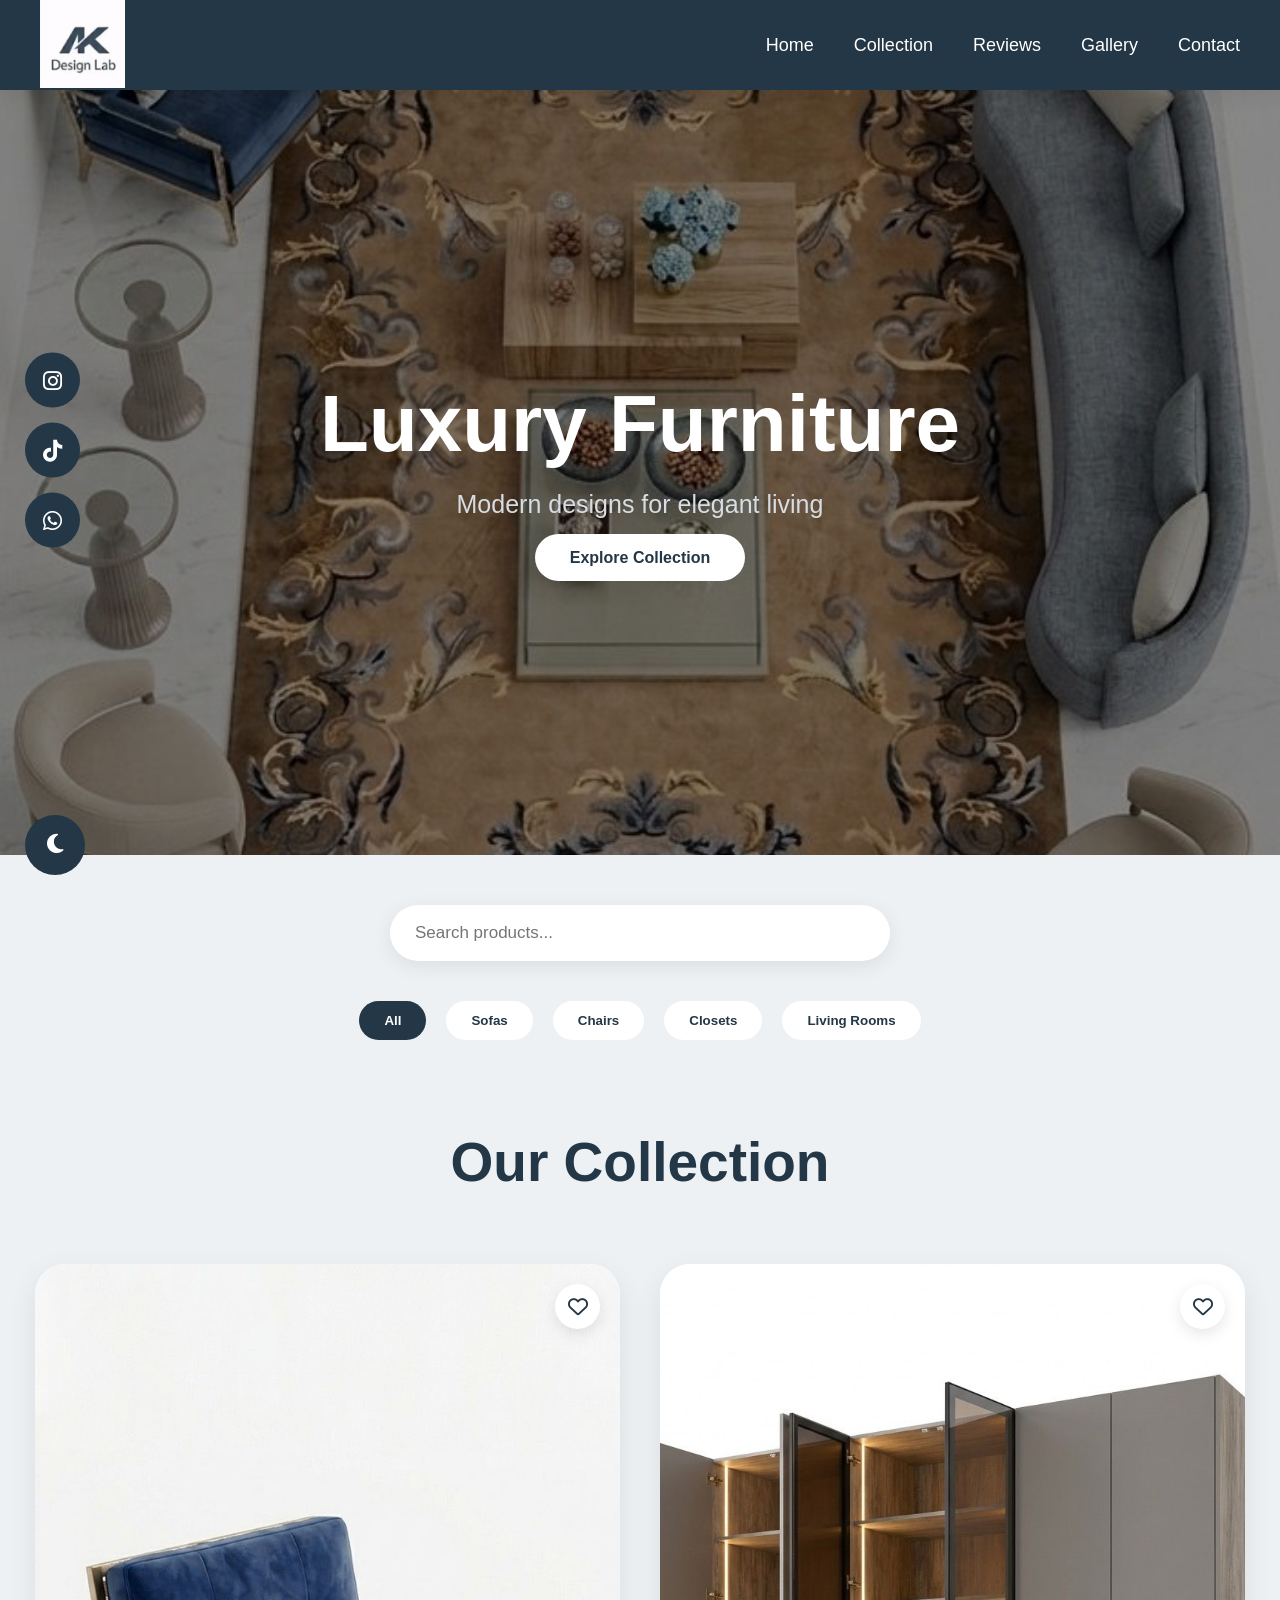
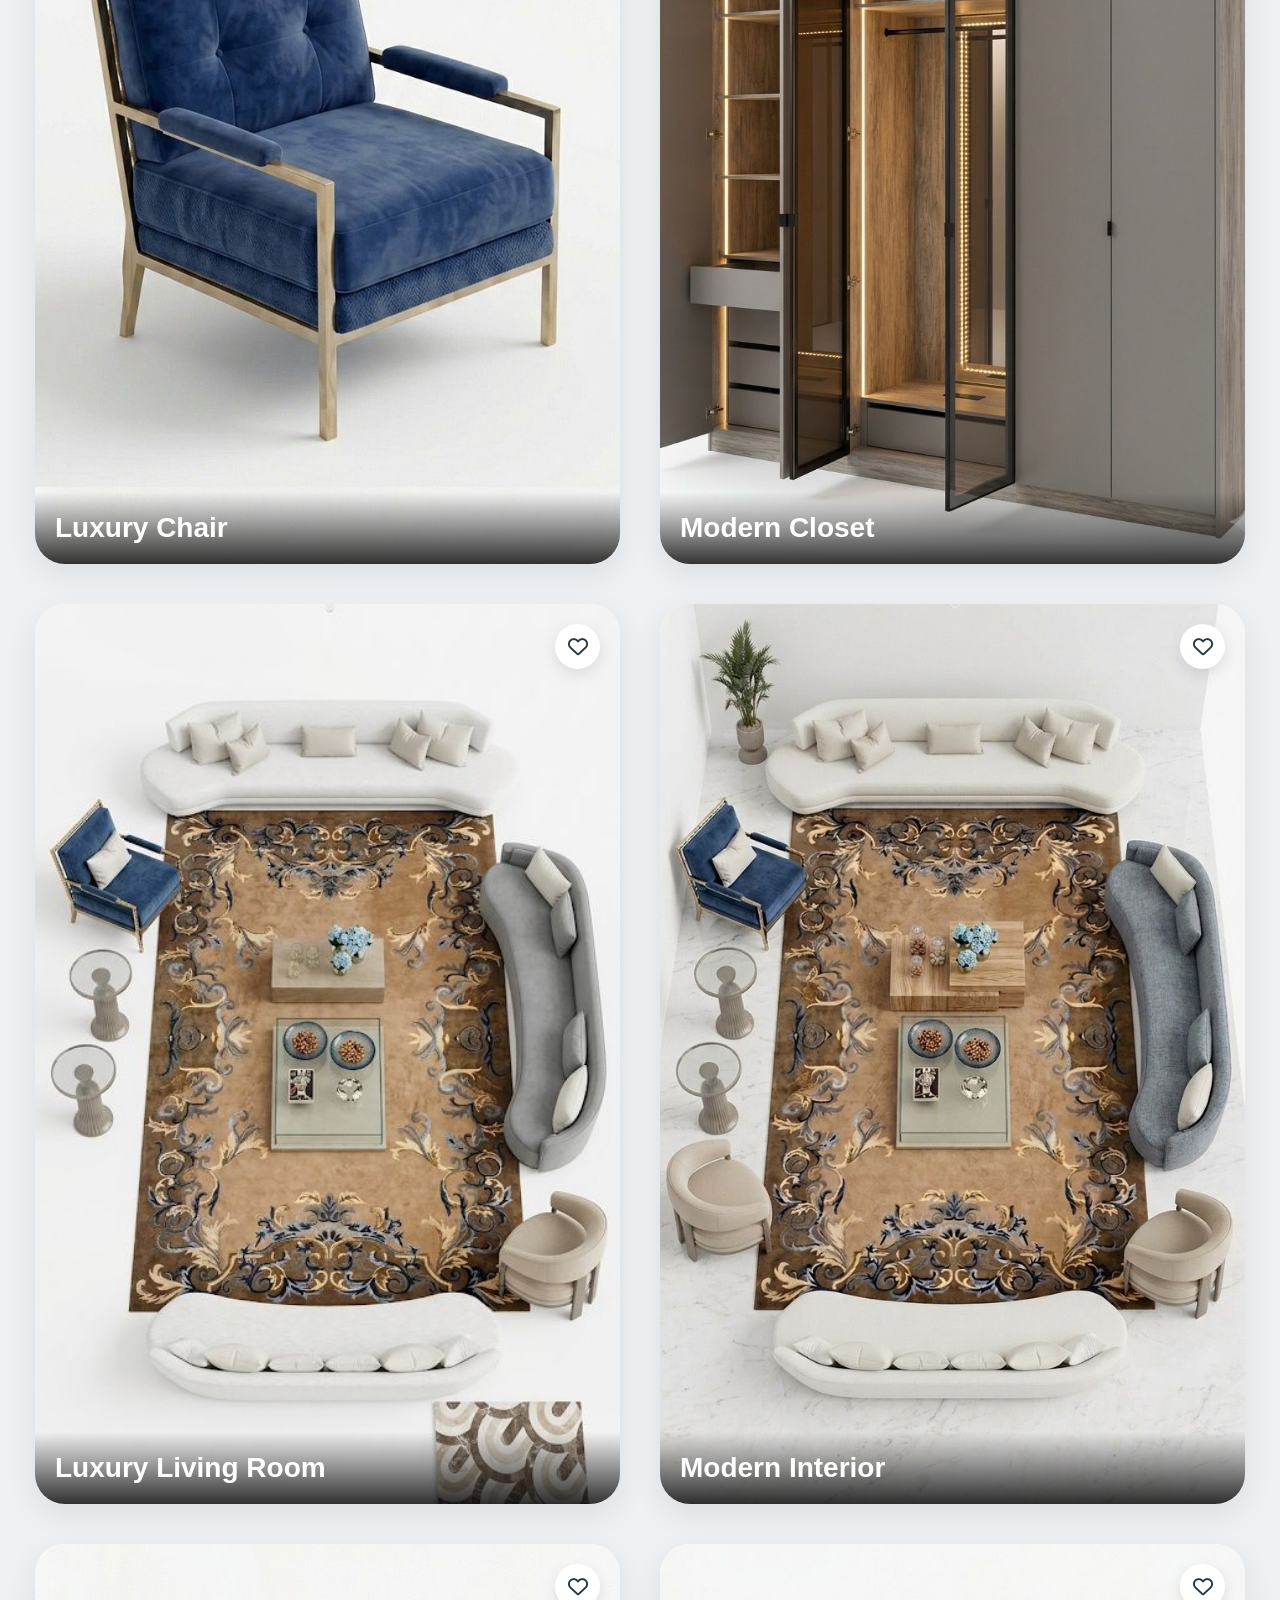
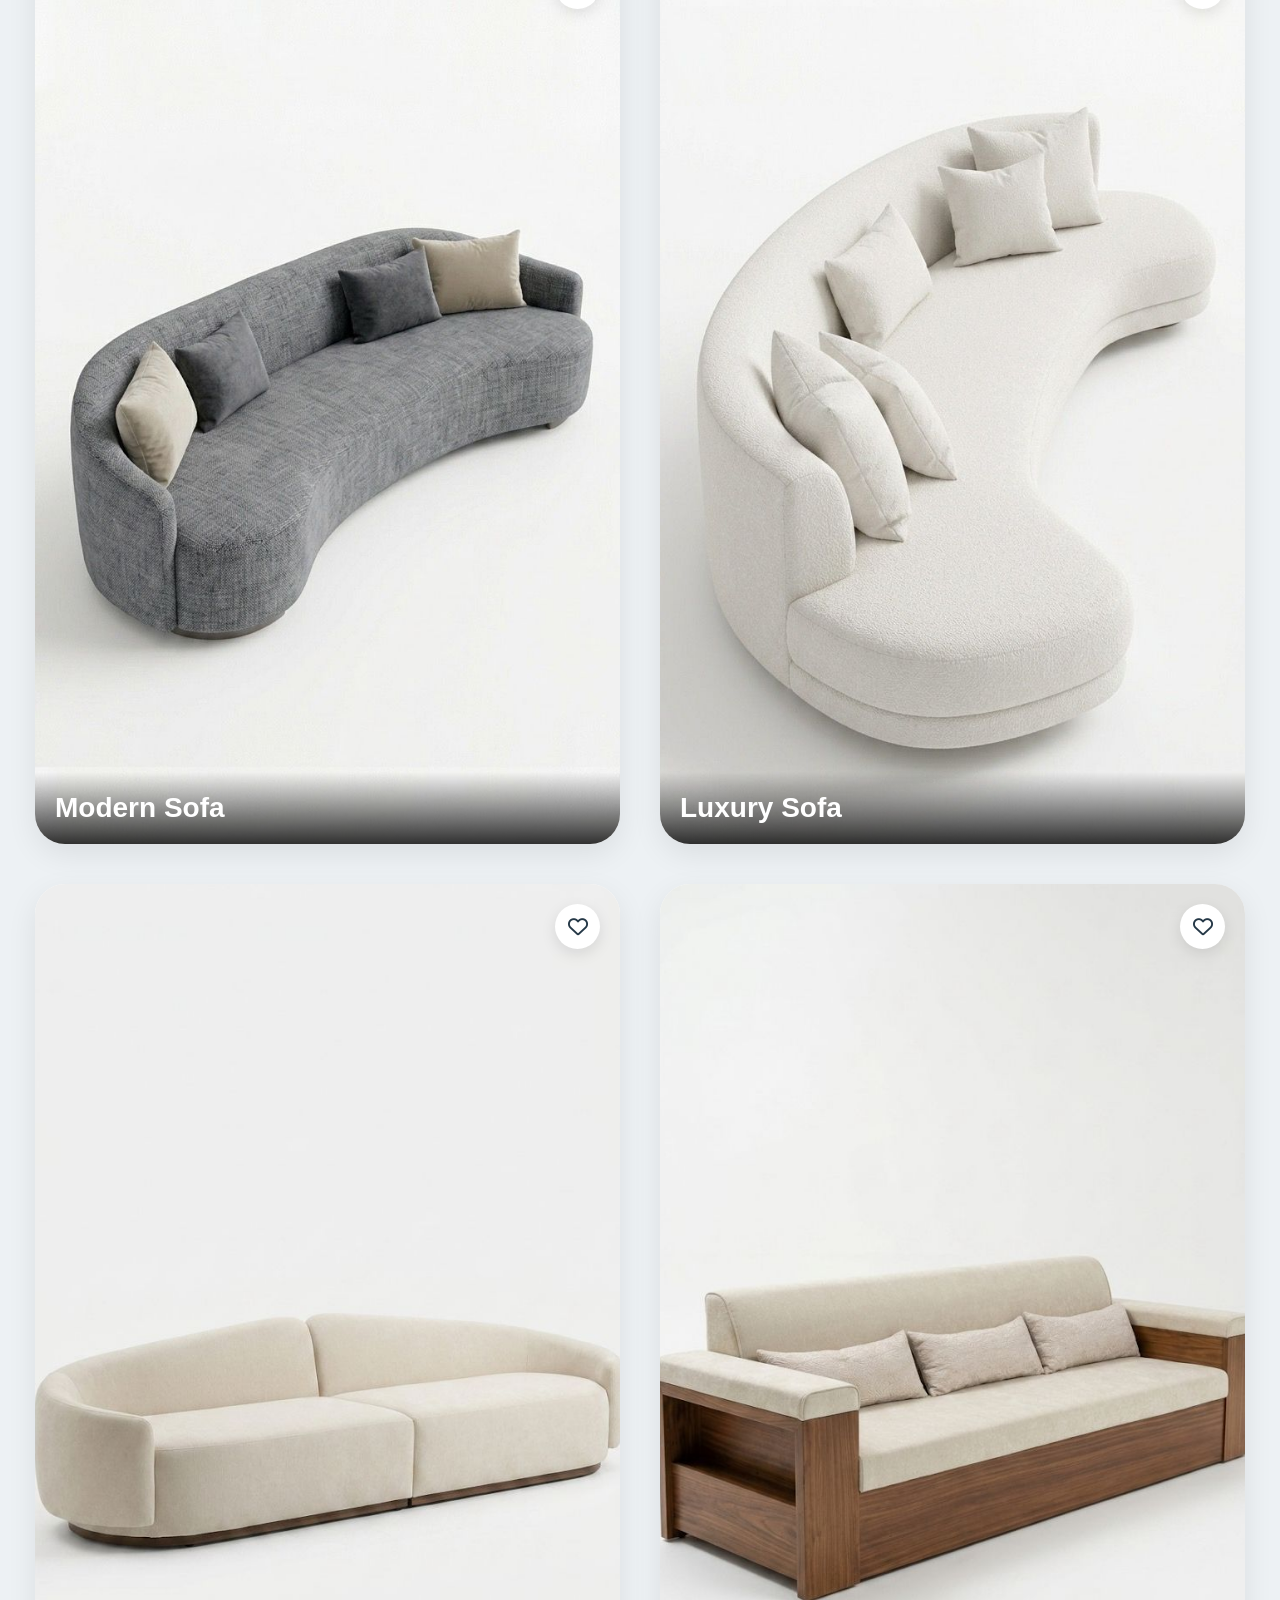
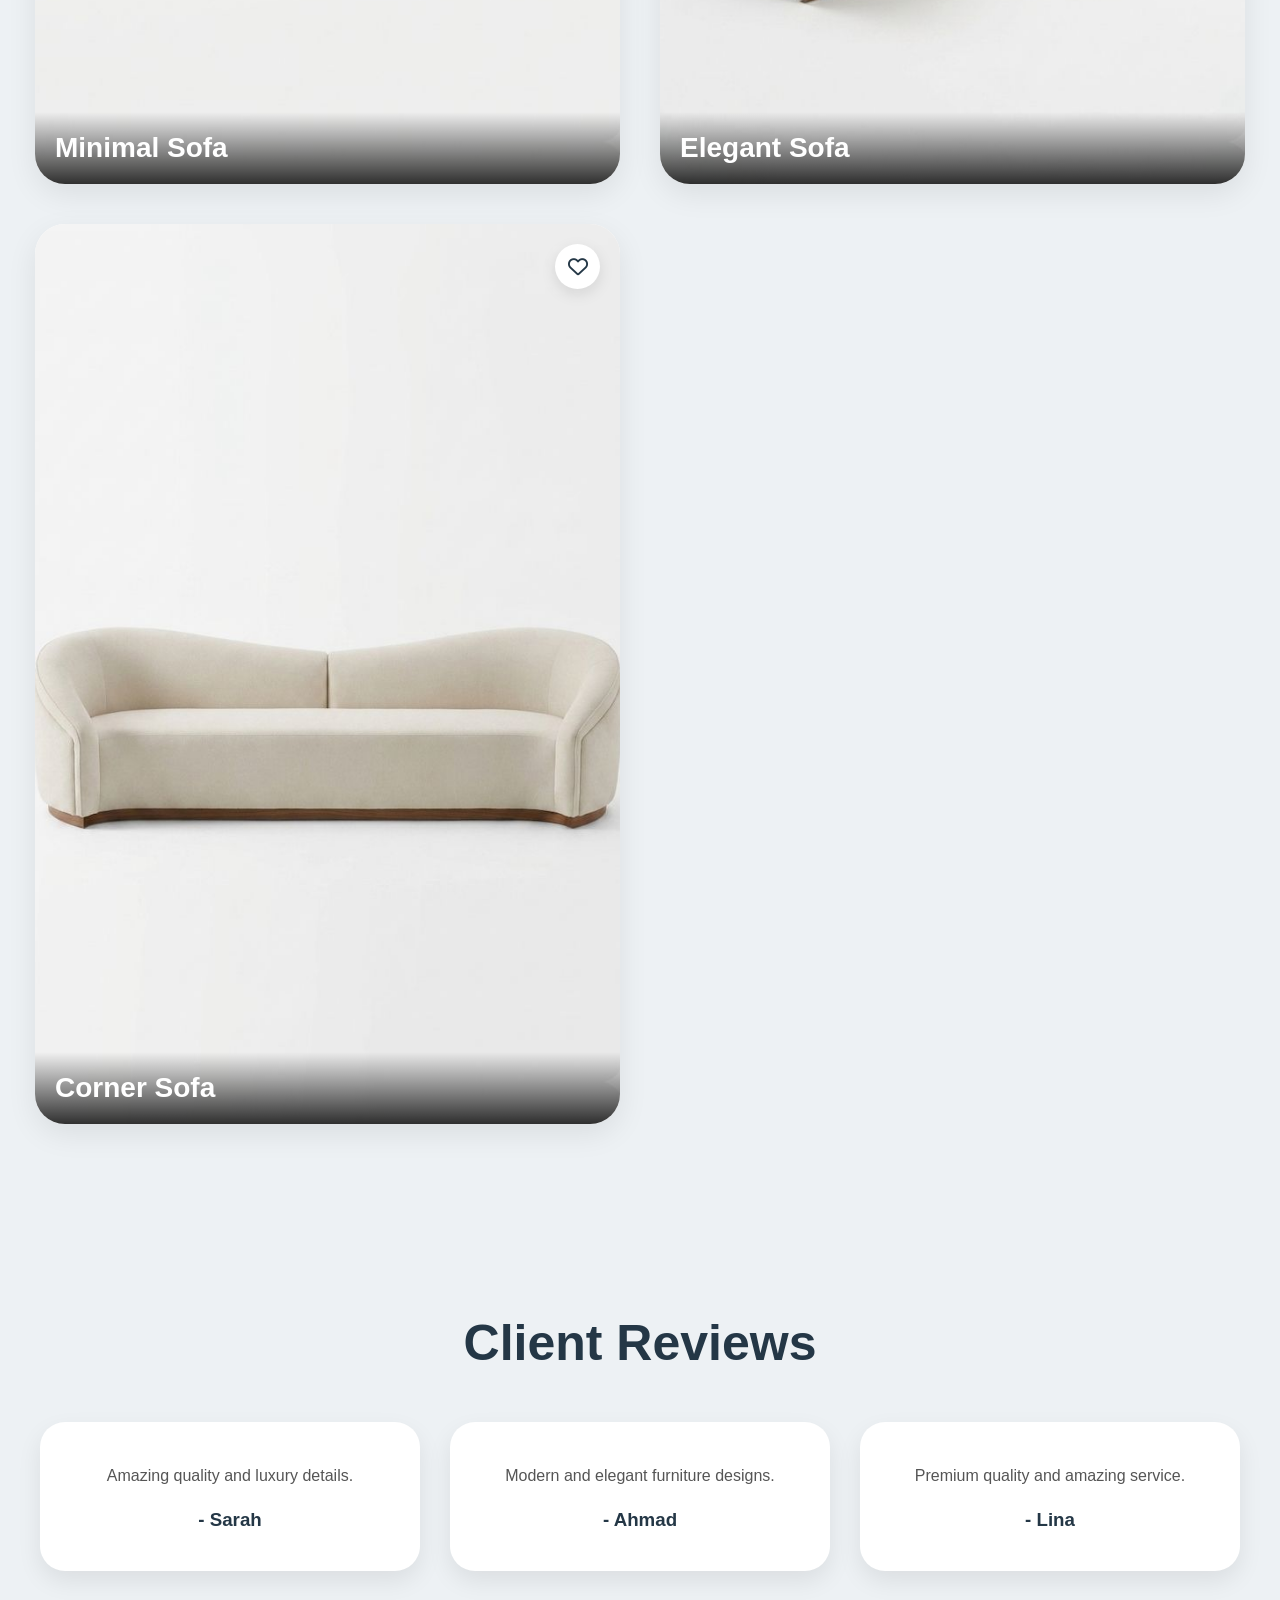
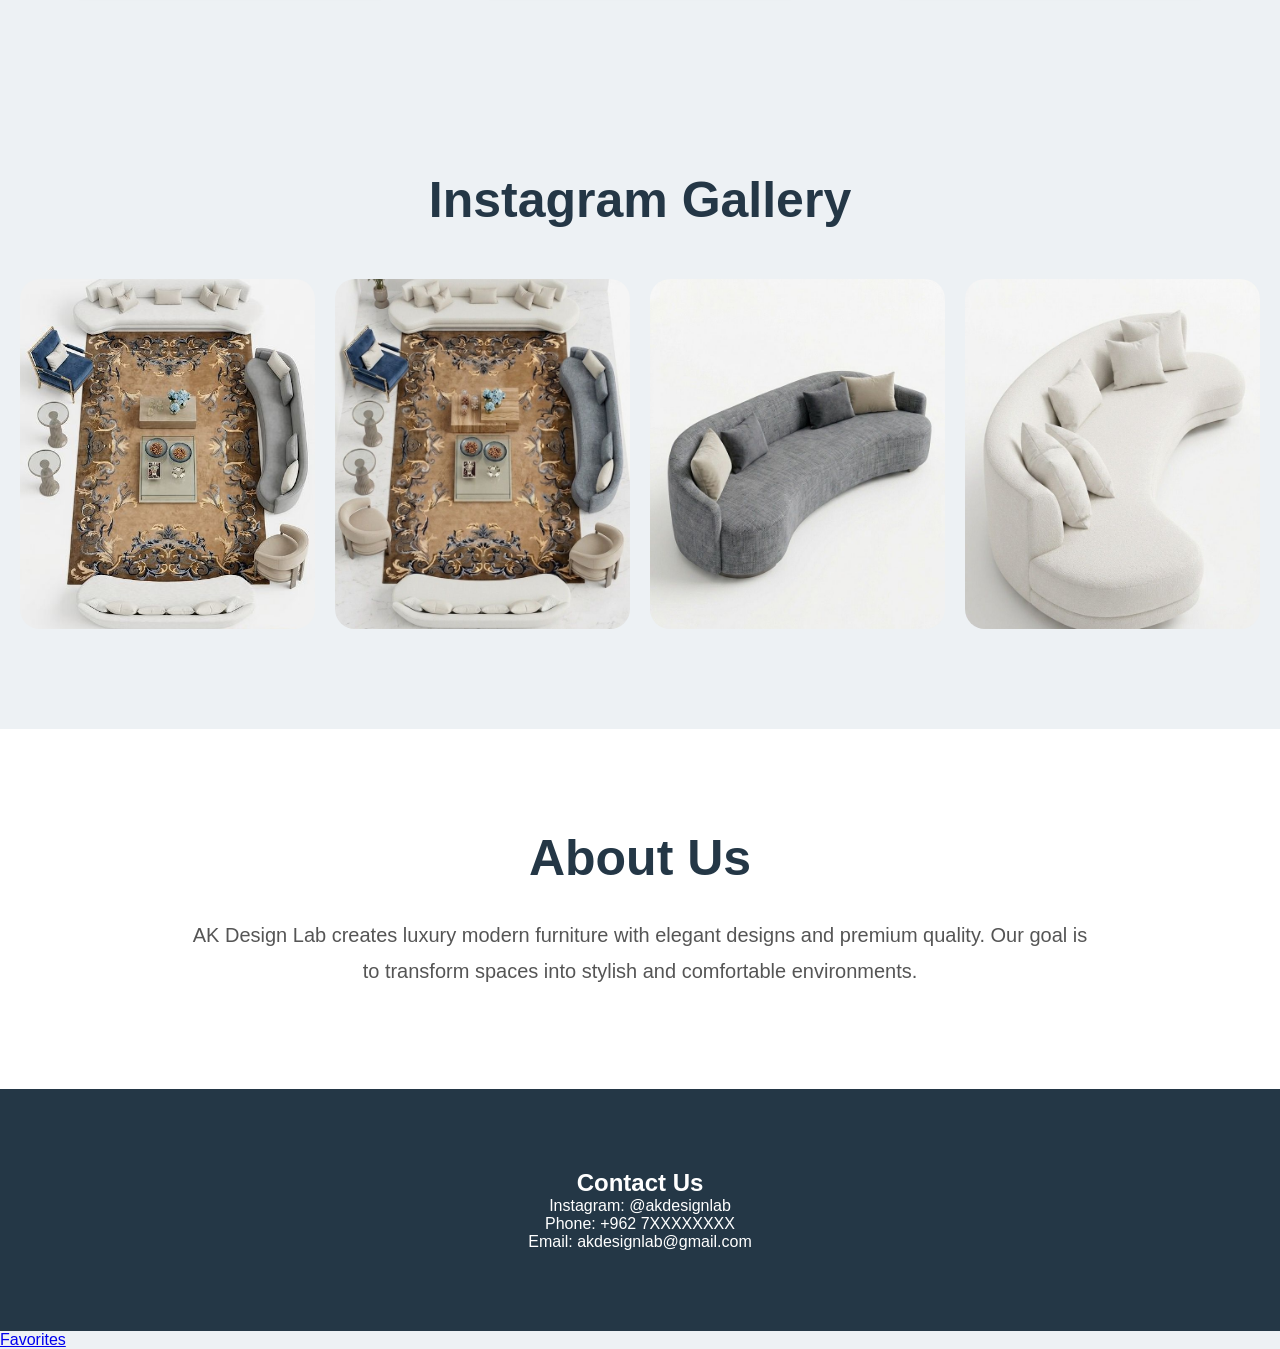
==== commit 7b2c1c78: "update" ====
--- a/index.html
+++ b/index.html
@@ -606,4 +606,7 @@
 
 </body>
 
-</html>+</html>
+<a href="favorites.html">
+  Favorites
+</a>
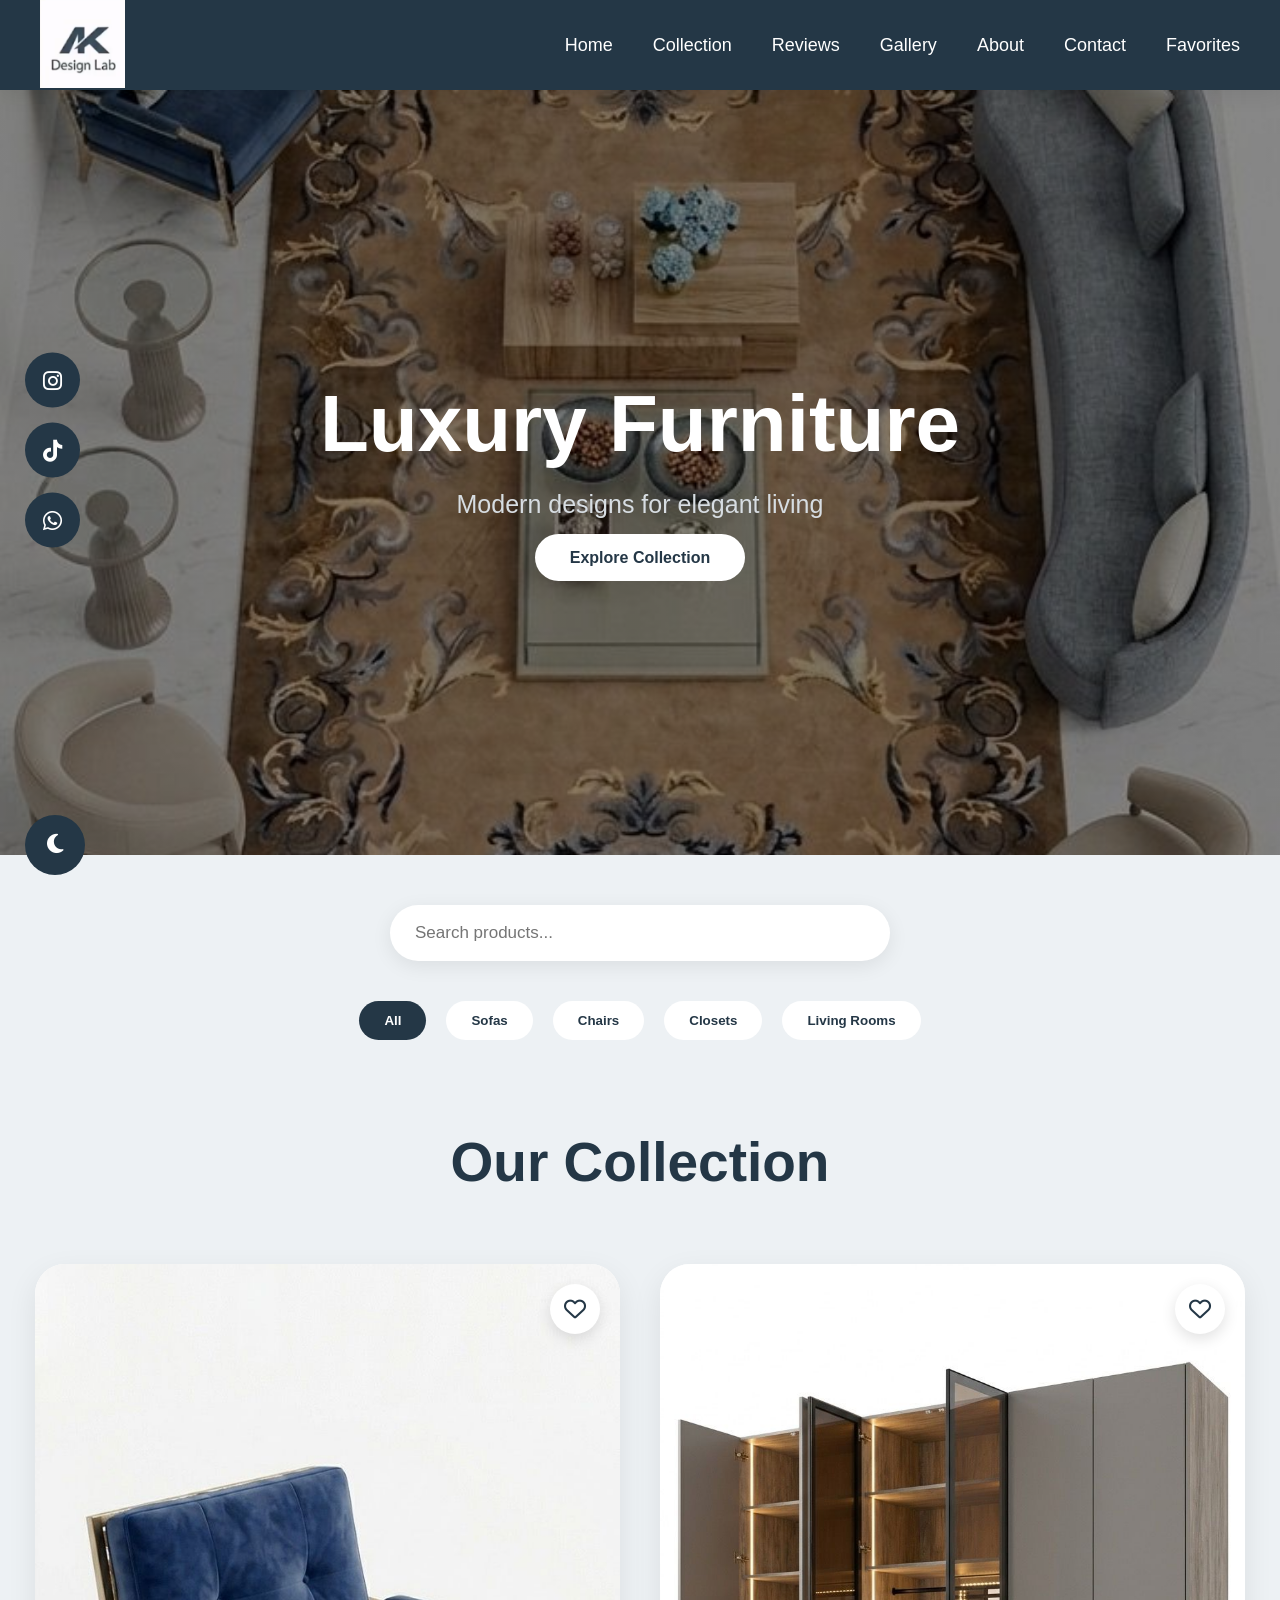
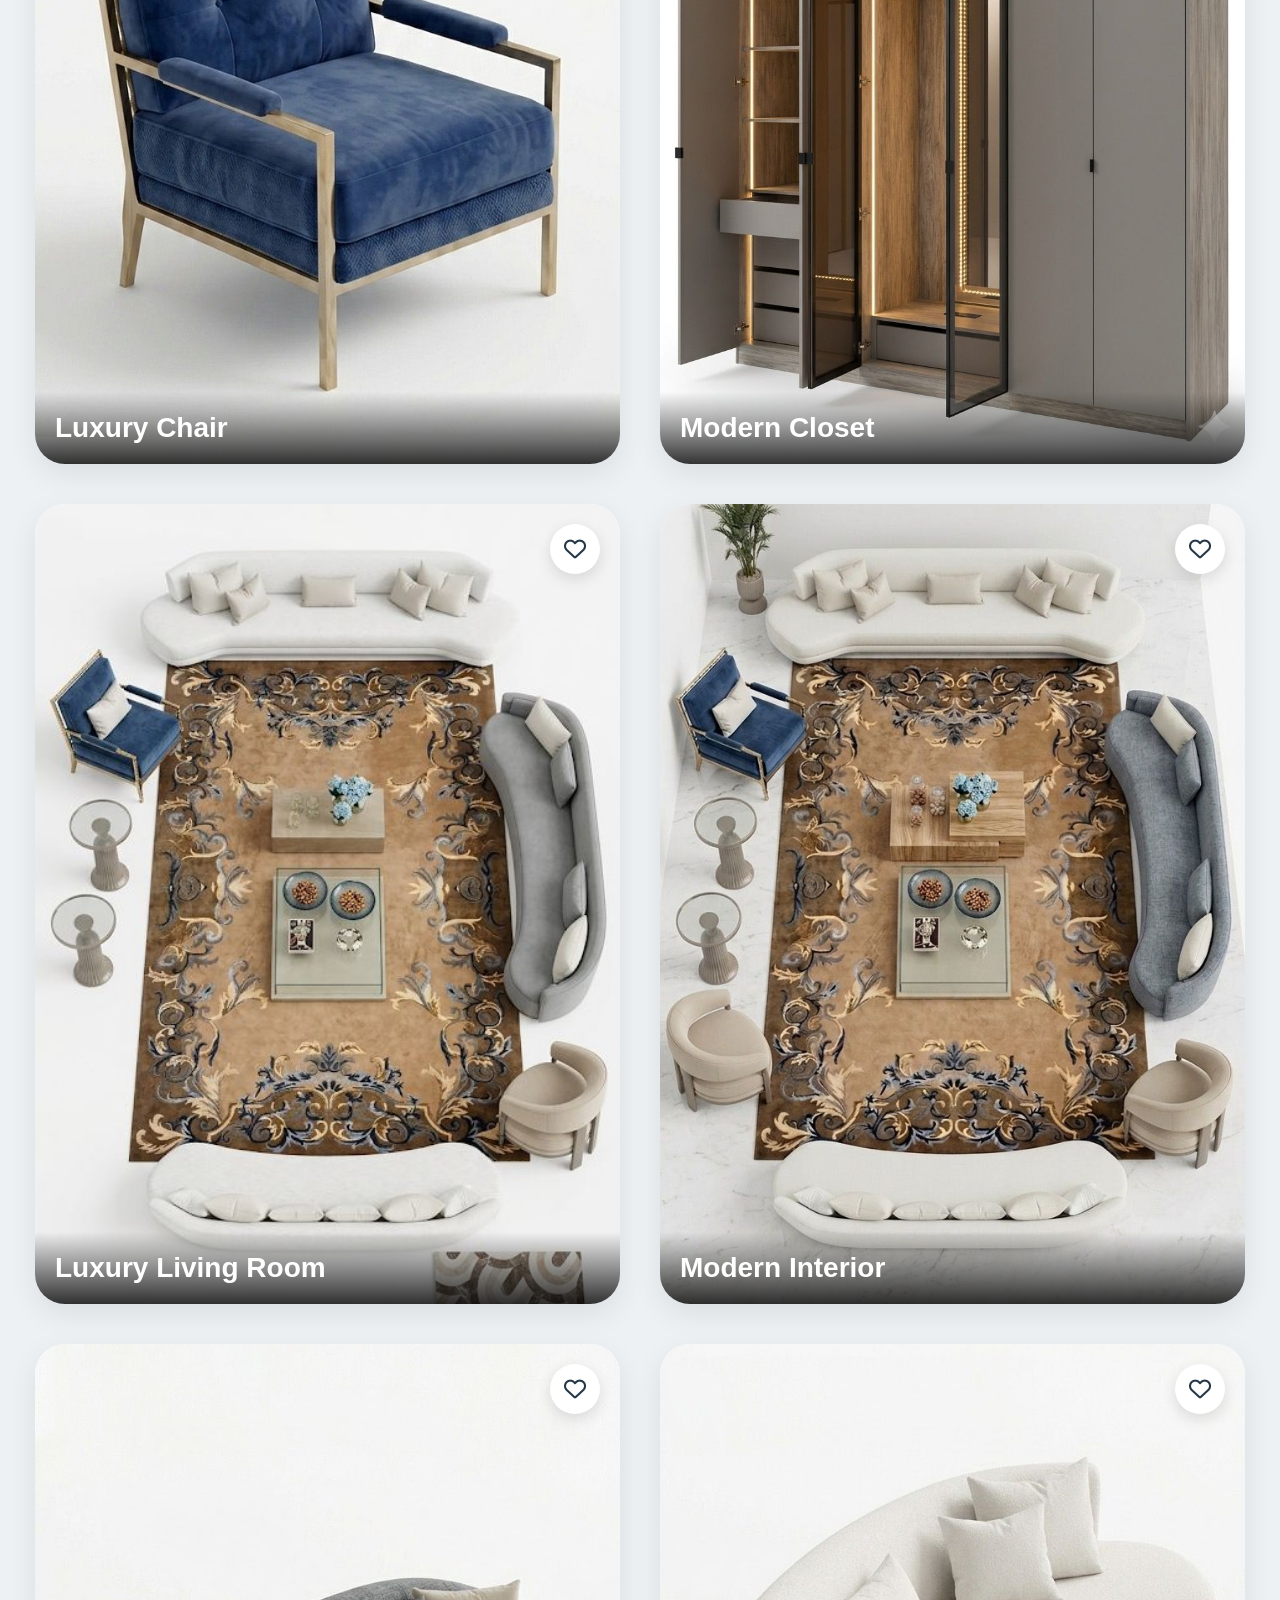
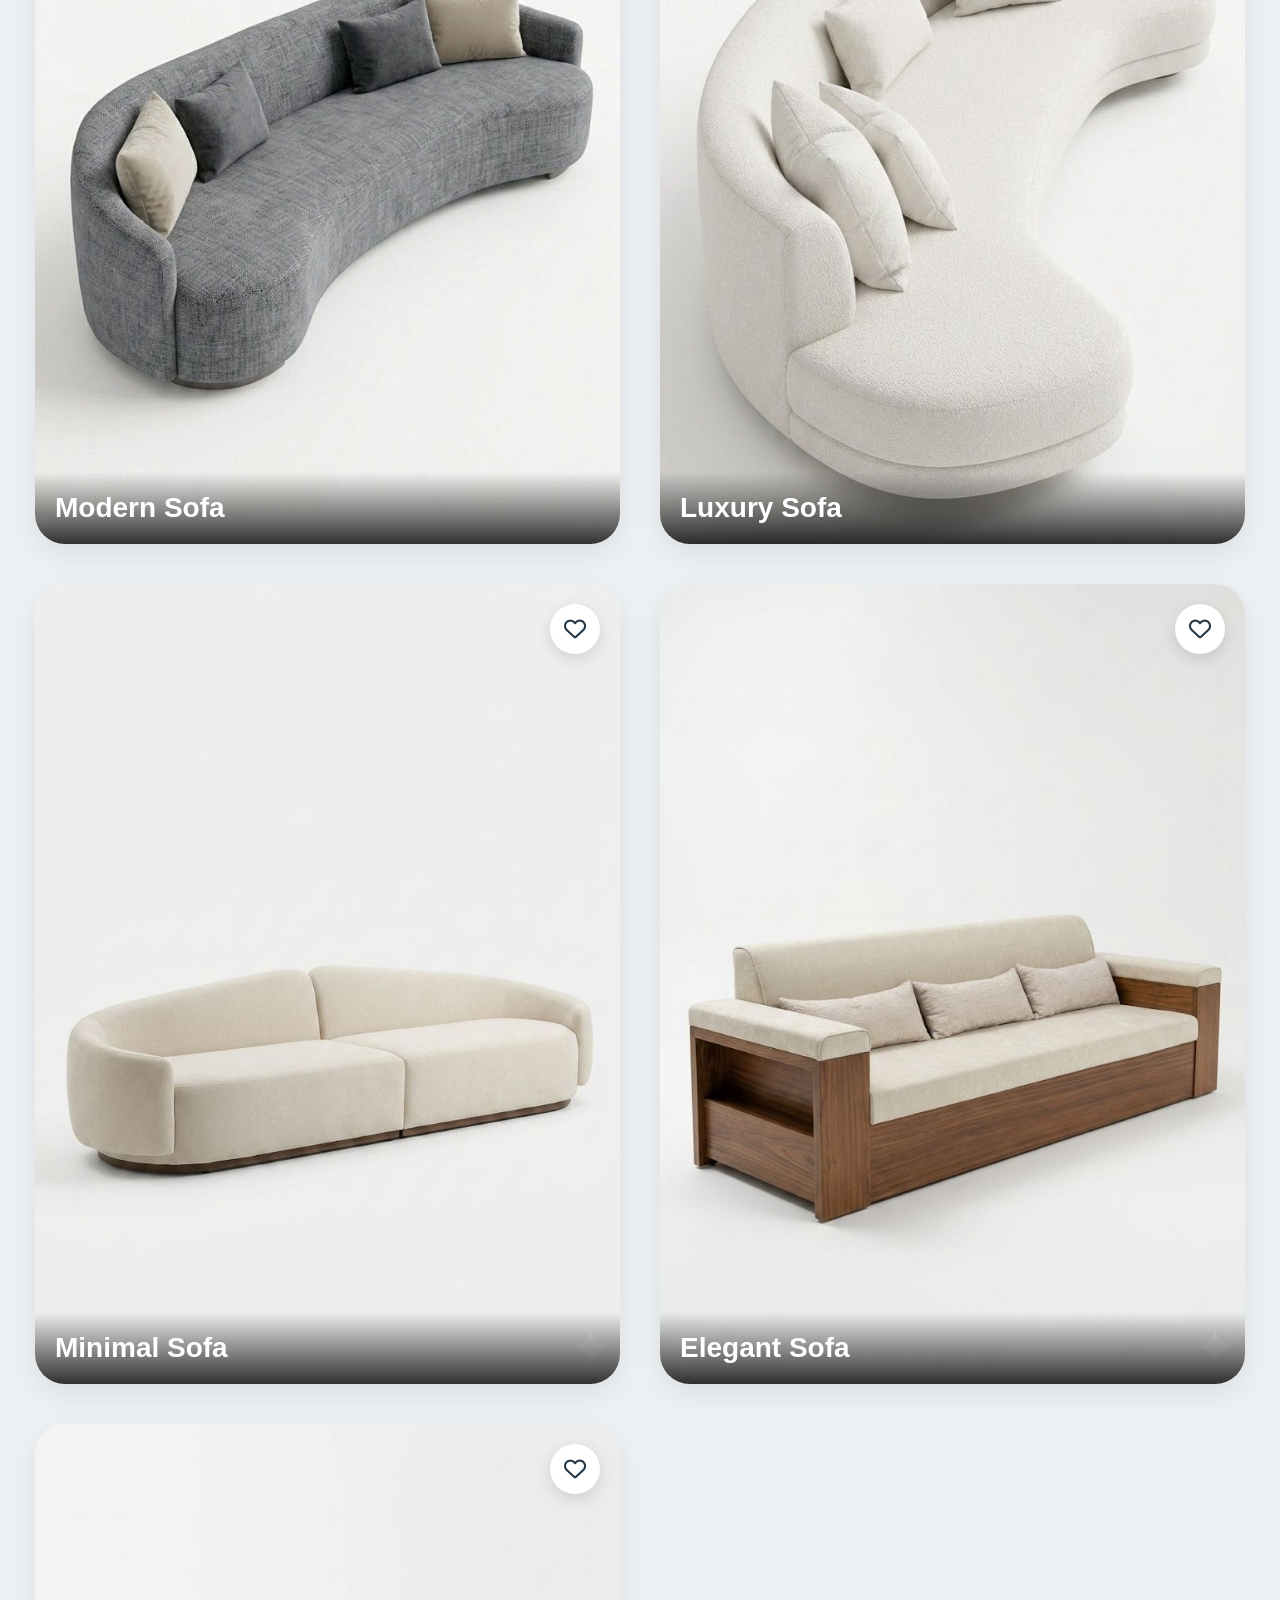
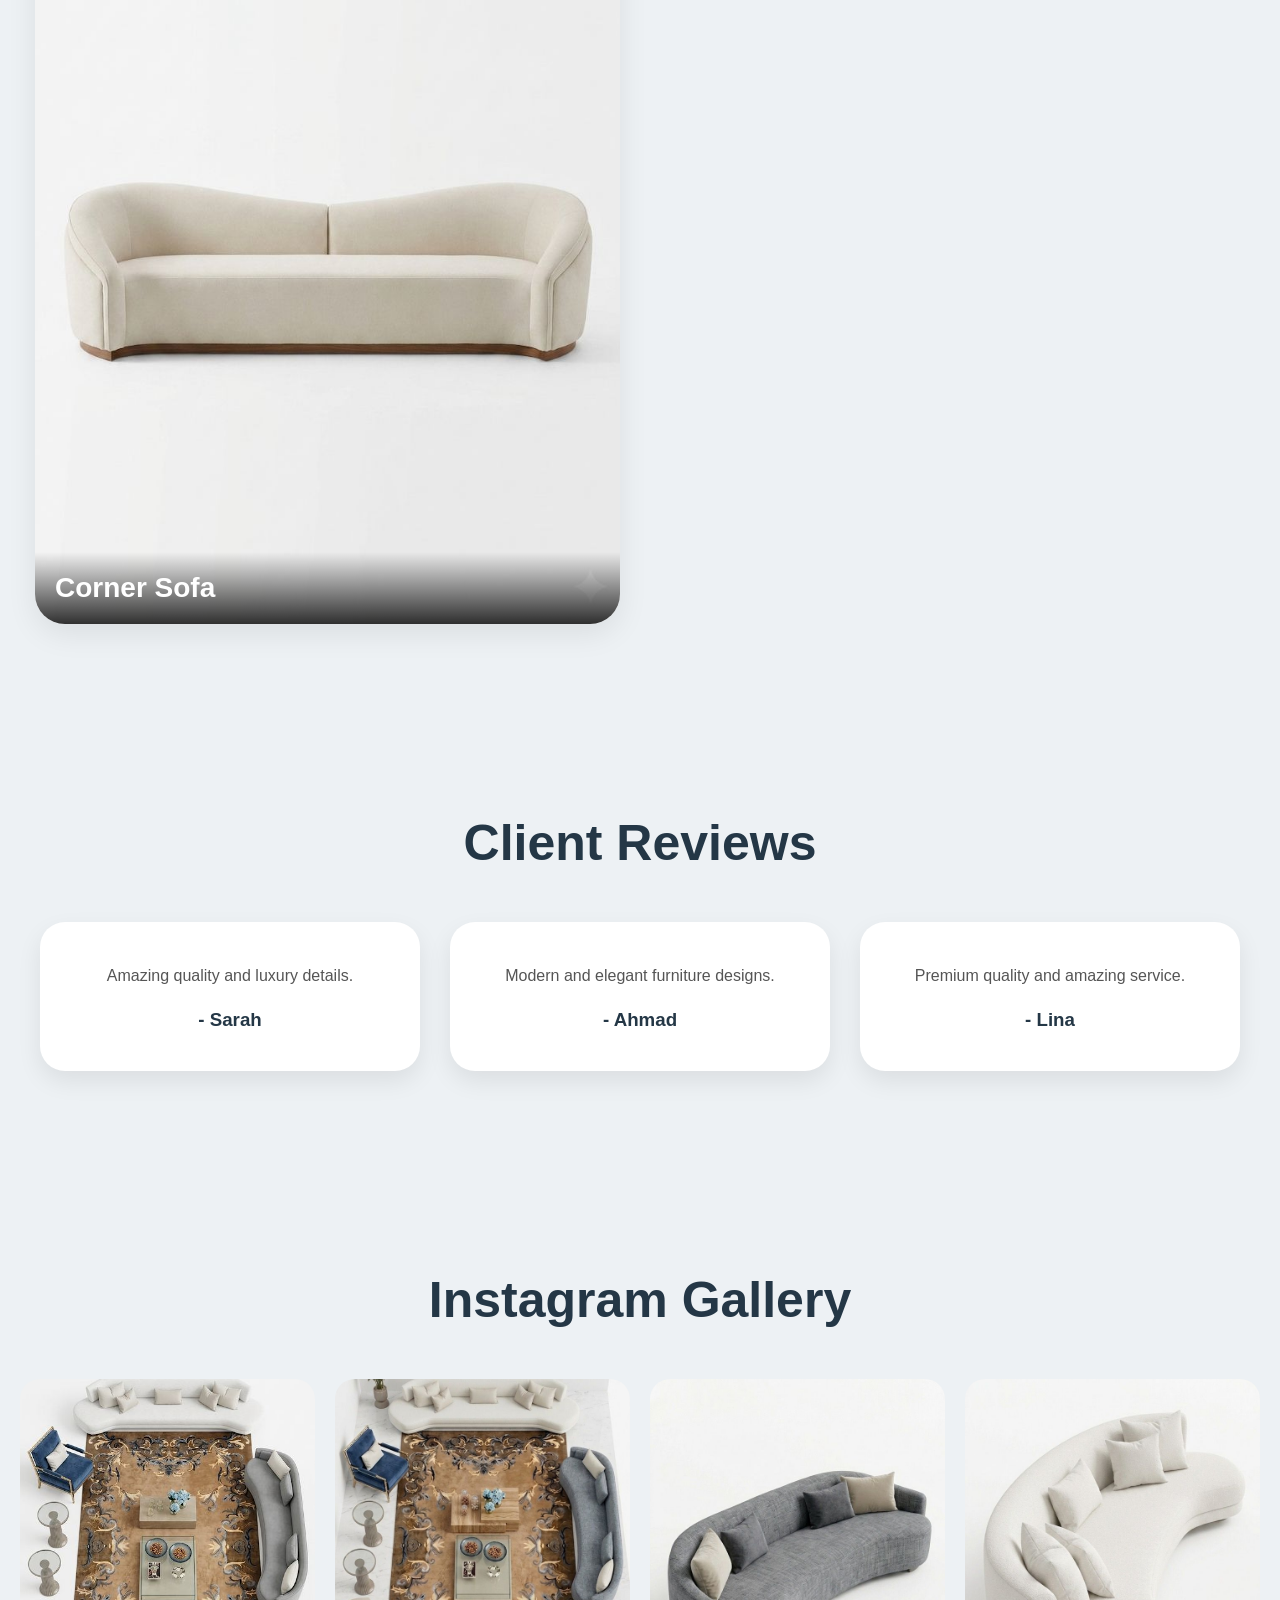
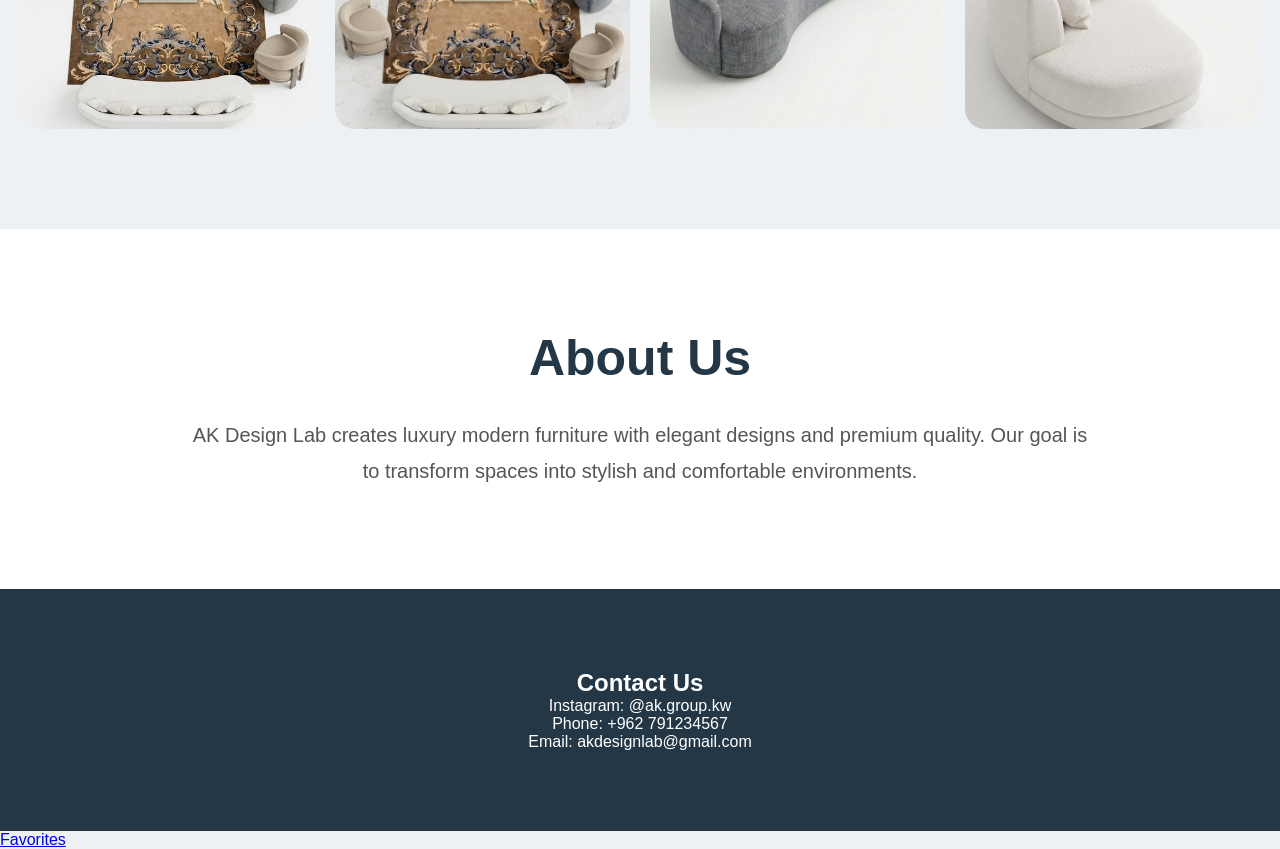
==== commit c92896a4: "," ====
--- a/index.html
+++ b/index.html
@@ -22,78 +22,63 @@
 
 
 
+  <!-- PAGE TRANSITION -->
+
+  <div class="page-transition"></div>
+
+
+
   
 
 
-
-  <!-- PAGE TRANSITION -->
-
-  <div class="page-transition"></div>
-
-
-
-  <!-- LOADER -->
-
-  <div class="loader" id="loader">
-
-    <img src="images/logo.png">
+  <!-- DARK MODE -->
+
+  <button id="darkModeBtn">
+
+    <i class="fa-solid fa-moon"></i>
+
+  </button>
+
+
+
+  <!-- SOCIAL MENU -->
+
+  <div class="social-menu">
+
+    <a href="https://www.instagram.com/ak.group.kw?utm_source=ig_web_button_share_sheet&igsh=ZDNlZDc0MzIxNw=="
+    target="_blank">
+
+      <i class="fa-brands fa-instagram"></i>
+
+    </a>
+
+
+
+    <a href="https://www.tiktok.com/@ak.group.kw?is_from_webapp=1&sender_device=pc"
+    target="_blank">
+
+      <i class="fa-brands fa-tiktok"></i>
+
+    </a>
+
+
+
+    <a href="https://wa.me/962791234567"
+    target="_blank">
+
+      <i class="fa-brands fa-whatsapp"></i>
+
+    </a>
 
   </div>
 
 
 
-  <!-- DARK MODE -->
-
-  <button id="darkModeBtn">
-
-    <i class="fa-solid fa-moon"></i>
-
-  </button>
-
-
-
-
-
-  <!-- SOCIAL MENU -->
-
-<div class="social-menu">
-
-  <a href="https://www.instagram.com/ak.group.kw?utm_source=ig_web_button_share_sheet&igsh=ZDNlZDc0MzIxNw=="
-  target="_blank">
-
-    <i class="fa-brands fa-instagram"></i>
-
-  </a>
-
-
-
-  <a href="https://www.tiktok.com/@ak.group.kw?is_from_webapp=1&sender_device=pc"
-  target="_blank">
-
-    <i class="fa-brands fa-tiktok"></i>
-
-  </a>
-
-
-
-  <a href="https://wa.me/962791234567"
-  target="_blank">
-
-    <i class="fa-brands fa-whatsapp"></i>
-
-  </a>
-
-</div>
-
-
-
-  
-
+  <!-- CHAT -->
 
   <div class="chat-box"
   id="chatBox">
 
-
     <h3>AI Assistant</h3>
 
 
@@ -132,9 +117,6 @@
 
 
 
-  
-
-
   <!-- HEADER -->
 
   <header>
@@ -165,8 +147,16 @@
         Gallery
       </a>
 
+      <a href="#about">
+        About
+      </a>
+
       <a href="#contact">
         Contact
+      </a>
+
+      <a href="favorites.html">
+        Favorites
       </a>
 
     </nav>
@@ -278,211 +268,212 @@
 
 
 
- <!-- PRODUCTS -->
-
-<div class="products">
-
-
-
-  <div class="card reveal"
-  data-name="chair"
-  data-category="chair">
-
-    <div class="favorite">
-
-      <i class="fa-regular fa-heart"></i>
-
-    </div>
-
-    <img src="images/chair.jpeg">
-
-    <div class="card-overlay">
-
-      <h2>Luxury Chair</h2>
-
-    </div>
+  <!-- PRODUCTS -->
+
+  <div class="products">
+
+
+
+    <div class="card reveal"
+    data-name="chair"
+    data-category="chair">
+
+      <div class="favorite">
+
+        <i class="fa-regular fa-heart"></i>
+
+      </div>
+
+      <img src="images/chair.jpeg">
+
+      <div class="card-overlay">
+
+        <h2>Luxury Chair</h2>
+
+      </div>
+
+    </div>
+
+
+
+    <div class="card reveal"
+    data-name="closet"
+    data-category="closet">
+
+      <div class="favorite">
+
+        <i class="fa-regular fa-heart"></i>
+
+      </div>
+
+      <img src="images/closet.jpeg">
+
+      <div class="card-overlay">
+
+        <h2>Modern Closet</h2>
+
+      </div>
+
+    </div>
+
+
+
+    <div class="card reveal"
+    data-name="living room"
+    data-category="living">
+
+      <div class="favorite">
+
+        <i class="fa-regular fa-heart"></i>
+
+      </div>
+
+      <img src="images/room.jpeg">
+
+      <div class="card-overlay">
+
+        <h2>Luxury Living Room</h2>
+
+      </div>
+
+    </div>
+
+
+
+    <div class="card reveal"
+    data-name="interior"
+    data-category="living">
+
+      <div class="favorite">
+
+        <i class="fa-regular fa-heart"></i>
+
+      </div>
+
+      <img src="images/room2.jpeg">
+
+      <div class="card-overlay">
+
+        <h2>Modern Interior</h2>
+
+      </div>
+
+    </div>
+
+
+
+    <div class="card reveal"
+    data-name="sofa"
+    data-category="sofa">
+
+      <div class="favorite">
+
+        <i class="fa-regular fa-heart"></i>
+
+      </div>
+
+      <img src="images/sofa1.jpeg">
+
+      <div class="card-overlay">
+
+        <h2>Modern Sofa</h2>
+
+      </div>
+
+    </div>
+
+
+
+    <div class="card reveal"
+    data-name="luxury sofa"
+    data-category="sofa">
+
+      <div class="favorite">
+
+        <i class="fa-regular fa-heart"></i>
+
+      </div>
+
+      <img src="images/sofa2.jpeg">
+
+      <div class="card-overlay">
+
+        <h2>Luxury Sofa</h2>
+
+      </div>
+
+    </div>
+
+
+
+    <div class="card reveal"
+    data-name="minimal sofa"
+    data-category="sofa">
+
+      <div class="favorite">
+
+        <i class="fa-regular fa-heart"></i>
+
+      </div>
+
+      <img src="images/sofa3.jpeg">
+
+      <div class="card-overlay">
+
+        <h2>Minimal Sofa</h2>
+
+      </div>
+
+    </div>
+
+
+
+    <div class="card reveal"
+    data-name="elegant sofa"
+    data-category="sofa">
+
+      <div class="favorite">
+
+        <i class="fa-regular fa-heart"></i>
+
+      </div>
+
+      <img src="images/sofa4.jpeg">
+
+      <div class="card-overlay">
+
+        <h2>Elegant Sofa</h2>
+
+      </div>
+
+    </div>
+
+
+
+    <div class="card reveal"
+    data-name="corner sofa"
+    data-category="sofa">
+
+      <div class="favorite">
+
+        <i class="fa-regular fa-heart"></i>
+
+      </div>
+
+      <img src="images/sofa5.jpeg">
+
+      <div class="card-overlay">
+
+        <h2>Corner Sofa</h2>
+
+      </div>
+
+    </div>
+
+
 
   </div>
 
-
-
-  <div class="card reveal"
-  data-name="closet"
-  data-category="closet">
-
-    <div class="favorite">
-
-      <i class="fa-regular fa-heart"></i>
-
-    </div>
-
-    <img src="images/closet.jpeg">
-
-    <div class="card-overlay">
-
-      <h2>Modern Closet</h2>
-
-    </div>
-
-  </div>
-
-
-
-  <div class="card reveal"
-  data-name="living room"
-  data-category="living">
-
-    <div class="favorite">
-
-      <i class="fa-regular fa-heart"></i>
-
-    </div>
-
-    <img src="images/room.jpeg">
-
-    <div class="card-overlay">
-
-      <h2>Luxury Living Room</h2>
-
-    </div>
-
-  </div>
-
-
-
-  <div class="card reveal"
-  data-name="interior"
-  data-category="living">
-
-    <div class="favorite">
-
-      <i class="fa-regular fa-heart"></i>
-
-    </div>
-
-    <img src="images/room2.jpeg">
-
-    <div class="card-overlay">
-
-      <h2>Modern Interior</h2>
-
-    </div>
-
-  </div>
-
-
-
-  <div class="card reveal"
-  data-name="sofa"
-  data-category="sofa">
-
-    <div class="favorite">
-
-      <i class="fa-regular fa-heart"></i>
-
-    </div>
-
-    <img src="images/sofa1.jpeg">
-
-    <div class="card-overlay">
-
-      <h2>Modern Sofa</h2>
-
-    </div>
-
-  </div>
-
-
-
-  <div class="card reveal"
-  data-name="luxury sofa"
-  data-category="sofa">
-
-    <div class="favorite">
-
-      <i class="fa-regular fa-heart"></i>
-
-    </div>
-
-    <img src="images/sofa2.jpeg">
-
-    <div class="card-overlay">
-
-      <h2>Luxury Sofa</h2>
-
-    </div>
-
-  </div>
-
-
-
-  <div class="card reveal"
-  data-name="minimal sofa"
-  data-category="sofa">
-
-    <div class="favorite">
-
-      <i class="fa-regular fa-heart"></i>
-
-    </div>
-
-    <img src="images/sofa3.jpeg">
-
-    <div class="card-overlay">
-
-      <h2>Minimal Sofa</h2>
-
-    </div>
-
-  </div>
-
-
-
-  <div class="card reveal"
-  data-name="elegant sofa"
-  data-category="sofa">
-
-    <div class="favorite">
-
-      <i class="fa-regular fa-heart"></i>
-
-    </div>
-
-    <img src="images/sofa4.jpeg">
-
-    <div class="card-overlay">
-
-      <h2>Elegant Sofa</h2>
-
-    </div>
-
-  </div>
-
-
-
-  <div class="card reveal"
-  data-name="corner sofa"
-  data-category="sofa">
-
-    <div class="favorite">
-
-      <i class="fa-regular fa-heart"></i>
-
-    </div>
-
-    <img src="images/sofa5.jpeg">
-
-    <div class="card-overlay">
-
-      <h2>Corner Sofa</h2>
-
-    </div>
-
-  </div>
-
-
-
-</div>
 
 
   <!-- TESTIMONIALS -->
@@ -495,8 +486,6 @@
 
 
     <div class="review-container">
-
-
 
       <div class="review">
 
@@ -532,8 +521,6 @@
 
       </div>
 
-
-
     </div>
 
   </section>
@@ -564,27 +551,31 @@
   </section>
 
 
-<!-- ABOUT -->
-
-<section class="about"
-id="about">
-
-  <div class="about-text">
-
-    <h1>About Us</h1>
-
-    <p>
-
-      AK Design Lab creates luxury modern furniture
-      with elegant designs and premium quality.
-      Our goal is to transform spaces into stylish
-      and comfortable environments.
-
-    </p>
-
-  </div>
-
-</section>
+
+  <!-- ABOUT -->
+
+  <section class="about"
+  id="about">
+
+    <div class="about-text">
+
+      <h1>About Us</h1>
+
+      <p>
+
+        AK Design Lab creates luxury modern furniture
+        with elegant designs and premium quality.
+        Our goal is to transform spaces into stylish
+        and comfortable environments.
+
+      </p>
+
+    </div>
+
+  </section>
+
+
+
   <!-- CONTACT -->
 
   <section class="contact"
@@ -592,9 +583,9 @@
 
     <h1>Contact Us</h1>
 
-    <p>Instagram: @akdesignlab</p>
-
-    <p>Phone: +962 7XXXXXXXX</p>
+    <p>Instagram: @ak.group.kw</p>
+
+    <p>Phone: +962 791234567</p>
 
     <p>Email: akdesignlab@gmail.com</p>
 
@@ -602,7 +593,7 @@
 
 
 
-  <script src="script.js"></script>
+  <script src="script-app.js"></script>
 
 </body>
 
--- a/style.css
+++ b/style.css
@@ -68,31 +68,6 @@
     visibility: hidden;
   }
 
-}
-
-
-
-/* LOADER */
-
-.loader{
-  position: fixed;
-  width: 100%;
-  height: 100vh;
-  background: #243746;
-  display: flex;
-  justify-content: center;
-  align-items: center;
-  z-index: 99999;
-  transition: 0.7s;
-}
-
-.loader img{
-  width: 170px;
-}
-
-.loader.hide{
-  opacity: 0;
-  visibility: hidden;
 }
 
 
@@ -291,16 +266,12 @@
 
 .card img{
   width: 100%;
-  height: 900px;
-  object-fit:cover ;
-  background: white;
+  height: 800px;
+  object-fit: cover;
   display: block;
-  mix-blend-mode: multiply;
-}
-.card:hover img{
-  transform: scale(1.03);
-}
-
+  border-radius: 0;
+  background: white;
+}
 
 /* CARD OVERLAY */
 
@@ -323,19 +294,11 @@
 
 
 /* REVEAL */
-
 .reveal{
-  opacity: 0;
-  transform: translateY(60px);
-  transition: 1s;
-}
-
-.reveal.active{
   opacity: 1;
   transform: translateY(0);
-}
-
-
+  transition: 1s;
+}
 
 /* TESTIMONIALS */
 
@@ -837,23 +800,74 @@
 
 /* FAVORITE */
 
+/* FAVORITE */
+
 .favorite{
   position: absolute;
   top: 20px;
   right: 20px;
-  width: 45px;
-  height: 45px;
+  width: 50px;
+  height: 50px;
   background: white;
   border-radius: 50%;
   display: flex;
   justify-content: center;
   align-items: center;
   cursor: pointer;
-  z-index: 10;
-  box-shadow: 0 5px 15px rgba(0,0,0,0.1);
+  z-index: 999;
+  transition: 0.3s;
+  box-shadow: 0 5px 15px rgba(0,0,0,0.12);
+}
+
+.favorite:hover{
+  transform: scale(1.1);
 }
 
 .favorite i{
-  font-size: 20px;
-  color: #243746;
-}+  font-size: 22px;
+  color: #243746;
+  transition: 0.3s;
+}
+
+
+
+/* FAVORITES PAGE */
+
+.favorites-title{
+  text-align: center;
+  font-size: 55px;
+  color: #243746;
+  margin: 70px 0;
+}
+
+
+
+/* DARK MODE */
+
+.dark .favorite{
+  background: white;
+}
+
+.dark .favorite i{
+  color: #243746;
+}
+
+
+
+/* MOBILE */
+
+@media(max-width:768px){
+
+  .favorite{
+    width: 42px;
+    height: 42px;
+    top: 15px;
+    right: 15px;
+  }
+
+  .favorite i{
+    font-size: 18px;
+  }
+
+
+}
